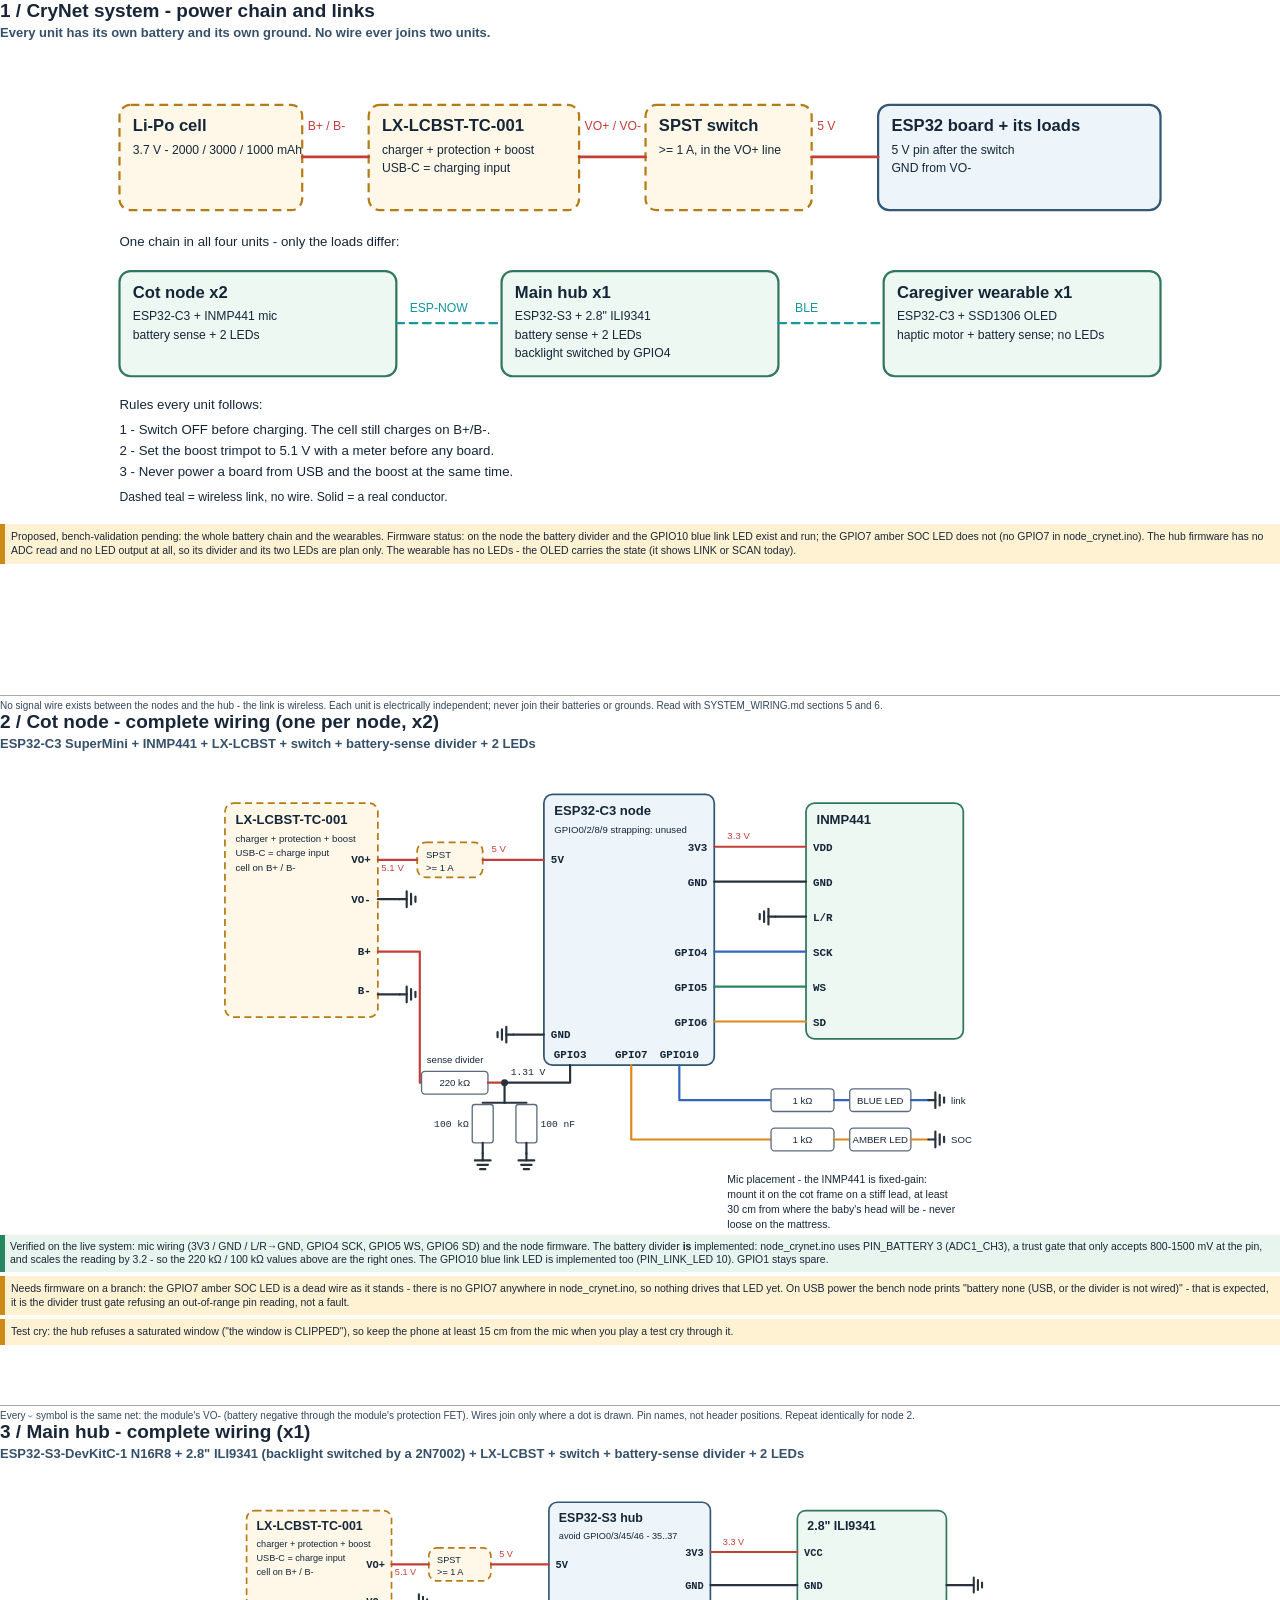
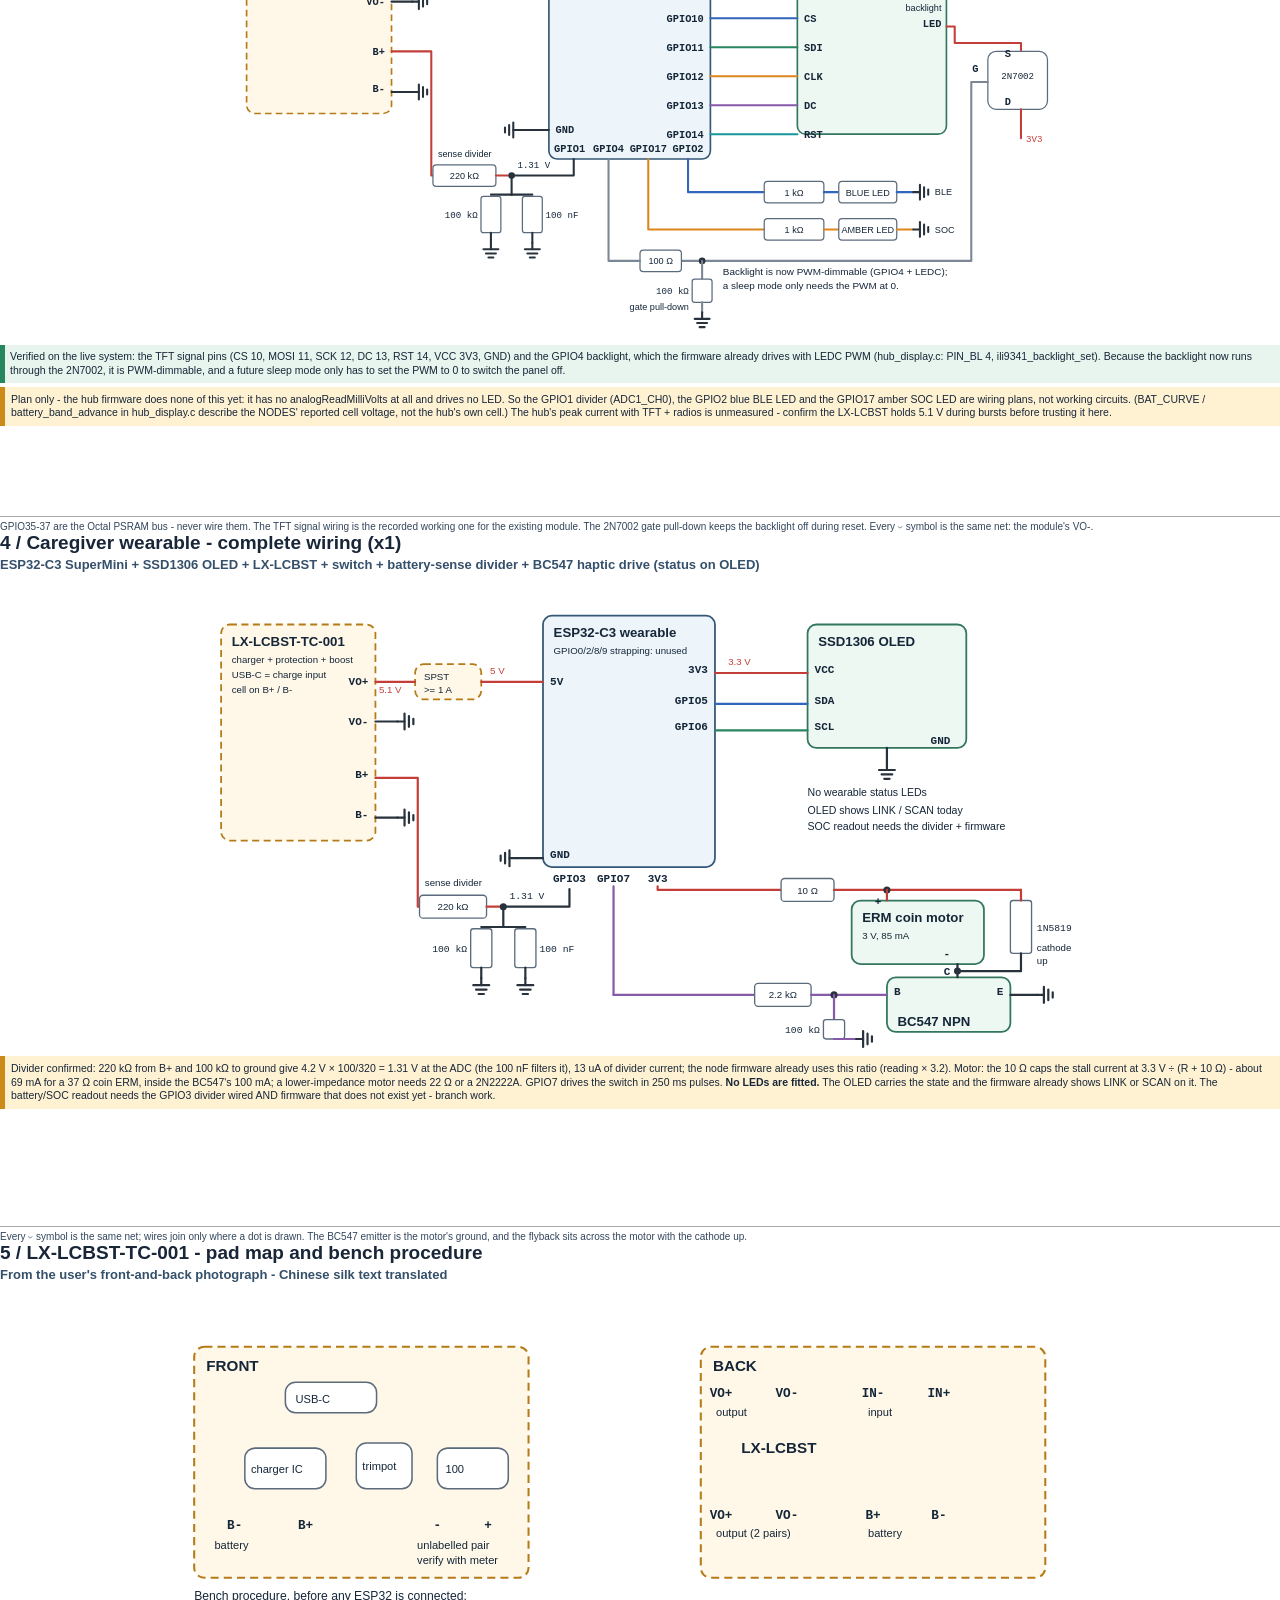
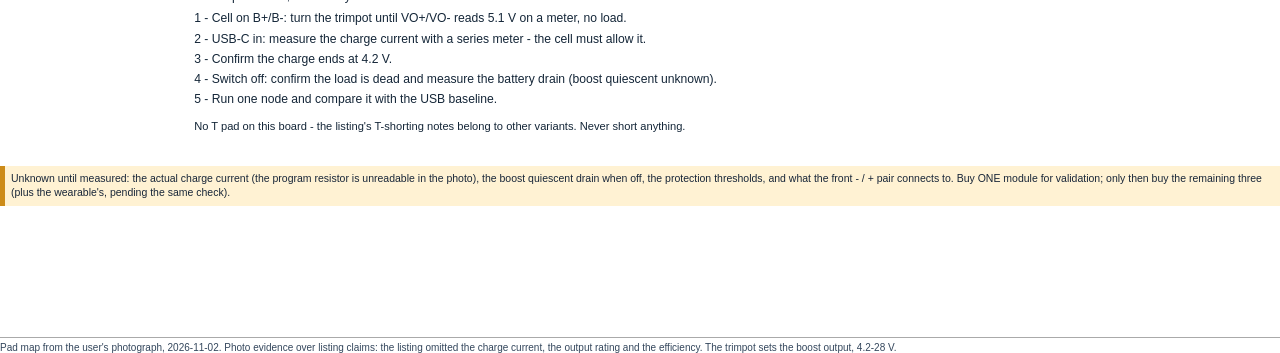
==== SYSTEM_WIRING_DIAGRAMS.html @ a915733a "docs(wiring): the corrected two-node diagrams, with the hub backlight on GPIO4 The wiring diagrams n" ====
<!doctype html><html><head><meta charset="utf-8"><title>CryNet battery wiring diagrams</title><style>
@page{size:A4 landscape;margin:10mm}
*{box-sizing:border-box}
body{margin:0;font-family:Arial,Helvetica,sans-serif;color:#182638}
.page{min-height:188mm;break-after:page;page-break-after:always;position:relative}
.page:last-child{break-after:auto;page-break-after:auto}
h1{font-size:19px;margin:0 0 3px}
h2{font-size:13px;margin:0 0 4px;color:#35506a}
.sub{font-size:11px;margin:0 0 4px;color:#5b6b7c}
.foot{position:absolute;bottom:0;font-size:10px;border-top:1px solid #aaa;
      padding-top:4px;width:100%;color:#33465c}
.warning{background:#fff2d3;border-left:5px solid #cc8b18;padding:6px;
         font-size:10.5px;line-height:1.3;margin-top:4px}
.ok{background:#e7f5ee;border-left:5px solid #25865f;padding:5px;
    font-size:10.5px;line-height:1.3;margin-top:4px}
.legend{font-size:10px;color:#33465c;margin-top:3px}
svg.diagram{width:100%;height:auto;max-height:126mm;display:block}
svg text{font-family:Arial,Helvetica,sans-serif;font-size:13px;fill:#142638}
svg text.title{font-size:15px;font-weight:bold}
svg text.pin{font-family:Consolas,'Courier New',monospace;font-size:12.5px;
             font-weight:bold}
svg text.mono{font-family:Consolas,'Courier New',monospace}
svg text.small{font-size:11px}
svg text.note{font-size:12px}
.board{fill:#edf5fb;stroke:#345775;stroke-width:2}
.mod{fill:#eef8f2;stroke:#31765d;stroke-width:2}
.proposed{fill:#fff8e8;stroke:#b47b17;stroke-width:2;stroke-dasharray:8 5}
.part{fill:#ffffff;stroke:#5b6b7c;stroke-width:1.5}
.panel{fill:#f6f8fa;stroke:#8fa3b5;stroke-width:1.5;stroke-dasharray:5 4}
.wire{fill:none;stroke-linecap:round;stroke-linejoin:round}
.red{stroke:#c43e39}.black{stroke:#28323d}.blue{stroke:#3166bb}
.green{stroke:#298560}.orange{stroke:#dd861d}.purple{stroke:#8759a9}
.teal{stroke:#15979c}.brown{stroke:#8a6348}.grey{stroke:#7b8794}
.dot{fill:#28323d}
</style></head><body>
<section class="page"><h1>1 / CryNet system - power chain and links</h1><h2>Every unit has its own battery and its own ground. No wire ever joins two units.</h2><svg viewBox="0 0 1000 430" class="diagram">
<rect x="30.0" y="55.0" width="165.0" height="95.0" rx="10" class="proposed"/>
<text x="42.0" y="79.0" class="title" text-anchor="start">Li-Po cell</text>
<text x="42.0" y="99.0" class="small" text-anchor="start">3.7 V - 2000 / 3000 / 1000 mAh</text>
<rect x="255.0" y="55.0" width="190.0" height="95.0" rx="10" class="proposed"/>
<text x="267.0" y="79.0" class="title" text-anchor="start">LX-LCBST-TC-001</text>
<text x="267.0" y="99.0" class="small" text-anchor="start">charger + protection + boost</text>
<text x="267.0" y="116.0" class="small" text-anchor="start">USB-C = charging input</text>
<rect x="505.0" y="55.0" width="150.0" height="95.0" rx="10" class="proposed"/>
<text x="517.0" y="79.0" class="title" text-anchor="start">SPST switch</text>
<text x="517.0" y="99.0" class="small" text-anchor="start">&gt;= 1 A, in the VO+ line</text>
<rect x="715.0" y="55.0" width="255.0" height="95.0" rx="10" class="board"/>
<text x="727.0" y="79.0" class="title" text-anchor="start">ESP32 board + its loads</text>
<text x="727.0" y="99.0" class="small" text-anchor="start">5 V pin after the switch</text>
<text x="727.0" y="116.0" class="small" text-anchor="start">GND from VO-</text>
<polyline points="195.0,102.0 255.0,102.0" class="wire red" stroke-width="2.5"/>
<text x="200.0" y="78.0" class="small" text-anchor="start" style="fill:#c43e39">B+ / B-</text>
<polyline points="445.0,102.0 505.0,102.0" class="wire red" stroke-width="2.5"/>
<text x="450.0" y="78.0" class="small" text-anchor="start" style="fill:#c43e39">VO+ / VO-</text>
<polyline points="655.0,102.0 715.0,102.0" class="wire red" stroke-width="2.5"/>
<text x="660.0" y="78.0" class="small" text-anchor="start" style="fill:#c43e39">5 V</text>
<text x="30.0" y="182.0" class="note" text-anchor="start">One chain in all four units - only the loads differ:</text>
<rect x="30.0" y="205.0" width="250.0" height="95.0" rx="10" class="mod"/>
<text x="42.0" y="229.0" class="title" text-anchor="start">Cot node  x2</text>
<text x="42.0" y="249.0" class="small" text-anchor="start">ESP32-C3 + INMP441 mic</text>
<text x="42.0" y="266.0" class="small" text-anchor="start">battery sense + 2 LEDs</text>
<rect x="375.0" y="205.0" width="250.0" height="95.0" rx="10" class="mod"/>
<text x="387.0" y="229.0" class="title" text-anchor="start">Main hub  x1</text>
<text x="387.0" y="249.0" class="small" text-anchor="start">ESP32-S3 + 2.8&quot; ILI9341</text>
<text x="387.0" y="266.0" class="small" text-anchor="start">battery sense + 2 LEDs</text>
<text x="387.0" y="283.0" class="small" text-anchor="start">backlight switched by GPIO4</text>
<rect x="720.0" y="205.0" width="250.0" height="95.0" rx="10" class="mod"/>
<text x="732.0" y="229.0" class="title" text-anchor="start">Caregiver wearable  x1</text>
<text x="732.0" y="249.0" class="small" text-anchor="start">ESP32-C3 + SSD1306 OLED</text>
<text x="732.0" y="266.0" class="small" text-anchor="start">haptic motor + battery sense; no LEDs</text>
<polyline points="280.0,252.0 375.0,252.0" class="wire teal" stroke-width="2.0" stroke-dasharray="7 5"/>
<text x="292.0" y="242.0" class="small" text-anchor="start" style="fill:#15979c">ESP-NOW</text>
<polyline points="625.0,252.0 720.0,252.0" class="wire teal" stroke-width="2.0" stroke-dasharray="7 5"/>
<text x="640.0" y="242.0" class="small" text-anchor="start" style="fill:#15979c">BLE</text>
<text x="30.0" y="330.0" class="note" text-anchor="start">Rules every unit follows:</text>
<text x="30.0" y="352.0" class="note" text-anchor="start">1 - Switch OFF before charging. The cell still charges on B+/B-.</text>
<text x="30.0" y="371.0" class="note" text-anchor="start">2 - Set the boost trimpot to 5.1 V with a meter before any board.</text>
<text x="30.0" y="390.0" class="note" text-anchor="start">3 - Never power a board from USB and the boost at the same time.</text>
<text x="30.0" y="413.0" class="small" text-anchor="start">Dashed teal = wireless link, no wire.  Solid = a real conductor.</text>
</svg><div class="warning">Proposed, bench-validation pending: the whole battery chain and the wearables. Firmware status: on the node the battery divider and the GPIO10 blue link LED exist and run; the GPIO7 amber SOC LED does not (no GPIO7 in node_crynet.ino). The hub firmware has no ADC read and no LED output at all, so its divider and its two LEDs are plan only. The wearable has no LEDs - the OLED carries the state (it shows LINK or SCAN today).</div><div class="foot">No signal wire exists between the nodes and the hub - the link is wireless. Each unit is electrically independent; never join their batteries or grounds. Read with SYSTEM_WIRING.md sections 5 and 6.</div></section>
<section class="page"><h1>2 / Cot node - complete wiring (one per node, x2)</h1><h2>ESP32-C3 SuperMini + INMP441 + LX-LCBST + switch + battery-sense divider + 2 LEDs</h2><svg viewBox="0 0 1000 545" class="diagram">
<rect x="25.0" y="55.0" width="175.0" height="245.0" rx="10" class="proposed"/>
<text x="37.0" y="79.0" class="title" text-anchor="start">LX-LCBST-TC-001</text>
<text x="37.0" y="99.0" class="small" text-anchor="start">charger + protection + boost</text>
<text x="37.0" y="116.0" class="small" text-anchor="start">USB-C = charge input</text>
<text x="37.0" y="133.0" class="small" text-anchor="start">cell on B+ / B-</text>
<text x="192.0" y="124.0" class="pin mono" text-anchor="end">VO+</text>
<text x="192.0" y="169.0" class="pin mono" text-anchor="end">VO-</text>
<text x="192.0" y="229.0" class="pin mono" text-anchor="end">B+</text>
<text x="192.0" y="274.0" class="pin mono" text-anchor="end">B-</text>
<rect x="245.0" y="100.0" width="75.0" height="40.0" rx="10" class="proposed"/>
<text x="255.0" y="118.0" class="small" text-anchor="start">SPST</text>
<text x="255.0" y="133.0" class="small" text-anchor="start">&gt;= 1 A</text>
<rect x="390.0" y="45.0" width="195.0" height="310.0" rx="10" class="board"/>
<text x="402.0" y="69.0" class="title" text-anchor="start">ESP32-C3 node</text>
<text x="402.0" y="89.0" class="small" text-anchor="start">GPIO0/2/8/9 strapping: unused</text>
<text x="398.0" y="124.0" class="pin mono" text-anchor="start">5V</text>
<text x="398.0" y="324.0" class="pin mono" text-anchor="start">GND</text>
<text x="577.0" y="110.0" class="pin mono" text-anchor="end">3V3</text>
<text x="577.0" y="150.0" class="pin mono" text-anchor="end">GND</text>
<text x="577.0" y="230.0" class="pin mono" text-anchor="end">GPIO4</text>
<text x="577.0" y="270.0" class="pin mono" text-anchor="end">GPIO5</text>
<text x="577.0" y="310.0" class="pin mono" text-anchor="end">GPIO6</text>
<text x="420.0" y="347.0" class="pin mono" text-anchor="middle">GPIO3</text>
<text x="490.0" y="347.0" class="pin mono" text-anchor="middle">GPIO7</text>
<text x="545.0" y="347.0" class="pin mono" text-anchor="middle">GPIO10</text>
<rect x="690.0" y="55.0" width="180.0" height="270.0" rx="10" class="mod"/>
<text x="702.0" y="79.0" class="title" text-anchor="start">INMP441</text>
<text x="698.0" y="110.0" class="pin mono" text-anchor="start">VDD</text>
<text x="698.0" y="150.0" class="pin mono" text-anchor="start">GND</text>
<text x="698.0" y="190.0" class="pin mono" text-anchor="start">L/R</text>
<text x="698.0" y="230.0" class="pin mono" text-anchor="start">SCK</text>
<text x="698.0" y="270.0" class="pin mono" text-anchor="start">WS</text>
<text x="698.0" y="310.0" class="pin mono" text-anchor="start">SD</text>
<polyline points="200.0,120.0 245.0,120.0" class="wire red" stroke-width="2.5"/>
<text x="204.0" y="133.0" class="small" text-anchor="start" style="fill:#c43e39">5.1 V</text>
<polyline points="320.0,120.0 390.0,120.0" class="wire red" stroke-width="2.5"/>
<text x="330.0" y="111.0" class="small" text-anchor="start" style="fill:#c43e39">5 V</text>
<polyline points="200.0,165.0 225.0,165.0" class="wire black" stroke-width="2.5"/>
<path d="M225.0 165.0 h8" class="wire black" stroke-width="2.5"/>
<path d="M233.0 156.0 v18 M238.0 159.0 v12 M243.0 162.0 v6" class="wire black" stroke-width="2.5"/>
<polyline points="200.0,274.0 225.0,274.0" class="wire black" stroke-width="2.5"/>
<path d="M225.0 274.0 h8" class="wire black" stroke-width="2.5"/>
<path d="M233.0 265.0 v18 M238.0 268.0 v12 M243.0 271.0 v6" class="wire black" stroke-width="2.5"/>
<polyline points="390.0,320.0 355.0,320.0" class="wire black" stroke-width="2.5"/>
<path d="M355.0 320.0 h-8" class="wire black" stroke-width="2.5"/>
<path d="M347.0 311.0 v18 M342.0 314.0 v12 M337.0 317.0 v6" class="wire black" stroke-width="2.5"/>
<polyline points="200.0,225.0 248.0,225.0 248.0,375.0 250.0,375.0" class="wire red" stroke-width="2.5"/>
<rect x="250.0" y="362.0" width="76.0" height="26.0" rx="4" class="part"/>
<text x="288.0" y="379.1" class="small" text-anchor="middle">220 kΩ</text>
<polyline points="326.0,375.0 345.0,375.0" class="wire red" stroke-width="2.5"/>
<circle cx="345.0" cy="375.0" r="4" class="dot"/>
<text x="352.0" y="366.0" class="small mono" text-anchor="start">1.31 V</text>
<text x="256.0" y="352.0" class="small" text-anchor="start">sense divider</text>
<polyline points="345.0,375.0 345.0,398.0" class="wire black" stroke-width="2.5"/>
<polyline points="345.0,398.0 320.0,398.0" class="wire black" stroke-width="2.5"/>
<polyline points="345.0,398.0 370.0,398.0" class="wire black" stroke-width="2.5"/>
<rect x="308.0" y="400.0" width="24.0" height="44.0" rx="3" class="part"/>
<text x="304.0" y="426.1" class="small mono" text-anchor="end">100 kΩ</text>
<rect x="358.0" y="400.0" width="24.0" height="44.0" rx="3" class="part"/>
<text x="386.0" y="426.1" class="small mono" text-anchor="start">100 nF</text>
<polyline points="320.0,444.0 320.0,456.0" class="wire black" stroke-width="2.5"/>
<path d="M320.0 456.0 v8" class="wire black" stroke-width="2.5"/>
<path d="M311.0 464.0 h18 M314.0 469.0 h12 M317.0 474.0 h6" class="wire black" stroke-width="2.5"/>
<polyline points="370.0,444.0 370.0,456.0" class="wire black" stroke-width="2.5"/>
<path d="M370.0 456.0 v8" class="wire black" stroke-width="2.5"/>
<path d="M361.0 464.0 h18 M364.0 469.0 h12 M367.0 474.0 h6" class="wire black" stroke-width="2.5"/>
<polyline points="345.0,375.0 420.0,375.0 420.0,355.0" class="wire black" stroke-width="2.5"/>
<polyline points="585.0,105.0 690.0,105.0" class="wire red" stroke-width="2.5"/>
<text x="600.0" y="96.0" class="small" text-anchor="start" style="fill:#c43e39">3.3 V</text>
<polyline points="585.0,145.0 690.0,145.0" class="wire black" stroke-width="2.5"/>
<polyline points="690.0,185.0 655.0,185.0" class="wire black" stroke-width="2.5"/>
<path d="M655.0 185.0 h-8" class="wire black" stroke-width="2.5"/>
<path d="M647.0 176.0 v18 M642.0 179.0 v12 M637.0 182.0 v6" class="wire black" stroke-width="2.5"/>
<polyline points="585.0,225.0 690.0,225.0" class="wire blue" stroke-width="2.5"/>
<polyline points="585.0,265.0 690.0,265.0" class="wire green" stroke-width="2.5"/>
<polyline points="585.0,305.0 690.0,305.0" class="wire orange" stroke-width="2.5"/>
<polyline points="545.0,355.0 545.0,395.0 650.0,395.0" class="wire blue" stroke-width="2.5"/>
<rect x="650.0" y="382.0" width="72.0" height="26.0" rx="4" class="part"/>
<text x="686.0" y="399.1" class="small" text-anchor="middle">1 kΩ</text>
<polyline points="722.0,395.0 740.0,395.0" class="wire blue" stroke-width="2.5"/>
<rect x="740.0" y="382.0" width="70.0" height="26.0" rx="4" class="part"/>
<text x="775.0" y="399.1" class="small" text-anchor="middle">BLUE LED</text>
<polyline points="810.0,395.0 830.0,395.0" class="wire blue" stroke-width="2.5"/>
<path d="M830.0 395.0 h8" class="wire black" stroke-width="2.5"/>
<path d="M838.0 386.0 v18 M843.0 389.0 v12 M848.0 392.0 v6" class="wire black" stroke-width="2.5"/>
<text x="856.0" y="399.0" class="small" text-anchor="start">link</text>
<polyline points="490.0,355.0 490.0,440.0 650.0,440.0" class="wire orange" stroke-width="2.5"/>
<rect x="650.0" y="427.0" width="72.0" height="26.0" rx="4" class="part"/>
<text x="686.0" y="444.1" class="small" text-anchor="middle">1 kΩ</text>
<polyline points="722.0,440.0 740.0,440.0" class="wire orange" stroke-width="2.5"/>
<rect x="740.0" y="427.0" width="70.0" height="26.0" rx="4" class="part"/>
<text x="775.0" y="444.1" class="small" text-anchor="middle">AMBER LED</text>
<polyline points="810.0,440.0 830.0,440.0" class="wire orange" stroke-width="2.5"/>
<path d="M830.0 440.0 h8" class="wire black" stroke-width="2.5"/>
<path d="M838.0 431.0 v18 M843.0 434.0 v12 M848.0 437.0 v6" class="wire black" stroke-width="2.5"/>
<text x="856.0" y="444.0" class="small" text-anchor="start">SOC</text>
<text x="600.0" y="490.0" class="note" text-anchor="start">Mic placement - the INMP441 is fixed-gain:</text>
<text x="600.0" y="507.0" class="note" text-anchor="start">mount it on the cot frame on a stiff lead, at least</text>
<text x="600.0" y="524.0" class="note" text-anchor="start">30 cm from where the baby&#x27;s head will be - never</text>
<text x="600.0" y="541.0" class="note" text-anchor="start">loose on the mattress.</text>
</svg><div class="ok">Verified on the live system: mic wiring (3V3 / GND / L/R&#8594;GND, GPIO4 SCK, GPIO5 WS, GPIO6 SD) and the node firmware. The battery divider <b>is</b> implemented: node_crynet.ino uses PIN_BATTERY 3 (ADC1_CH3), a trust gate that only accepts 800-1500 mV at the pin, and scales the reading by 3.2 - so the 220 k&#937; / 100 k&#937; values above are the right ones. The GPIO10 blue link LED is implemented too (PIN_LINK_LED 10). GPIO1 stays spare.</div><div class="warning">Needs firmware on a branch: the GPIO7 amber SOC LED is a dead wire as it stands - there is no GPIO7 anywhere in node_crynet.ino, so nothing drives that LED yet. On USB power the bench node prints "battery none (USB, or the divider is not wired)" - that is expected, it is the divider trust gate refusing an out-of-range pin reading, not a fault.</div><div class="warning">Test cry: the hub refuses a saturated window ("the window is CLIPPED"), so keep the phone at least 15 cm from the mic when you play a test cry through it.</div><div class="foot">Every &#9169; symbol is the same net: the module's VO- (battery negative through the module's protection FET). Wires join only where a dot is drawn. Pin names, not header positions. Repeat identically for node 2.</div></section>
<section class="page"><h1>3 / Main hub - complete wiring (x1)</h1><h2>ESP32-S3-DevKitC-1 N16R8 + 2.8" ILI9341 (backlight switched by a 2N7002) + LX-LCBST + switch + battery-sense divider + 2 LEDs</h2><svg viewBox="0 0 1000 575" class="diagram">
<rect x="25.0" y="55.0" width="175.0" height="245.0" rx="10" class="proposed"/>
<text x="37.0" y="79.0" class="title" text-anchor="start">LX-LCBST-TC-001</text>
<text x="37.0" y="99.0" class="small" text-anchor="start">charger + protection + boost</text>
<text x="37.0" y="116.0" class="small" text-anchor="start">USB-C = charge input</text>
<text x="37.0" y="133.0" class="small" text-anchor="start">cell on B+ / B-</text>
<text x="192.0" y="124.0" class="pin mono" text-anchor="end">VO+</text>
<text x="192.0" y="169.0" class="pin mono" text-anchor="end">VO-</text>
<text x="192.0" y="229.0" class="pin mono" text-anchor="end">B+</text>
<text x="192.0" y="274.0" class="pin mono" text-anchor="end">B-</text>
<rect x="245.0" y="100.0" width="75.0" height="40.0" rx="10" class="proposed"/>
<text x="255.0" y="118.0" class="small" text-anchor="start">SPST</text>
<text x="255.0" y="133.0" class="small" text-anchor="start">&gt;= 1 A</text>
<rect x="390.0" y="45.0" width="195.0" height="310.0" rx="10" class="board"/>
<text x="402.0" y="69.0" class="title" text-anchor="start">ESP32-S3 hub</text>
<text x="402.0" y="89.0" class="small" text-anchor="start">avoid GPIO0/3/45/46 - 35..37</text>
<text x="398.0" y="124.0" class="pin mono" text-anchor="start">5V</text>
<text x="398.0" y="324.0" class="pin mono" text-anchor="start">GND</text>
<text x="577.0" y="110.0" class="pin mono" text-anchor="end">3V3</text>
<text x="577.0" y="150.0" class="pin mono" text-anchor="end">GND</text>
<text x="577.0" y="190.0" class="pin mono" text-anchor="end">GPIO10</text>
<text x="577.0" y="225.0" class="pin mono" text-anchor="end">GPIO11</text>
<text x="577.0" y="260.0" class="pin mono" text-anchor="end">GPIO12</text>
<text x="577.0" y="295.0" class="pin mono" text-anchor="end">GPIO13</text>
<text x="577.0" y="330.0" class="pin mono" text-anchor="end">GPIO14</text>
<text x="415.0" y="347.0" class="pin mono" text-anchor="middle">GPIO1</text>
<text x="462.0" y="347.0" class="pin mono" text-anchor="middle">GPIO4</text>
<text x="510.0" y="347.0" class="pin mono" text-anchor="middle">GPIO17</text>
<text x="558.0" y="347.0" class="pin mono" text-anchor="middle">GPIO2</text>
<rect x="690.0" y="55.0" width="180.0" height="270.0" rx="10" class="mod"/>
<text x="702.0" y="79.0" class="title" text-anchor="start">2.8&quot; ILI9341</text>
<text x="698.0" y="110.0" class="pin mono" text-anchor="start">VCC</text>
<text x="698.0" y="150.0" class="pin mono" text-anchor="start">GND</text>
<text x="698.0" y="190.0" class="pin mono" text-anchor="start">CS</text>
<text x="698.0" y="225.0" class="pin mono" text-anchor="start">SDI</text>
<text x="698.0" y="260.0" class="pin mono" text-anchor="start">CLK</text>
<text x="698.0" y="295.0" class="pin mono" text-anchor="start">DC</text>
<text x="698.0" y="330.0" class="pin mono" text-anchor="start">RST</text>
<text x="864.0" y="195.0" class="pin mono" text-anchor="end">LED</text>
<text x="864.0" y="176.0" class="small" text-anchor="end">backlight</text>
<polyline points="200.0,120.0 245.0,120.0" class="wire red" stroke-width="2.5"/>
<text x="204.0" y="133.0" class="small" text-anchor="start" style="fill:#c43e39">5.1 V</text>
<polyline points="320.0,120.0 390.0,120.0" class="wire red" stroke-width="2.5"/>
<text x="330.0" y="111.0" class="small" text-anchor="start" style="fill:#c43e39">5 V</text>
<polyline points="200.0,165.0 225.0,165.0" class="wire black" stroke-width="2.5"/>
<path d="M225.0 165.0 h8" class="wire black" stroke-width="2.5"/>
<path d="M233.0 156.0 v18 M238.0 159.0 v12 M243.0 162.0 v6" class="wire black" stroke-width="2.5"/>
<polyline points="200.0,274.0 225.0,274.0" class="wire black" stroke-width="2.5"/>
<path d="M225.0 274.0 h8" class="wire black" stroke-width="2.5"/>
<path d="M233.0 265.0 v18 M238.0 268.0 v12 M243.0 271.0 v6" class="wire black" stroke-width="2.5"/>
<polyline points="390.0,320.0 355.0,320.0" class="wire black" stroke-width="2.5"/>
<path d="M355.0 320.0 h-8" class="wire black" stroke-width="2.5"/>
<path d="M347.0 311.0 v18 M342.0 314.0 v12 M337.0 317.0 v6" class="wire black" stroke-width="2.5"/>
<polyline points="200.0,225.0 248.0,225.0 248.0,375.0 250.0,375.0" class="wire red" stroke-width="2.5"/>
<rect x="250.0" y="362.0" width="76.0" height="26.0" rx="4" class="part"/>
<text x="288.0" y="379.1" class="small" text-anchor="middle">220 kΩ</text>
<polyline points="326.0,375.0 345.0,375.0" class="wire red" stroke-width="2.5"/>
<circle cx="345.0" cy="375.0" r="4" class="dot"/>
<text x="352.0" y="366.0" class="small mono" text-anchor="start">1.31 V</text>
<text x="256.0" y="352.0" class="small" text-anchor="start">sense divider</text>
<polyline points="345.0,375.0 345.0,398.0" class="wire black" stroke-width="2.5"/>
<polyline points="345.0,398.0 320.0,398.0" class="wire black" stroke-width="2.5"/>
<polyline points="345.0,398.0 370.0,398.0" class="wire black" stroke-width="2.5"/>
<rect x="308.0" y="400.0" width="24.0" height="44.0" rx="3" class="part"/>
<text x="304.0" y="426.1" class="small mono" text-anchor="end">100 kΩ</text>
<rect x="358.0" y="400.0" width="24.0" height="44.0" rx="3" class="part"/>
<text x="386.0" y="426.1" class="small mono" text-anchor="start">100 nF</text>
<polyline points="320.0,444.0 320.0,456.0" class="wire black" stroke-width="2.5"/>
<path d="M320.0 456.0 v8" class="wire black" stroke-width="2.5"/>
<path d="M311.0 464.0 h18 M314.0 469.0 h12 M317.0 474.0 h6" class="wire black" stroke-width="2.5"/>
<polyline points="370.0,444.0 370.0,456.0" class="wire black" stroke-width="2.5"/>
<path d="M370.0 456.0 v8" class="wire black" stroke-width="2.5"/>
<path d="M361.0 464.0 h18 M364.0 469.0 h12 M367.0 474.0 h6" class="wire black" stroke-width="2.5"/>
<polyline points="345.0,375.0 420.0,375.0 420.0,355.0" class="wire black" stroke-width="2.5"/>
<polyline points="585.0,105.0 690.0,105.0" class="wire red" stroke-width="2.5"/>
<text x="600.0" y="96.0" class="small" text-anchor="start" style="fill:#c43e39">3.3 V</text>
<polyline points="585.0,145.0 690.0,145.0" class="wire black" stroke-width="2.5"/>
<polyline points="585.0,185.0 690.0,185.0" class="wire blue" stroke-width="2.5"/>
<polyline points="585.0,220.0 690.0,220.0" class="wire green" stroke-width="2.5"/>
<polyline points="585.0,255.0 690.0,255.0" class="wire orange" stroke-width="2.5"/>
<polyline points="585.0,290.0 690.0,290.0" class="wire purple" stroke-width="2.5"/>
<polyline points="585.0,325.0 690.0,325.0" class="wire teal" stroke-width="2.5"/>
<polyline points="870.0,145.0 895.0,145.0" class="wire black" stroke-width="2.5"/>
<path d="M895.0 145.0 h8" class="wire black" stroke-width="2.5"/>
<path d="M903.0 136.0 v18 M908.0 139.0 v12 M913.0 142.0 v6" class="wire black" stroke-width="2.5"/>
<polyline points="870.0,195.0 880.0,195.0 880.0,215.0 960.0,215.0 960.0,225.0" class="wire red" stroke-width="2.5"/>
<rect x="920.0" y="225.0" width="72.0" height="70.0" rx="10" class="part"/>
<text x="956.0" y="258.0" class="small mono" text-anchor="middle">2N7002</text>
<text x="948.0" y="232.0" class="pin mono" text-anchor="end">S</text>
<text x="948.0" y="290.0" class="pin mono" text-anchor="end">D</text>
<text x="905.0" y="250.0" class="pin mono" text-anchor="middle">G</text>
<polyline points="960.0,295.0 960.0,330.0" class="wire red" stroke-width="2.5"/>
<text x="966.0" y="334.0" class="small mono" text-anchor="start" style="fill:#c43e39">3V3</text>
<polyline points="920.0,262.0 900.0,262.0 900.0,478.0 550.0,478.0" class="wire grey" stroke-width="2.5"/>
<rect x="500.0" y="465.0" width="50.0" height="26.0" rx="4" class="part"/>
<text x="525.0" y="482.1" class="small" text-anchor="middle">100 Ω</text>
<polyline points="500.0,478.0 462.0,478.0 462.0,355.0" class="wire grey" stroke-width="2.5"/>
<circle cx="575.0" cy="478.0" r="4" class="dot"/>
<polyline points="575.0,478.0 575.0,500.0" class="wire grey" stroke-width="2.5"/>
<rect x="563.0" y="500.0" width="24.0" height="28.0" rx="3" class="part"/>
<text x="559.0" y="518.1" class="small mono" text-anchor="end">100 kΩ</text>
<text x="559.0" y="537.0" class="small" text-anchor="end">gate pull-down</text>
<polyline points="575.0,528.0 575.0,540.0" class="wire grey" stroke-width="2.5"/>
<path d="M575.0 540.0 v8" class="wire black" stroke-width="2.5"/>
<path d="M566.0 548.0 h18 M569.0 553.0 h12 M572.0 558.0 h6" class="wire black" stroke-width="2.5"/>
<polyline points="558.0,355.0 558.0,395.0 650.0,395.0" class="wire blue" stroke-width="2.5"/>
<rect x="650.0" y="382.0" width="72.0" height="26.0" rx="4" class="part"/>
<text x="686.0" y="399.1" class="small" text-anchor="middle">1 kΩ</text>
<polyline points="722.0,395.0 740.0,395.0" class="wire blue" stroke-width="2.5"/>
<rect x="740.0" y="382.0" width="70.0" height="26.0" rx="4" class="part"/>
<text x="775.0" y="399.1" class="small" text-anchor="middle">BLUE LED</text>
<polyline points="810.0,395.0 830.0,395.0" class="wire blue" stroke-width="2.5"/>
<path d="M830.0 395.0 h8" class="wire black" stroke-width="2.5"/>
<path d="M838.0 386.0 v18 M843.0 389.0 v12 M848.0 392.0 v6" class="wire black" stroke-width="2.5"/>
<text x="856.0" y="399.0" class="small" text-anchor="start">BLE</text>
<polyline points="510.0,355.0 510.0,440.0 650.0,440.0" class="wire orange" stroke-width="2.5"/>
<rect x="650.0" y="427.0" width="72.0" height="26.0" rx="4" class="part"/>
<text x="686.0" y="444.1" class="small" text-anchor="middle">1 kΩ</text>
<polyline points="722.0,440.0 740.0,440.0" class="wire orange" stroke-width="2.5"/>
<rect x="740.0" y="427.0" width="70.0" height="26.0" rx="4" class="part"/>
<text x="775.0" y="444.1" class="small" text-anchor="middle">AMBER LED</text>
<polyline points="810.0,440.0 830.0,440.0" class="wire orange" stroke-width="2.5"/>
<path d="M830.0 440.0 h8" class="wire black" stroke-width="2.5"/>
<path d="M838.0 431.0 v18 M843.0 434.0 v12 M848.0 437.0 v6" class="wire black" stroke-width="2.5"/>
<text x="856.0" y="444.0" class="small" text-anchor="start">SOC</text>
<text x="600.0" y="495.0" class="note" text-anchor="start">Backlight is now PWM-dimmable (GPIO4 + LEDC);</text>
<text x="600.0" y="512.0" class="note" text-anchor="start">a sleep mode only needs the PWM at 0.</text>
</svg><div class="ok">Verified on the live system: the TFT signal pins (CS 10, MOSI 11, SCK 12, DC 13, RST 14, VCC 3V3, GND) and the GPIO4 backlight, which the firmware already drives with LEDC PWM (hub_display.c: PIN_BL 4, ili9341_backlight_set). Because the backlight now runs through the 2N7002, it is PWM-dimmable, and a future sleep mode only has to set the PWM to 0 to switch the panel off.</div><div class="warning">Plan only - the hub firmware does none of this yet: it has no analogReadMilliVolts at all and drives no LED. So the GPIO1 divider (ADC1_CH0), the GPIO2 blue BLE LED and the GPIO17 amber SOC LED are wiring plans, not working circuits. (BAT_CURVE / battery_band_advance in hub_display.c describe the NODES' reported cell voltage, not the hub's own cell.) The hub's peak current with TFT + radios is unmeasured - confirm the LX-LCBST holds 5.1 V during bursts before trusting it here.</div><div class="foot">GPIO35-37 are the Octal PSRAM bus - never wire them. The TFT signal wiring is the recorded working one for the existing module. The 2N7002 gate pull-down keeps the backlight off during reset. Every &#9169; symbol is the same net: the module's VO-.</div></section>
<section class="page"><h1>4 / Caregiver wearable - complete wiring (x1)</h1><h2>ESP32-C3 SuperMini + SSD1306 OLED + LX-LCBST + switch + battery-sense divider + BC547 haptic drive (status on OLED)</h2><svg viewBox="0 0 1000 540" class="diagram">
<rect x="25.0" y="55.0" width="175.0" height="245.0" rx="10" class="proposed"/>
<text x="37.0" y="79.0" class="title" text-anchor="start">LX-LCBST-TC-001</text>
<text x="37.0" y="99.0" class="small" text-anchor="start">charger + protection + boost</text>
<text x="37.0" y="116.0" class="small" text-anchor="start">USB-C = charge input</text>
<text x="37.0" y="133.0" class="small" text-anchor="start">cell on B+ / B-</text>
<text x="192.0" y="124.0" class="pin mono" text-anchor="end">VO+</text>
<text x="192.0" y="169.0" class="pin mono" text-anchor="end">VO-</text>
<text x="192.0" y="229.0" class="pin mono" text-anchor="end">B+</text>
<text x="192.0" y="274.0" class="pin mono" text-anchor="end">B-</text>
<rect x="245.0" y="100.0" width="75.0" height="40.0" rx="10" class="proposed"/>
<text x="255.0" y="118.0" class="small" text-anchor="start">SPST</text>
<text x="255.0" y="133.0" class="small" text-anchor="start">&gt;= 1 A</text>
<rect x="390.0" y="45.0" width="195.0" height="285.0" rx="10" class="board"/>
<text x="402.0" y="69.0" class="title" text-anchor="start">ESP32-C3 wearable</text>
<text x="402.0" y="89.0" class="small" text-anchor="start">GPIO0/2/8/9 strapping: unused</text>
<text x="398.0" y="124.0" class="pin mono" text-anchor="start">5V</text>
<text x="398.0" y="320.0" class="pin mono" text-anchor="start">GND</text>
<text x="577.0" y="110.0" class="pin mono" text-anchor="end">3V3</text>
<text x="577.0" y="145.0" class="pin mono" text-anchor="end">GPIO5</text>
<text x="577.0" y="175.0" class="pin mono" text-anchor="end">GPIO6</text>
<text x="420.0" y="347.0" class="pin mono" text-anchor="middle">GPIO3</text>
<text x="470.0" y="347.0" class="pin mono" text-anchor="middle">GPIO7</text>
<text x="520.0" y="347.0" class="pin mono" text-anchor="middle">3V3</text>
<rect x="690.0" y="55.0" width="180.0" height="140.0" rx="10" class="mod"/>
<text x="702.0" y="79.0" class="title" text-anchor="start">SSD1306 OLED</text>
<text x="698.0" y="110.0" class="pin mono" text-anchor="start">VCC</text>
<text x="698.0" y="145.0" class="pin mono" text-anchor="start">SDA</text>
<text x="698.0" y="175.0" class="pin mono" text-anchor="start">SCL</text>
<text x="852.0" y="190.0" class="pin mono" text-anchor="end">GND</text>
<polyline points="200.0,120.0 245.0,120.0" class="wire red" stroke-width="2.5"/>
<text x="204.0" y="133.0" class="small" text-anchor="start" style="fill:#c43e39">5.1 V</text>
<polyline points="320.0,120.0 390.0,120.0" class="wire red" stroke-width="2.5"/>
<text x="330.0" y="111.0" class="small" text-anchor="start" style="fill:#c43e39">5 V</text>
<polyline points="200.0,165.0 225.0,165.0" class="wire black" stroke-width="2.5"/>
<path d="M225.0 165.0 h8" class="wire black" stroke-width="2.5"/>
<path d="M233.0 156.0 v18 M238.0 159.0 v12 M243.0 162.0 v6" class="wire black" stroke-width="2.5"/>
<polyline points="200.0,274.0 225.0,274.0" class="wire black" stroke-width="2.5"/>
<path d="M225.0 274.0 h8" class="wire black" stroke-width="2.5"/>
<path d="M233.0 265.0 v18 M238.0 268.0 v12 M243.0 271.0 v6" class="wire black" stroke-width="2.5"/>
<polyline points="390.0,320.0 360.0,320.0" class="wire black" stroke-width="2.5"/>
<path d="M360.0 320.0 h-8" class="wire black" stroke-width="2.5"/>
<path d="M352.0 311.0 v18 M347.0 314.0 v12 M342.0 317.0 v6" class="wire black" stroke-width="2.5"/>
<polyline points="200.0,229.0 248.0,229.0 248.0,375.0 250.0,375.0" class="wire red" stroke-width="2.5"/>
<rect x="250.0" y="362.0" width="76.0" height="26.0" rx="4" class="part"/>
<text x="288.0" y="379.1" class="small" text-anchor="middle">220 kΩ</text>
<polyline points="326.0,375.0 345.0,375.0" class="wire red" stroke-width="2.5"/>
<circle cx="345.0" cy="375.0" r="4" class="dot"/>
<text x="352.0" y="366.0" class="small mono" text-anchor="start">1.31 V</text>
<text x="256.0" y="352.0" class="small" text-anchor="start">sense divider</text>
<polyline points="345.0,375.0 345.0,398.0" class="wire black" stroke-width="2.5"/>
<polyline points="345.0,398.0 320.0,398.0" class="wire black" stroke-width="2.5"/>
<polyline points="345.0,398.0 370.0,398.0" class="wire black" stroke-width="2.5"/>
<rect x="308.0" y="400.0" width="24.0" height="44.0" rx="3" class="part"/>
<text x="304.0" y="426.1" class="small mono" text-anchor="end">100 kΩ</text>
<rect x="358.0" y="400.0" width="24.0" height="44.0" rx="3" class="part"/>
<text x="386.0" y="426.1" class="small mono" text-anchor="start">100 nF</text>
<polyline points="320.0,444.0 320.0,456.0" class="wire black" stroke-width="2.5"/>
<path d="M320.0 456.0 v8" class="wire black" stroke-width="2.5"/>
<path d="M311.0 464.0 h18 M314.0 469.0 h12 M317.0 474.0 h6" class="wire black" stroke-width="2.5"/>
<polyline points="370.0,444.0 370.0,456.0" class="wire black" stroke-width="2.5"/>
<path d="M370.0 456.0 v8" class="wire black" stroke-width="2.5"/>
<path d="M361.0 464.0 h18 M364.0 469.0 h12 M367.0 474.0 h6" class="wire black" stroke-width="2.5"/>
<polyline points="345.0,375.0 420.0,375.0 420.0,355.0" class="wire black" stroke-width="2.5"/>
<polyline points="585.0,110.0 690.0,110.0" class="wire red" stroke-width="2.5"/>
<text x="600.0" y="101.0" class="small" text-anchor="start" style="fill:#c43e39">3.3 V</text>
<polyline points="585.0,145.0 690.0,145.0" class="wire blue" stroke-width="2.5"/>
<polyline points="585.0,175.0 690.0,175.0" class="wire green" stroke-width="2.5"/>
<polyline points="780.0,195.0 780.0,212.0" class="wire black" stroke-width="2.5"/>
<path d="M780.0 212.0 v8" class="wire black" stroke-width="2.5"/>
<path d="M771.0 220.0 h18 M774.0 225.0 h12 M777.0 230.0 h6" class="wire black" stroke-width="2.5"/>
<text x="690.0" y="250.0" class="note" text-anchor="start">No wearable status LEDs</text>
<text x="690.0" y="270.0" class="note" text-anchor="start">OLED shows LINK / SCAN today</text>
<text x="690.0" y="288.0" class="note" text-anchor="start">SOC readout needs the divider + firmware</text>
<polyline points="520.0,352.0 520.0,356.0 660.0,356.0" class="wire red" stroke-width="2.5"/>
<rect x="660.0" y="343.0" width="60.0" height="26.0" rx="4" class="part"/>
<text x="690.0" y="360.1" class="small" text-anchor="middle">10 Ω</text>
<polyline points="720.0,356.0 932.0,356.0" class="wire red" stroke-width="2.5"/>
<circle cx="780.0" cy="356.0" r="4" class="dot"/>
<rect x="740.0" y="368.0" width="150.0" height="72.0" rx="10" class="mod"/>
<text x="752.0" y="392.0" class="title" text-anchor="start">ERM coin motor</text>
<text x="752.0" y="412.0" class="small" text-anchor="start">3 V, 85 mA</text>
<polyline points="780.0,356.0 780.0,368.0" class="wire red" stroke-width="2.5"/>
<text x="770.0" y="373.0" class="pin mono" text-anchor="middle">+</text>
<text x="848.0" y="432.0" class="pin mono" text-anchor="middle">-</text>
<rect x="920.0" y="368.0" width="24.0" height="60.0" rx="3" class="part"/>
<text x="950.0" y="402.1" class="small mono" text-anchor="start">1N5819</text>
<polyline points="932.0,356.0 932.0,368.0" class="wire red" stroke-width="2.5"/>
<text x="950.0" y="425.0" class="small" text-anchor="start">cathode</text>
<text x="950.0" y="440.0" class="small" text-anchor="start">up</text>
<polyline points="860.0,440.0 860.0,448.0" class="wire black" stroke-width="2.5"/>
<circle cx="860.0" cy="448.0" r="4" class="dot"/>
<polyline points="860.0,448.0 932.0,448.0" class="wire black" stroke-width="2.5"/>
<polyline points="932.0,428.0 932.0,448.0" class="wire black" stroke-width="2.5"/>
<rect x="780.0" y="455.0" width="140.0" height="62.0" rx="10" class="mod"/>
<text x="792.0" y="510.0" class="title" text-anchor="start">BC547 NPN</text>
<text x="788.0" y="475.0" class="pin mono" text-anchor="start">B</text>
<text x="912.0" y="475.0" class="pin mono" text-anchor="end">E</text>
<text x="852.0" y="453.0" class="pin mono" text-anchor="end">C</text>
<polyline points="860.0,448.0 860.0,455.0" class="wire black" stroke-width="2.5"/>
<polyline points="470.0,352.0 470.0,475.0" class="wire purple" stroke-width="2.5"/>
<polyline points="470.0,475.0 630.0,475.0" class="wire purple" stroke-width="2.5"/>
<rect x="630.0" y="462.0" width="64.0" height="26.0" rx="4" class="part"/>
<text x="662.0" y="479.1" class="small" text-anchor="middle">2.2 kΩ</text>
<polyline points="694.0,475.0 780.0,475.0" class="wire purple" stroke-width="2.5"/>
<circle cx="720.0" cy="475.0" r="4" class="dot"/>
<polyline points="720.0,475.0 720.0,503.0" class="wire purple" stroke-width="2.5"/>
<rect x="708.0" y="503.0" width="24.0" height="22.0" rx="3" class="part"/>
<text x="704.0" y="518.1" class="small mono" text-anchor="end">100 kΩ</text>
<polyline points="720.0,525.0 745.0,525.0" class="wire purple" stroke-width="2.5"/>
<path d="M745.0 525.0 h8" class="wire black" stroke-width="2.5"/>
<path d="M753.0 516.0 v18 M758.0 519.0 v12 M763.0 522.0 v6" class="wire black" stroke-width="2.5"/>
<polyline points="920.0,475.0 950.0,475.0" class="wire black" stroke-width="2.5"/>
<path d="M950.0 475.0 h8" class="wire black" stroke-width="2.5"/>
<path d="M958.0 466.0 v18 M963.0 469.0 v12 M968.0 472.0 v6" class="wire black" stroke-width="2.5"/>
</svg><div class="warning">Divider confirmed: 220 k&#937; from B+ and 100 k&#937; to ground give 4.2 V &#215; 100/320 = 1.31 V at the ADC (the 100 nF filters it), 13 uA of divider current; the node firmware already uses this ratio (reading &#215; 3.2). Motor: the 10 &#937; caps the stall current at 3.3 V &#247; (R + 10 &#937;) - about 69 mA for a 37 &#937; coin ERM, inside the BC547's 100 mA; a lower-impedance motor needs 22 &#937; or a 2N2222A. GPIO7 drives the switch in 250 ms pulses. <b>No LEDs are fitted.</b> The OLED carries the state and the firmware already shows LINK or SCAN on it. The battery/SOC readout needs the GPIO3 divider wired AND firmware that does not exist yet - branch work.</div><div class="foot">Every &#9169; symbol is the same net; wires join only where a dot is drawn. The BC547 emitter is the motor's ground, and the flyback sits across the motor with the cathode up.</div></section>
<section class="page"><h1>5 / LX-LCBST-TC-001 - pad map and bench procedure</h1><h2>From the user's front-and-back photograph - Chinese silk text translated</h2><svg viewBox="0 0 1000 470" class="diagram">
<rect x="60.0" y="60.0" width="330.0" height="228.0" rx="10" class="proposed"/>
<text x="72.0" y="84.0" class="title" text-anchor="start">FRONT</text>
<rect x="150.0" y="95.0" width="90.0" height="30.0" rx="10" class="part"/>
<text x="160.0" y="115.0" class="small" text-anchor="start">USB-C</text>
<rect x="110.0" y="160.0" width="80.0" height="40.0" rx="10" class="part"/>
<text x="116.0" y="185.0" class="small" text-anchor="start">charger IC</text>
<rect x="220.0" y="155.0" width="55.0" height="45.0" rx="10" class="part"/>
<text x="226.0" y="182.0" class="small" text-anchor="start">trimpot</text>
<rect x="300.0" y="160.0" width="70.0" height="40.0" rx="10" class="part"/>
<text x="308.0" y="185.0" class="small" text-anchor="start">100</text>
<text x="100.0" y="240.0" class="pin mono" text-anchor="middle">B-</text>
<text x="170.0" y="240.0" class="pin mono" text-anchor="middle">B+</text>
<text x="80.0" y="260.0" class="small" text-anchor="start">battery</text>
<text x="300.0" y="240.0" class="pin mono" text-anchor="middle">-</text>
<text x="350.0" y="240.0" class="pin mono" text-anchor="middle">+</text>
<text x="280.0" y="260.0" class="small" text-anchor="start">unlabelled pair</text>
<text x="280.0" y="274.0" class="small" text-anchor="start">verify with meter</text>
<rect x="560.0" y="60.0" width="340.0" height="228.0" rx="10" class="proposed"/>
<text x="572.0" y="84.0" class="title" text-anchor="start">BACK</text>
<text x="580.0" y="110.0" class="pin mono" text-anchor="middle">VO+</text>
<text x="645.0" y="110.0" class="pin mono" text-anchor="middle">VO-</text>
<text x="730.0" y="110.0" class="pin mono" text-anchor="middle">IN-</text>
<text x="795.0" y="110.0" class="pin mono" text-anchor="middle">IN+</text>
<text x="575.0" y="128.0" class="small" text-anchor="start">output</text>
<text x="725.0" y="128.0" class="small" text-anchor="start">input</text>
<text x="600.0" y="165.0" class="title" text-anchor="start">LX-LCBST</text>
<text x="580.0" y="230.0" class="pin mono" text-anchor="middle">VO+</text>
<text x="645.0" y="230.0" class="pin mono" text-anchor="middle">VO-</text>
<text x="730.0" y="230.0" class="pin mono" text-anchor="middle">B+</text>
<text x="795.0" y="230.0" class="pin mono" text-anchor="middle">B-</text>
<text x="575.0" y="248.0" class="small" text-anchor="start">output (2 pairs)</text>
<text x="725.0" y="248.0" class="small" text-anchor="start">battery</text>
<text x="60.0" y="310.0" class="note" text-anchor="start">Bench procedure, before any ESP32 is connected:</text>
<text x="60.0" y="332.0" class="note" text-anchor="start">1 - Cell on B+/B-: turn the trimpot until VO+/VO- reads 5.1 V on a meter, no load.</text>
<text x="60.0" y="352.0" class="note" text-anchor="start">2 - USB-C in: measure the charge current with a series meter - the cell must allow it.</text>
<text x="60.0" y="372.0" class="note" text-anchor="start">3 - Confirm the charge ends at 4.2 V.</text>
<text x="60.0" y="392.0" class="note" text-anchor="start">4 - Switch off: confirm the load is dead and measure the battery drain (boost quiescent unknown).</text>
<text x="60.0" y="412.0" class="note" text-anchor="start">5 - Run one node and compare it with the USB baseline.</text>
<text x="60.0" y="438.0" class="small" text-anchor="start">No T pad on this board - the listing&#x27;s T-shorting notes belong to other variants. Never short anything.</text>
</svg><div class="warning">Unknown until measured: the actual charge current (the program resistor is unreadable in the photo), the boost quiescent drain when off, the protection thresholds, and what the front - / + pair connects to. Buy ONE module for validation; only then buy the remaining three (plus the wearable's, pending the same check).</div><div class="foot">Pad map from the user's photograph, 2026-11-02. Photo evidence over listing claims: the listing omitted the charge current, the output rating and the efficiency. The trimpot sets the boost output, 4.2-28 V.</div></section>
</body></html>
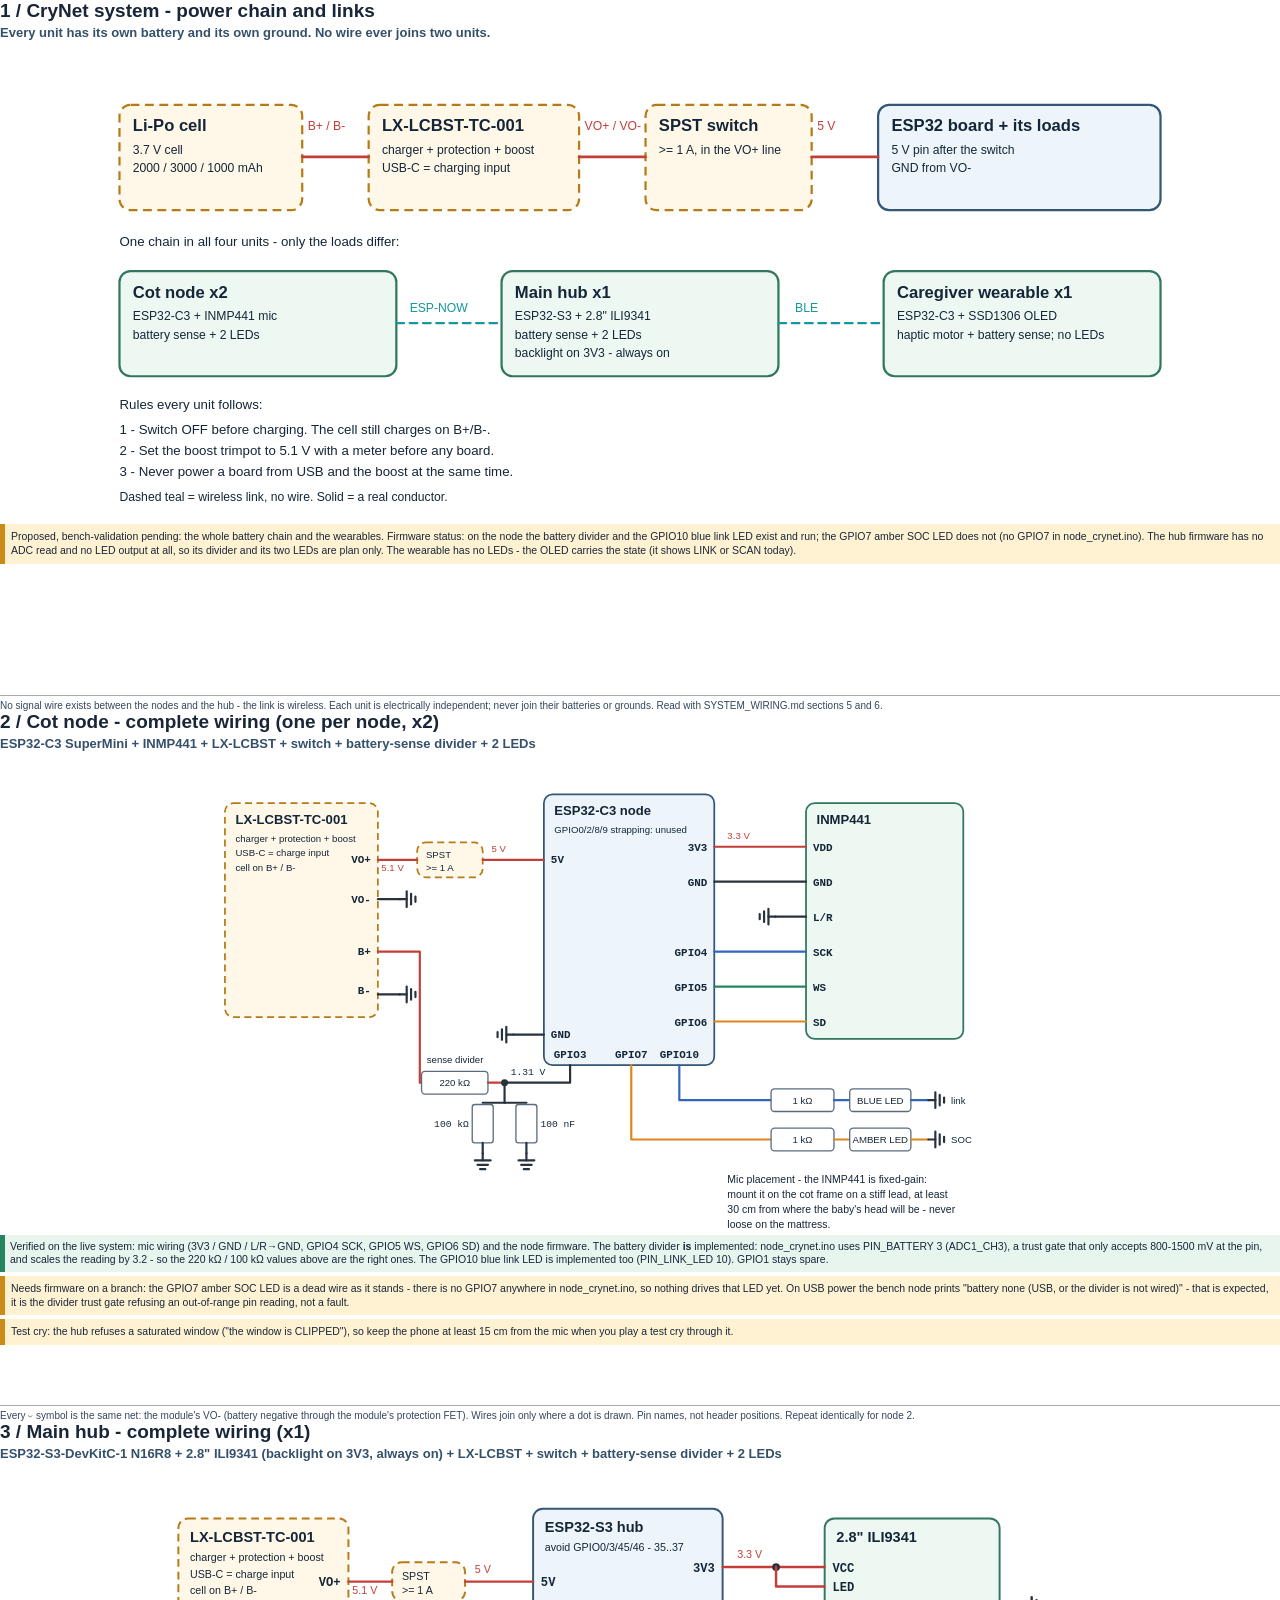
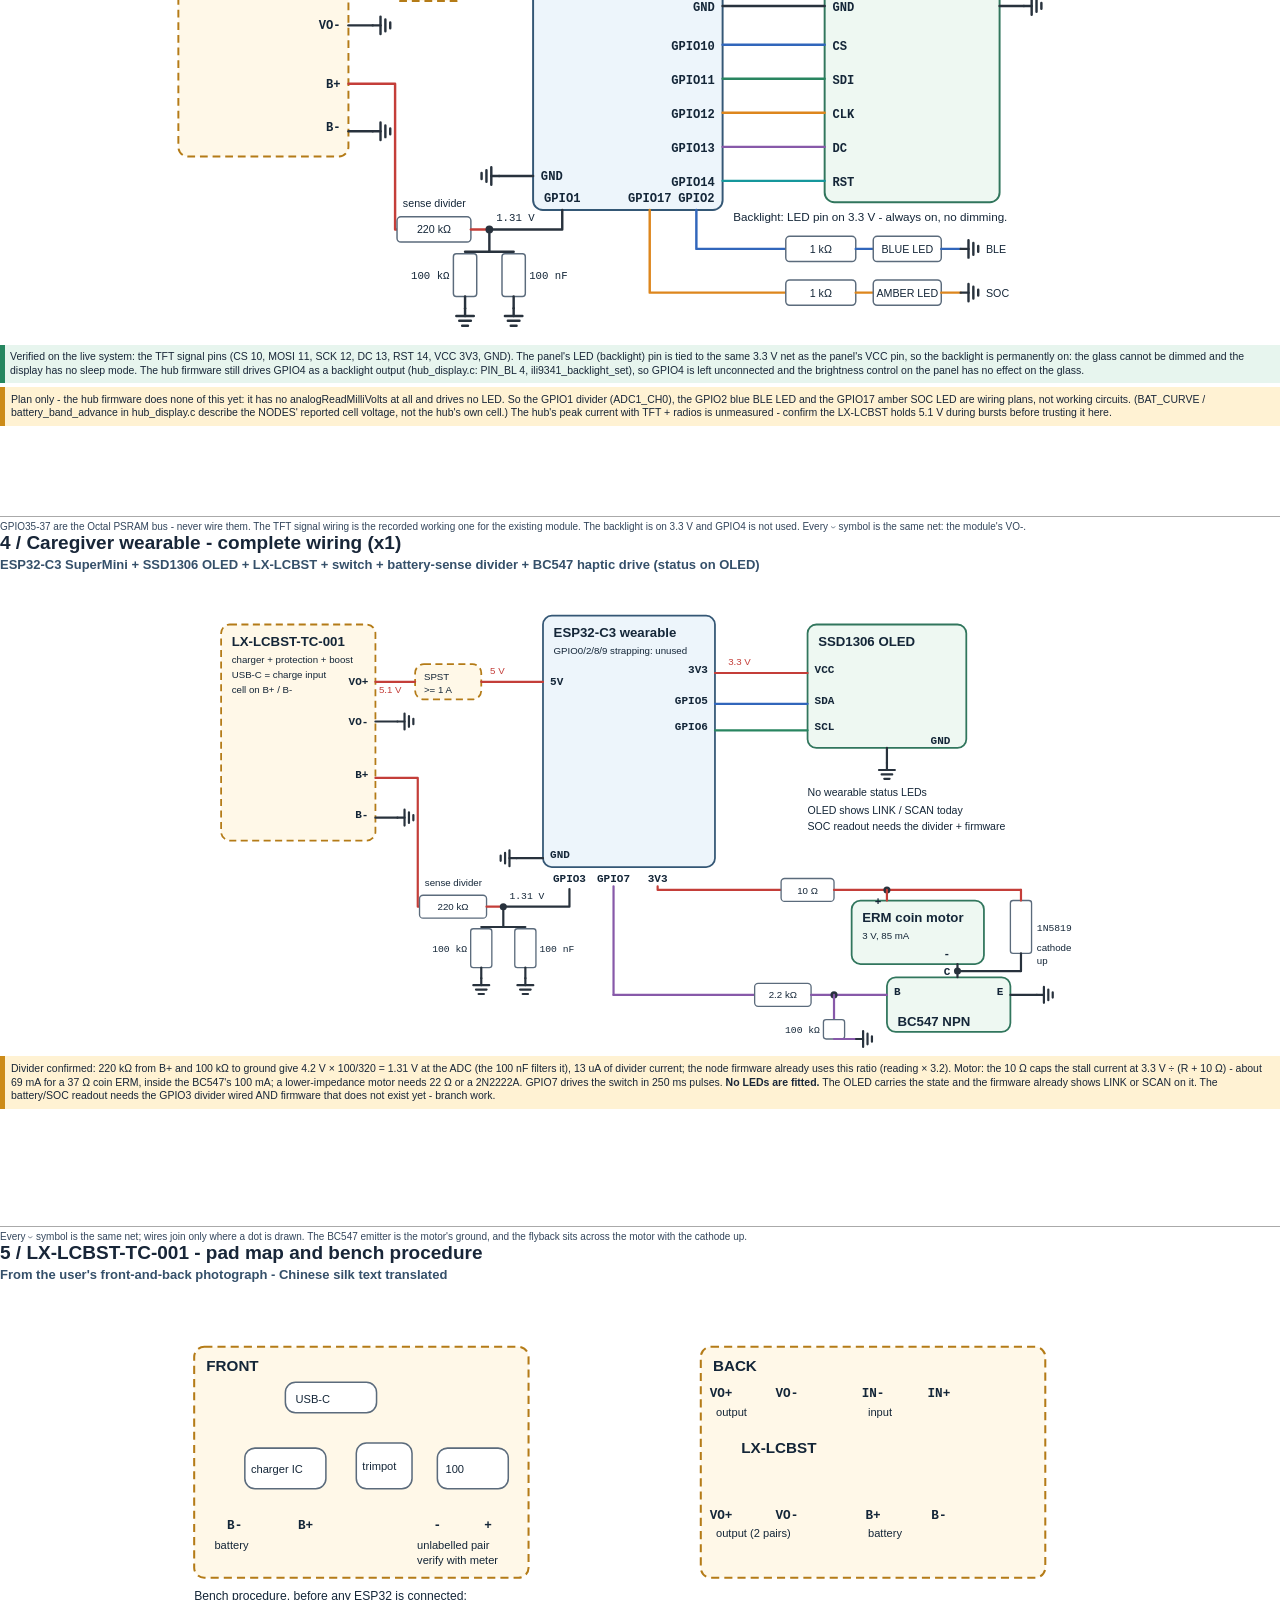
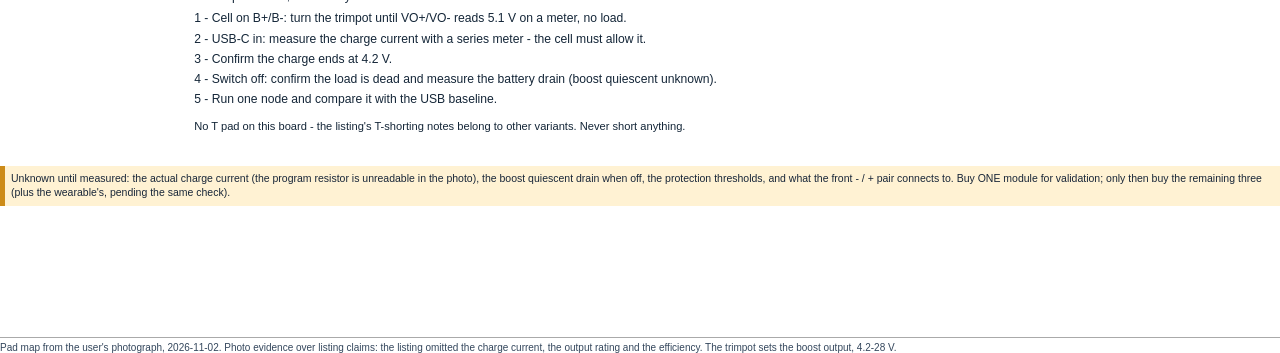
==== commit 345665ae: "docs(wiring): the hub backlight goes back on 3V3, the sleep mode is dropped The owner decided the pa" ====
--- a/SYSTEM_WIRING_DIAGRAMS.html
+++ b/SYSTEM_WIRING_DIAGRAMS.html
@@ -36,7 +36,8 @@
 <section class="page"><h1>1 / CryNet system - power chain and links</h1><h2>Every unit has its own battery and its own ground. No wire ever joins two units.</h2><svg viewBox="0 0 1000 430" class="diagram">
 <rect x="30.0" y="55.0" width="165.0" height="95.0" rx="10" class="proposed"/>
 <text x="42.0" y="79.0" class="title" text-anchor="start">Li-Po cell</text>
-<text x="42.0" y="99.0" class="small" text-anchor="start">3.7 V - 2000 / 3000 / 1000 mAh</text>
+<text x="42.0" y="99.0" class="small" text-anchor="start">3.7 V cell</text>
+<text x="42.0" y="116.0" class="small" text-anchor="start">2000 / 3000 / 1000 mAh</text>
 <rect x="255.0" y="55.0" width="190.0" height="95.0" rx="10" class="proposed"/>
 <text x="267.0" y="79.0" class="title" text-anchor="start">LX-LCBST-TC-001</text>
 <text x="267.0" y="99.0" class="small" text-anchor="start">charger + protection + boost</text>
@@ -63,7 +64,7 @@
 <text x="387.0" y="229.0" class="title" text-anchor="start">Main hub  x1</text>
 <text x="387.0" y="249.0" class="small" text-anchor="start">ESP32-S3 + 2.8&quot; ILI9341</text>
 <text x="387.0" y="266.0" class="small" text-anchor="start">battery sense + 2 LEDs</text>
-<text x="387.0" y="283.0" class="small" text-anchor="start">backlight switched by GPIO4</text>
+<text x="387.0" y="283.0" class="small" text-anchor="start">backlight on 3V3 - always on</text>
 <rect x="720.0" y="205.0" width="250.0" height="95.0" rx="10" class="mod"/>
 <text x="732.0" y="229.0" class="title" text-anchor="start">Caregiver wearable  x1</text>
 <text x="732.0" y="249.0" class="small" text-anchor="start">ESP32-C3 + SSD1306 OLED</text>
@@ -180,7 +181,7 @@
 <text x="600.0" y="524.0" class="note" text-anchor="start">30 cm from where the baby&#x27;s head will be - never</text>
 <text x="600.0" y="541.0" class="note" text-anchor="start">loose on the mattress.</text>
 </svg><div class="ok">Verified on the live system: mic wiring (3V3 / GND / L/R&#8594;GND, GPIO4 SCK, GPIO5 WS, GPIO6 SD) and the node firmware. The battery divider <b>is</b> implemented: node_crynet.ino uses PIN_BATTERY 3 (ADC1_CH3), a trust gate that only accepts 800-1500 mV at the pin, and scales the reading by 3.2 - so the 220 k&#937; / 100 k&#937; values above are the right ones. The GPIO10 blue link LED is implemented too (PIN_LINK_LED 10). GPIO1 stays spare.</div><div class="warning">Needs firmware on a branch: the GPIO7 amber SOC LED is a dead wire as it stands - there is no GPIO7 anywhere in node_crynet.ino, so nothing drives that LED yet. On USB power the bench node prints "battery none (USB, or the divider is not wired)" - that is expected, it is the divider trust gate refusing an out-of-range pin reading, not a fault.</div><div class="warning">Test cry: the hub refuses a saturated window ("the window is CLIPPED"), so keep the phone at least 15 cm from the mic when you play a test cry through it.</div><div class="foot">Every &#9169; symbol is the same net: the module's VO- (battery negative through the module's protection FET). Wires join only where a dot is drawn. Pin names, not header positions. Repeat identically for node 2.</div></section>
-<section class="page"><h1>3 / Main hub - complete wiring (x1)</h1><h2>ESP32-S3-DevKitC-1 N16R8 + 2.8" ILI9341 (backlight switched by a 2N7002) + LX-LCBST + switch + battery-sense divider + 2 LEDs</h2><svg viewBox="0 0 1000 575" class="diagram">
+<section class="page"><h1>3 / Main hub - complete wiring (x1)</h1><h2>ESP32-S3-DevKitC-1 N16R8 + 2.8" ILI9341 (backlight on 3V3, always on) + LX-LCBST + switch + battery-sense divider + 2 LEDs</h2><svg viewBox="0 0 1000 490" class="diagram">
 <rect x="25.0" y="55.0" width="175.0" height="245.0" rx="10" class="proposed"/>
 <text x="37.0" y="79.0" class="title" text-anchor="start">LX-LCBST-TC-001</text>
 <text x="37.0" y="99.0" class="small" text-anchor="start">charger + protection + boost</text>
@@ -205,21 +206,19 @@
 <text x="577.0" y="260.0" class="pin mono" text-anchor="end">GPIO12</text>
 <text x="577.0" y="295.0" class="pin mono" text-anchor="end">GPIO13</text>
 <text x="577.0" y="330.0" class="pin mono" text-anchor="end">GPIO14</text>
-<text x="415.0" y="347.0" class="pin mono" text-anchor="middle">GPIO1</text>
-<text x="462.0" y="347.0" class="pin mono" text-anchor="middle">GPIO4</text>
+<text x="420.0" y="347.0" class="pin mono" text-anchor="middle">GPIO1</text>
 <text x="510.0" y="347.0" class="pin mono" text-anchor="middle">GPIO17</text>
 <text x="558.0" y="347.0" class="pin mono" text-anchor="middle">GPIO2</text>
-<rect x="690.0" y="55.0" width="180.0" height="270.0" rx="10" class="mod"/>
+<rect x="690.0" y="55.0" width="180.0" height="292.0" rx="10" class="mod"/>
 <text x="702.0" y="79.0" class="title" text-anchor="start">2.8&quot; ILI9341</text>
 <text x="698.0" y="110.0" class="pin mono" text-anchor="start">VCC</text>
+<text x="698.0" y="130.0" class="pin mono" text-anchor="start">LED</text>
 <text x="698.0" y="150.0" class="pin mono" text-anchor="start">GND</text>
 <text x="698.0" y="190.0" class="pin mono" text-anchor="start">CS</text>
 <text x="698.0" y="225.0" class="pin mono" text-anchor="start">SDI</text>
 <text x="698.0" y="260.0" class="pin mono" text-anchor="start">CLK</text>
 <text x="698.0" y="295.0" class="pin mono" text-anchor="start">DC</text>
 <text x="698.0" y="330.0" class="pin mono" text-anchor="start">RST</text>
-<text x="864.0" y="195.0" class="pin mono" text-anchor="end">LED</text>
-<text x="864.0" y="176.0" class="small" text-anchor="end">backlight</text>
 <polyline points="200.0,120.0 245.0,120.0" class="wire red" stroke-width="2.5"/>
 <text x="204.0" y="133.0" class="small" text-anchor="start" style="fill:#c43e39">5.1 V</text>
 <polyline points="320.0,120.0 390.0,120.0" class="wire red" stroke-width="2.5"/>
@@ -256,6 +255,8 @@
 <polyline points="345.0,375.0 420.0,375.0 420.0,355.0" class="wire black" stroke-width="2.5"/>
 <polyline points="585.0,105.0 690.0,105.0" class="wire red" stroke-width="2.5"/>
 <text x="600.0" y="96.0" class="small" text-anchor="start" style="fill:#c43e39">3.3 V</text>
+<circle cx="640.0" cy="105.0" r="4" class="dot"/>
+<polyline points="640.0,105.0 640.0,125.0 690.0,125.0" class="wire red" stroke-width="2.5"/>
 <polyline points="585.0,145.0 690.0,145.0" class="wire black" stroke-width="2.5"/>
 <polyline points="585.0,185.0 690.0,185.0" class="wire blue" stroke-width="2.5"/>
 <polyline points="585.0,220.0 690.0,220.0" class="wire green" stroke-width="2.5"/>
@@ -265,26 +266,7 @@
 <polyline points="870.0,145.0 895.0,145.0" class="wire black" stroke-width="2.5"/>
 <path d="M895.0 145.0 h8" class="wire black" stroke-width="2.5"/>
 <path d="M903.0 136.0 v18 M908.0 139.0 v12 M913.0 142.0 v6" class="wire black" stroke-width="2.5"/>
-<polyline points="870.0,195.0 880.0,195.0 880.0,215.0 960.0,215.0 960.0,225.0" class="wire red" stroke-width="2.5"/>
-<rect x="920.0" y="225.0" width="72.0" height="70.0" rx="10" class="part"/>
-<text x="956.0" y="258.0" class="small mono" text-anchor="middle">2N7002</text>
-<text x="948.0" y="232.0" class="pin mono" text-anchor="end">S</text>
-<text x="948.0" y="290.0" class="pin mono" text-anchor="end">D</text>
-<text x="905.0" y="250.0" class="pin mono" text-anchor="middle">G</text>
-<polyline points="960.0,295.0 960.0,330.0" class="wire red" stroke-width="2.5"/>
-<text x="966.0" y="334.0" class="small mono" text-anchor="start" style="fill:#c43e39">3V3</text>
-<polyline points="920.0,262.0 900.0,262.0 900.0,478.0 550.0,478.0" class="wire grey" stroke-width="2.5"/>
-<rect x="500.0" y="465.0" width="50.0" height="26.0" rx="4" class="part"/>
-<text x="525.0" y="482.1" class="small" text-anchor="middle">100 Ω</text>
-<polyline points="500.0,478.0 462.0,478.0 462.0,355.0" class="wire grey" stroke-width="2.5"/>
-<circle cx="575.0" cy="478.0" r="4" class="dot"/>
-<polyline points="575.0,478.0 575.0,500.0" class="wire grey" stroke-width="2.5"/>
-<rect x="563.0" y="500.0" width="24.0" height="28.0" rx="3" class="part"/>
-<text x="559.0" y="518.1" class="small mono" text-anchor="end">100 kΩ</text>
-<text x="559.0" y="537.0" class="small" text-anchor="end">gate pull-down</text>
-<polyline points="575.0,528.0 575.0,540.0" class="wire grey" stroke-width="2.5"/>
-<path d="M575.0 540.0 v8" class="wire black" stroke-width="2.5"/>
-<path d="M566.0 548.0 h18 M569.0 553.0 h12 M572.0 558.0 h6" class="wire black" stroke-width="2.5"/>
+<text x="596.0" y="366.0" class="note" text-anchor="start">Backlight: LED pin on 3.3 V - always on, no dimming.</text>
 <polyline points="558.0,355.0 558.0,395.0 650.0,395.0" class="wire blue" stroke-width="2.5"/>
 <rect x="650.0" y="382.0" width="72.0" height="26.0" rx="4" class="part"/>
 <text x="686.0" y="399.1" class="small" text-anchor="middle">1 kΩ</text>
@@ -305,9 +287,7 @@
 <path d="M830.0 440.0 h8" class="wire black" stroke-width="2.5"/>
 <path d="M838.0 431.0 v18 M843.0 434.0 v12 M848.0 437.0 v6" class="wire black" stroke-width="2.5"/>
 <text x="856.0" y="444.0" class="small" text-anchor="start">SOC</text>
-<text x="600.0" y="495.0" class="note" text-anchor="start">Backlight is now PWM-dimmable (GPIO4 + LEDC);</text>
-<text x="600.0" y="512.0" class="note" text-anchor="start">a sleep mode only needs the PWM at 0.</text>
-</svg><div class="ok">Verified on the live system: the TFT signal pins (CS 10, MOSI 11, SCK 12, DC 13, RST 14, VCC 3V3, GND) and the GPIO4 backlight, which the firmware already drives with LEDC PWM (hub_display.c: PIN_BL 4, ili9341_backlight_set). Because the backlight now runs through the 2N7002, it is PWM-dimmable, and a future sleep mode only has to set the PWM to 0 to switch the panel off.</div><div class="warning">Plan only - the hub firmware does none of this yet: it has no analogReadMilliVolts at all and drives no LED. So the GPIO1 divider (ADC1_CH0), the GPIO2 blue BLE LED and the GPIO17 amber SOC LED are wiring plans, not working circuits. (BAT_CURVE / battery_band_advance in hub_display.c describe the NODES' reported cell voltage, not the hub's own cell.) The hub's peak current with TFT + radios is unmeasured - confirm the LX-LCBST holds 5.1 V during bursts before trusting it here.</div><div class="foot">GPIO35-37 are the Octal PSRAM bus - never wire them. The TFT signal wiring is the recorded working one for the existing module. The 2N7002 gate pull-down keeps the backlight off during reset. Every &#9169; symbol is the same net: the module's VO-.</div></section>
+</svg><div class="ok">Verified on the live system: the TFT signal pins (CS 10, MOSI 11, SCK 12, DC 13, RST 14, VCC 3V3, GND). The panel's LED (backlight) pin is tied to the same 3.3 V net as the panel's VCC pin, so the backlight is permanently on: the glass cannot be dimmed and the display has no sleep mode. The hub firmware still drives GPIO4 as a backlight output (hub_display.c: PIN_BL 4, ili9341_backlight_set), so GPIO4 is left unconnected and the brightness control on the panel has no effect on the glass.</div><div class="warning">Plan only - the hub firmware does none of this yet: it has no analogReadMilliVolts at all and drives no LED. So the GPIO1 divider (ADC1_CH0), the GPIO2 blue BLE LED and the GPIO17 amber SOC LED are wiring plans, not working circuits. (BAT_CURVE / battery_band_advance in hub_display.c describe the NODES' reported cell voltage, not the hub's own cell.) The hub's peak current with TFT + radios is unmeasured - confirm the LX-LCBST holds 5.1 V during bursts before trusting it here.</div><div class="foot">GPIO35-37 are the Octal PSRAM bus - never wire them. The TFT signal wiring is the recorded working one for the existing module. The backlight is on 3.3 V and GPIO4 is not used. Every &#9169; symbol is the same net: the module's VO-.</div></section>
 <section class="page"><h1>4 / Caregiver wearable - complete wiring (x1)</h1><h2>ESP32-C3 SuperMini + SSD1306 OLED + LX-LCBST + switch + battery-sense divider + BC547 haptic drive (status on OLED)</h2><svg viewBox="0 0 1000 540" class="diagram">
 <rect x="25.0" y="55.0" width="175.0" height="245.0" rx="10" class="proposed"/>
 <text x="37.0" y="79.0" class="title" text-anchor="start">LX-LCBST-TC-001</text>
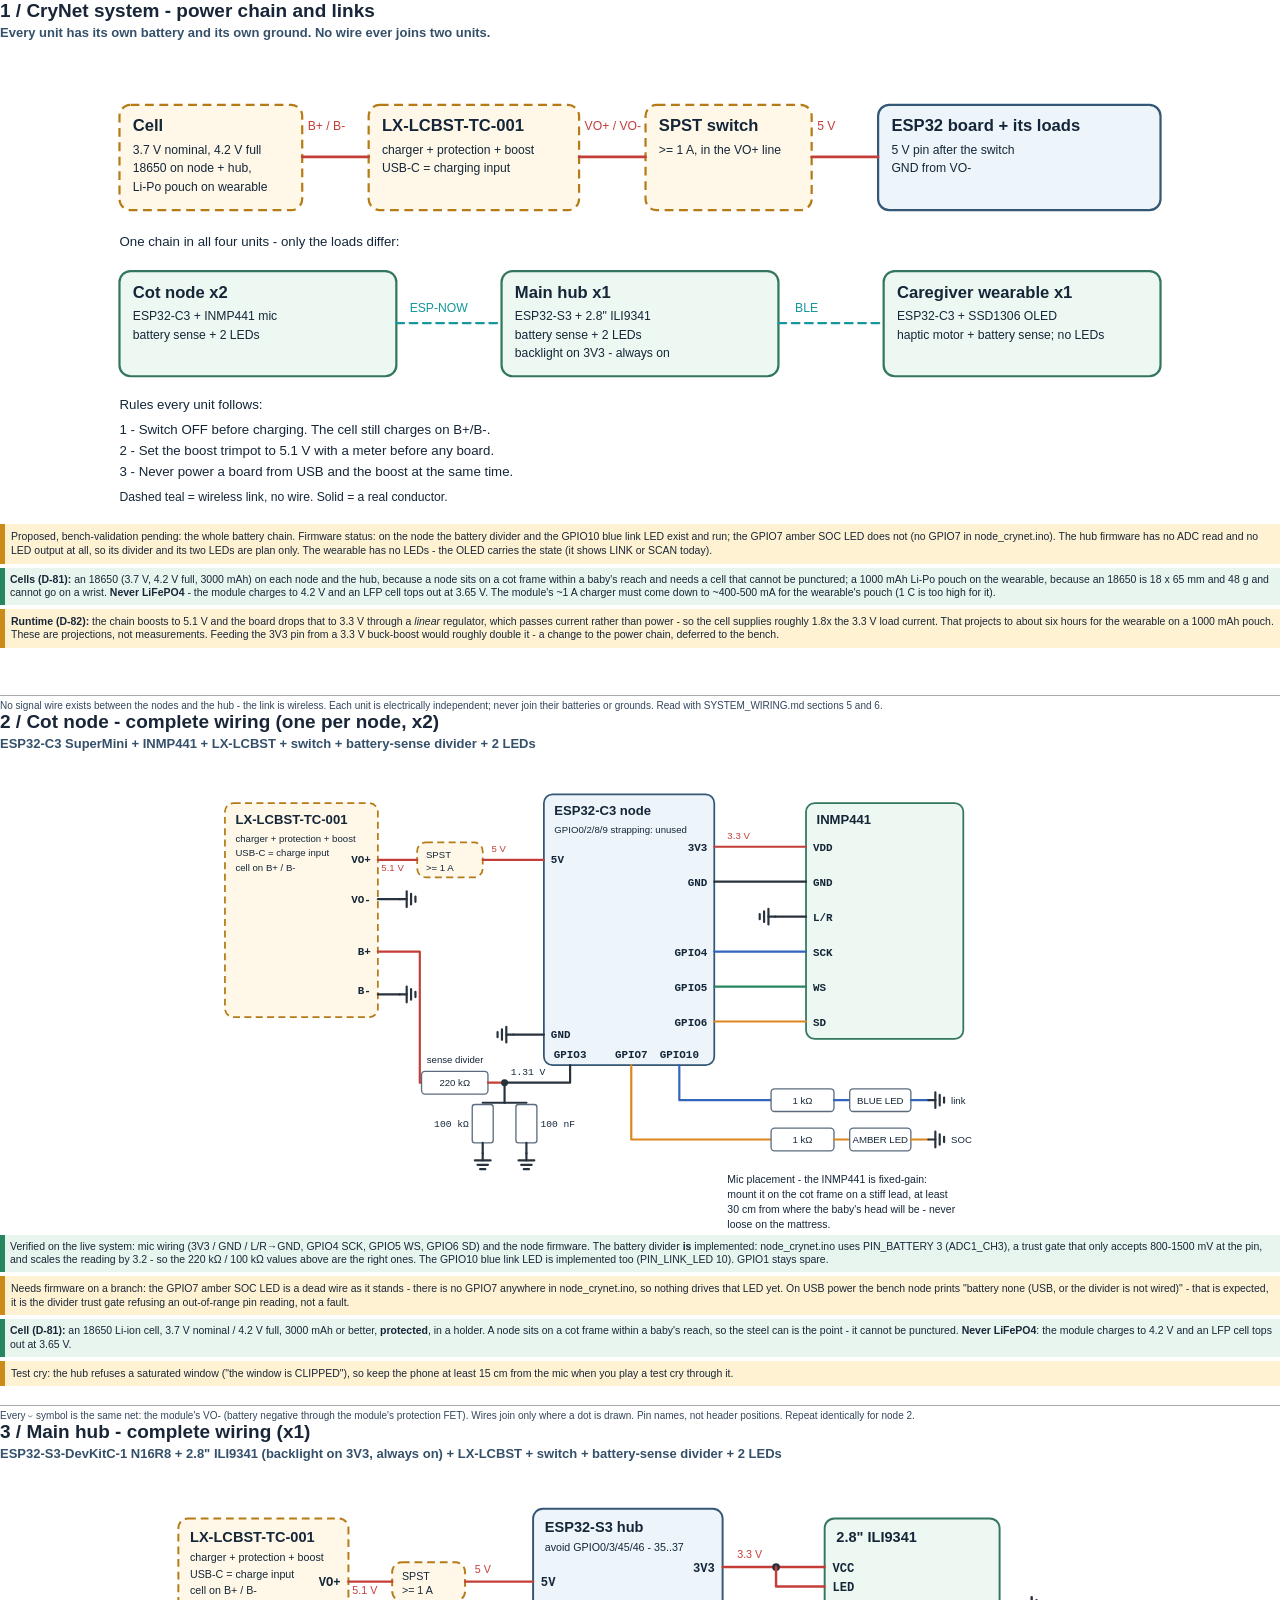
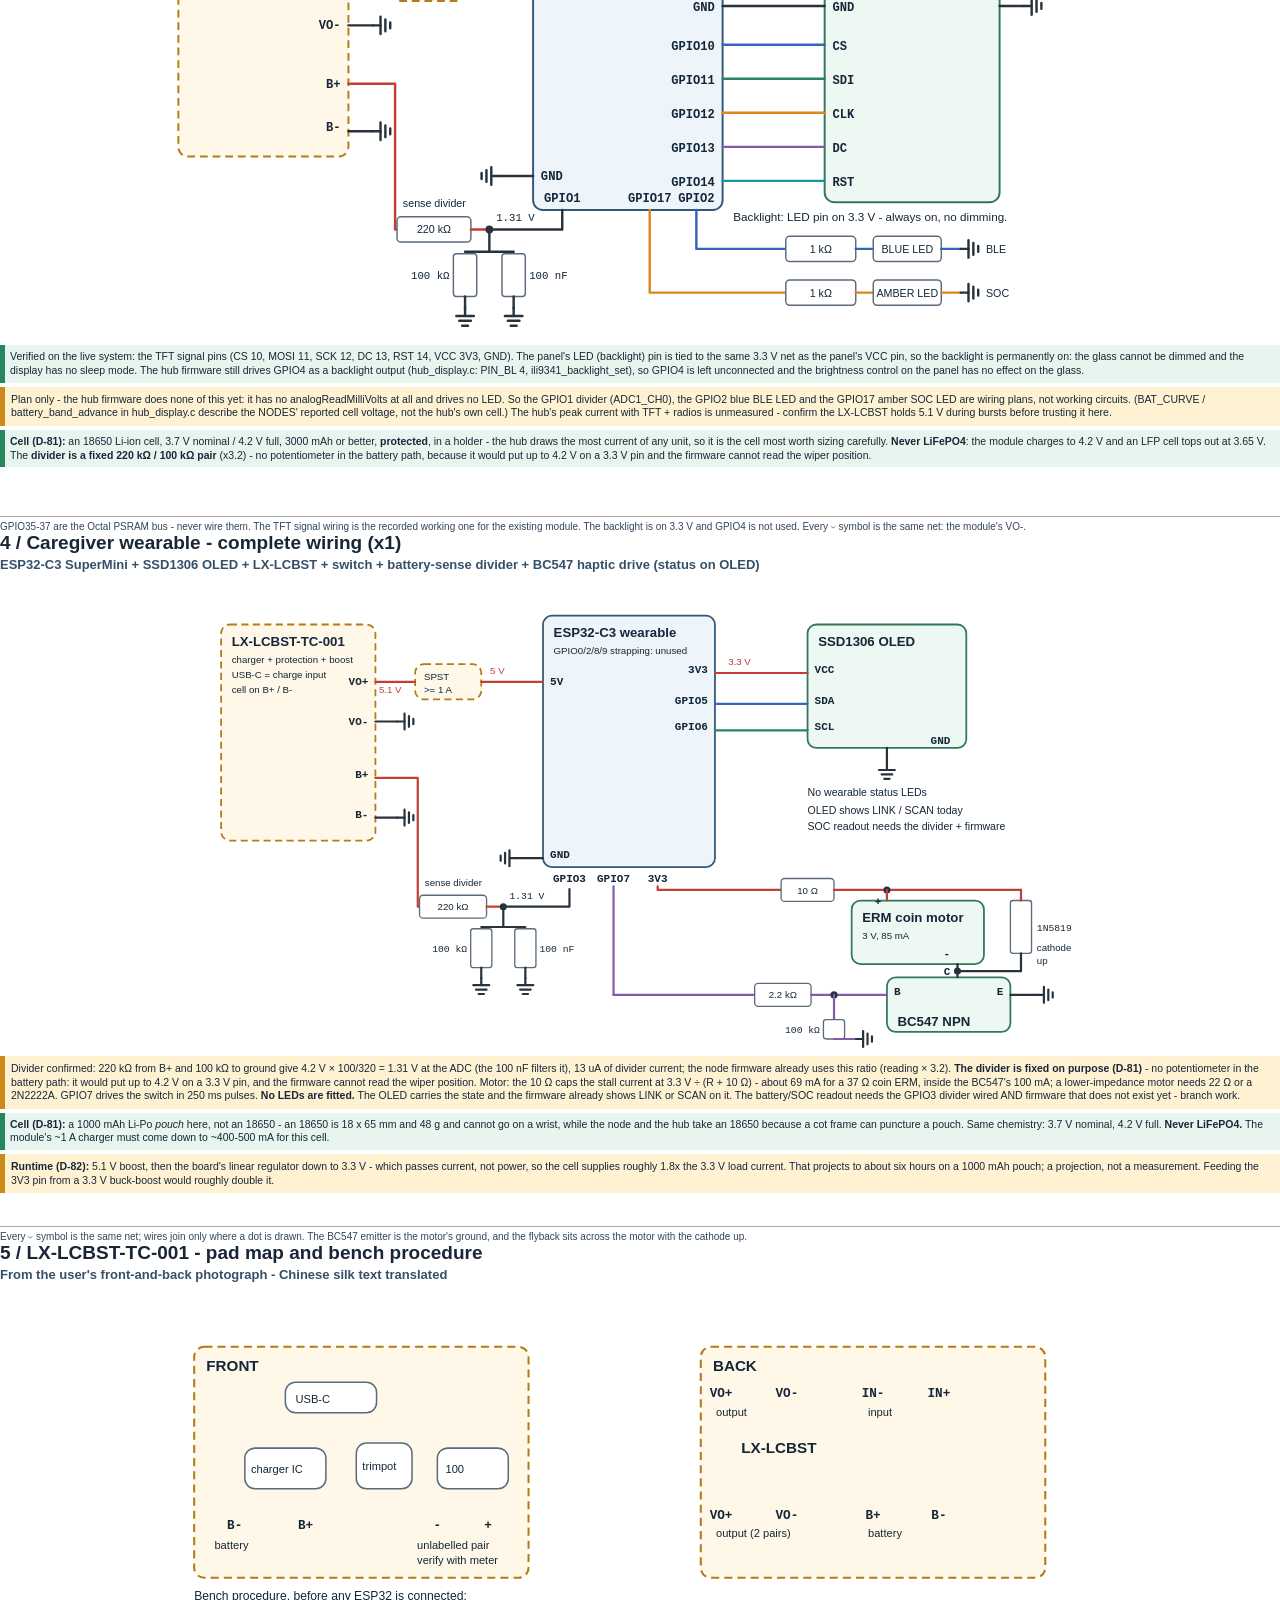
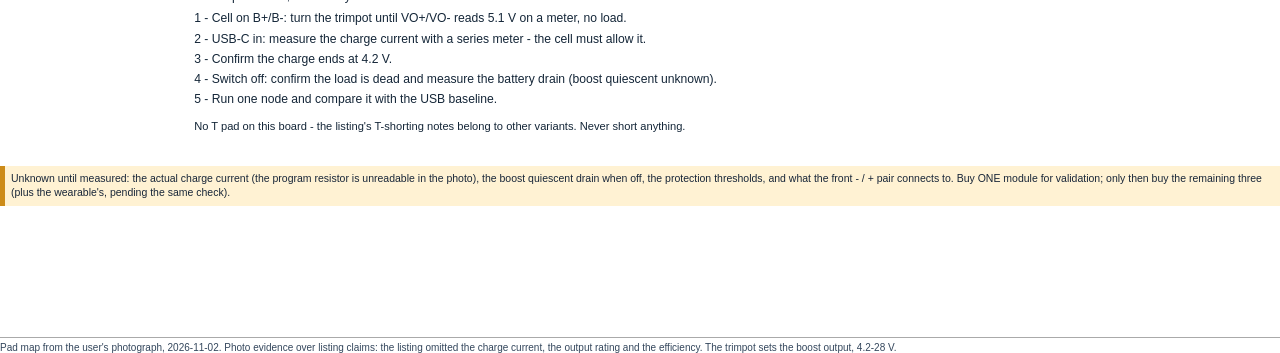
==== commit 25b0099d: "docs(battery): a fixed divider, not a variable resistor, and the cell chosen per unit The owner aske" ====
--- a/SYSTEM_WIRING_DIAGRAMS.html
+++ b/SYSTEM_WIRING_DIAGRAMS.html
@@ -35,9 +35,10 @@
 </style></head><body>
 <section class="page"><h1>1 / CryNet system - power chain and links</h1><h2>Every unit has its own battery and its own ground. No wire ever joins two units.</h2><svg viewBox="0 0 1000 430" class="diagram">
 <rect x="30.0" y="55.0" width="165.0" height="95.0" rx="10" class="proposed"/>
-<text x="42.0" y="79.0" class="title" text-anchor="start">Li-Po cell</text>
-<text x="42.0" y="99.0" class="small" text-anchor="start">3.7 V cell</text>
-<text x="42.0" y="116.0" class="small" text-anchor="start">2000 / 3000 / 1000 mAh</text>
+<text x="42.0" y="79.0" class="title" text-anchor="start">Cell</text>
+<text x="42.0" y="99.0" class="small" text-anchor="start">3.7 V nominal, 4.2 V full</text>
+<text x="42.0" y="116.0" class="small" text-anchor="start">18650 on node + hub,</text>
+<text x="42.0" y="133.0" class="small" text-anchor="start">Li-Po pouch on wearable</text>
 <rect x="255.0" y="55.0" width="190.0" height="95.0" rx="10" class="proposed"/>
 <text x="267.0" y="79.0" class="title" text-anchor="start">LX-LCBST-TC-001</text>
 <text x="267.0" y="99.0" class="small" text-anchor="start">charger + protection + boost</text>
@@ -78,7 +79,7 @@
 <text x="30.0" y="371.0" class="note" text-anchor="start">2 - Set the boost trimpot to 5.1 V with a meter before any board.</text>
 <text x="30.0" y="390.0" class="note" text-anchor="start">3 - Never power a board from USB and the boost at the same time.</text>
 <text x="30.0" y="413.0" class="small" text-anchor="start">Dashed teal = wireless link, no wire.  Solid = a real conductor.</text>
-</svg><div class="warning">Proposed, bench-validation pending: the whole battery chain and the wearables. Firmware status: on the node the battery divider and the GPIO10 blue link LED exist and run; the GPIO7 amber SOC LED does not (no GPIO7 in node_crynet.ino). The hub firmware has no ADC read and no LED output at all, so its divider and its two LEDs are plan only. The wearable has no LEDs - the OLED carries the state (it shows LINK or SCAN today).</div><div class="foot">No signal wire exists between the nodes and the hub - the link is wireless. Each unit is electrically independent; never join their batteries or grounds. Read with SYSTEM_WIRING.md sections 5 and 6.</div></section>
+</svg><div class="warning">Proposed, bench-validation pending: the whole battery chain. Firmware status: on the node the battery divider and the GPIO10 blue link LED exist and run; the GPIO7 amber SOC LED does not (no GPIO7 in node_crynet.ino). The hub firmware has no ADC read and no LED output at all, so its divider and its two LEDs are plan only. The wearable has no LEDs - the OLED carries the state (it shows LINK or SCAN today).</div><div class="ok"><b>Cells (D-81):</b> an 18650 (3.7 V, 4.2 V full, 3000 mAh) on each node and the hub, because a node sits on a cot frame within a baby&#39;s reach and needs a cell that cannot be punctured; a 1000 mAh Li-Po pouch on the wearable, because an 18650 is 18 x 65 mm and 48 g and cannot go on a wrist. <b>Never LiFePO4</b> - the module charges to 4.2 V and an LFP cell tops out at 3.65 V. The module&#39;s ~1 A charger must come down to ~400-500 mA for the wearable&#39;s pouch (1 C is too high for it).</div><div class="warning"><b>Runtime (D-82):</b> the chain boosts to 5.1 V and the board drops that to 3.3 V through a <i>linear</i> regulator, which passes current rather than power - so the cell supplies roughly 1.8x the 3.3 V load current. That projects to about six hours for the wearable on a 1000 mAh pouch. These are projections, not measurements. Feeding the 3V3 pin from a 3.3 V buck-boost would roughly double it - a change to the power chain, deferred to the bench.</div><div class="foot">No signal wire exists between the nodes and the hub - the link is wireless. Each unit is electrically independent; never join their batteries or grounds. Read with SYSTEM_WIRING.md sections 5 and 6.</div></section>
 <section class="page"><h1>2 / Cot node - complete wiring (one per node, x2)</h1><h2>ESP32-C3 SuperMini + INMP441 + LX-LCBST + switch + battery-sense divider + 2 LEDs</h2><svg viewBox="0 0 1000 545" class="diagram">
 <rect x="25.0" y="55.0" width="175.0" height="245.0" rx="10" class="proposed"/>
 <text x="37.0" y="79.0" class="title" text-anchor="start">LX-LCBST-TC-001</text>
@@ -180,7 +181,7 @@
 <text x="600.0" y="507.0" class="note" text-anchor="start">mount it on the cot frame on a stiff lead, at least</text>
 <text x="600.0" y="524.0" class="note" text-anchor="start">30 cm from where the baby&#x27;s head will be - never</text>
 <text x="600.0" y="541.0" class="note" text-anchor="start">loose on the mattress.</text>
-</svg><div class="ok">Verified on the live system: mic wiring (3V3 / GND / L/R&#8594;GND, GPIO4 SCK, GPIO5 WS, GPIO6 SD) and the node firmware. The battery divider <b>is</b> implemented: node_crynet.ino uses PIN_BATTERY 3 (ADC1_CH3), a trust gate that only accepts 800-1500 mV at the pin, and scales the reading by 3.2 - so the 220 k&#937; / 100 k&#937; values above are the right ones. The GPIO10 blue link LED is implemented too (PIN_LINK_LED 10). GPIO1 stays spare.</div><div class="warning">Needs firmware on a branch: the GPIO7 amber SOC LED is a dead wire as it stands - there is no GPIO7 anywhere in node_crynet.ino, so nothing drives that LED yet. On USB power the bench node prints "battery none (USB, or the divider is not wired)" - that is expected, it is the divider trust gate refusing an out-of-range pin reading, not a fault.</div><div class="warning">Test cry: the hub refuses a saturated window ("the window is CLIPPED"), so keep the phone at least 15 cm from the mic when you play a test cry through it.</div><div class="foot">Every &#9169; symbol is the same net: the module's VO- (battery negative through the module's protection FET). Wires join only where a dot is drawn. Pin names, not header positions. Repeat identically for node 2.</div></section>
+</svg><div class="ok">Verified on the live system: mic wiring (3V3 / GND / L/R&#8594;GND, GPIO4 SCK, GPIO5 WS, GPIO6 SD) and the node firmware. The battery divider <b>is</b> implemented: node_crynet.ino uses PIN_BATTERY 3 (ADC1_CH3), a trust gate that only accepts 800-1500 mV at the pin, and scales the reading by 3.2 - so the 220 k&#937; / 100 k&#937; values above are the right ones. The GPIO10 blue link LED is implemented too (PIN_LINK_LED 10). GPIO1 stays spare.</div><div class="warning">Needs firmware on a branch: the GPIO7 amber SOC LED is a dead wire as it stands - there is no GPIO7 anywhere in node_crynet.ino, so nothing drives that LED yet. On USB power the bench node prints "battery none (USB, or the divider is not wired)" - that is expected, it is the divider trust gate refusing an out-of-range pin reading, not a fault.</div><div class="ok"><b>Cell (D-81):</b> an 18650 Li-ion cell, 3.7 V nominal / 4.2 V full, 3000 mAh or better, <b>protected</b>, in a holder. A node sits on a cot frame within a baby&#39;s reach, so the steel can is the point - it cannot be punctured. <b>Never LiFePO4</b>: the module charges to 4.2 V and an LFP cell tops out at 3.65 V.</div><div class="warning">Test cry: the hub refuses a saturated window ("the window is CLIPPED"), so keep the phone at least 15 cm from the mic when you play a test cry through it.</div><div class="foot">Every &#9169; symbol is the same net: the module's VO- (battery negative through the module's protection FET). Wires join only where a dot is drawn. Pin names, not header positions. Repeat identically for node 2.</div></section>
 <section class="page"><h1>3 / Main hub - complete wiring (x1)</h1><h2>ESP32-S3-DevKitC-1 N16R8 + 2.8" ILI9341 (backlight on 3V3, always on) + LX-LCBST + switch + battery-sense divider + 2 LEDs</h2><svg viewBox="0 0 1000 490" class="diagram">
 <rect x="25.0" y="55.0" width="175.0" height="245.0" rx="10" class="proposed"/>
 <text x="37.0" y="79.0" class="title" text-anchor="start">LX-LCBST-TC-001</text>
@@ -287,7 +288,7 @@
 <path d="M830.0 440.0 h8" class="wire black" stroke-width="2.5"/>
 <path d="M838.0 431.0 v18 M843.0 434.0 v12 M848.0 437.0 v6" class="wire black" stroke-width="2.5"/>
 <text x="856.0" y="444.0" class="small" text-anchor="start">SOC</text>
-</svg><div class="ok">Verified on the live system: the TFT signal pins (CS 10, MOSI 11, SCK 12, DC 13, RST 14, VCC 3V3, GND). The panel's LED (backlight) pin is tied to the same 3.3 V net as the panel's VCC pin, so the backlight is permanently on: the glass cannot be dimmed and the display has no sleep mode. The hub firmware still drives GPIO4 as a backlight output (hub_display.c: PIN_BL 4, ili9341_backlight_set), so GPIO4 is left unconnected and the brightness control on the panel has no effect on the glass.</div><div class="warning">Plan only - the hub firmware does none of this yet: it has no analogReadMilliVolts at all and drives no LED. So the GPIO1 divider (ADC1_CH0), the GPIO2 blue BLE LED and the GPIO17 amber SOC LED are wiring plans, not working circuits. (BAT_CURVE / battery_band_advance in hub_display.c describe the NODES' reported cell voltage, not the hub's own cell.) The hub's peak current with TFT + radios is unmeasured - confirm the LX-LCBST holds 5.1 V during bursts before trusting it here.</div><div class="foot">GPIO35-37 are the Octal PSRAM bus - never wire them. The TFT signal wiring is the recorded working one for the existing module. The backlight is on 3.3 V and GPIO4 is not used. Every &#9169; symbol is the same net: the module's VO-.</div></section>
+</svg><div class="ok">Verified on the live system: the TFT signal pins (CS 10, MOSI 11, SCK 12, DC 13, RST 14, VCC 3V3, GND). The panel's LED (backlight) pin is tied to the same 3.3 V net as the panel's VCC pin, so the backlight is permanently on: the glass cannot be dimmed and the display has no sleep mode. The hub firmware still drives GPIO4 as a backlight output (hub_display.c: PIN_BL 4, ili9341_backlight_set), so GPIO4 is left unconnected and the brightness control on the panel has no effect on the glass.</div><div class="warning">Plan only - the hub firmware does none of this yet: it has no analogReadMilliVolts at all and drives no LED. So the GPIO1 divider (ADC1_CH0), the GPIO2 blue BLE LED and the GPIO17 amber SOC LED are wiring plans, not working circuits. (BAT_CURVE / battery_band_advance in hub_display.c describe the NODES' reported cell voltage, not the hub's own cell.) The hub's peak current with TFT + radios is unmeasured - confirm the LX-LCBST holds 5.1 V during bursts before trusting it here.</div><div class="ok"><b>Cell (D-81):</b> an 18650 Li-ion cell, 3.7 V nominal / 4.2 V full, 3000 mAh or better, <b>protected</b>, in a holder - the hub draws the most current of any unit, so it is the cell most worth sizing carefully. <b>Never LiFePO4</b>: the module charges to 4.2 V and an LFP cell tops out at 3.65 V. The <b>divider is a fixed 220 k&#937; / 100 k&#937; pair</b> (x3.2) - no potentiometer in the battery path, because it would put up to 4.2 V on a 3.3 V pin and the firmware cannot read the wiper position.</div><div class="foot">GPIO35-37 are the Octal PSRAM bus - never wire them. The TFT signal wiring is the recorded working one for the existing module. The backlight is on 3.3 V and GPIO4 is not used. Every &#9169; symbol is the same net: the module's VO-.</div></section>
 <section class="page"><h1>4 / Caregiver wearable - complete wiring (x1)</h1><h2>ESP32-C3 SuperMini + SSD1306 OLED + LX-LCBST + switch + battery-sense divider + BC547 haptic drive (status on OLED)</h2><svg viewBox="0 0 1000 540" class="diagram">
 <rect x="25.0" y="55.0" width="175.0" height="245.0" rx="10" class="proposed"/>
 <text x="37.0" y="79.0" class="title" text-anchor="start">LX-LCBST-TC-001</text>
@@ -403,7 +404,7 @@
 <polyline points="920.0,475.0 950.0,475.0" class="wire black" stroke-width="2.5"/>
 <path d="M950.0 475.0 h8" class="wire black" stroke-width="2.5"/>
 <path d="M958.0 466.0 v18 M963.0 469.0 v12 M968.0 472.0 v6" class="wire black" stroke-width="2.5"/>
-</svg><div class="warning">Divider confirmed: 220 k&#937; from B+ and 100 k&#937; to ground give 4.2 V &#215; 100/320 = 1.31 V at the ADC (the 100 nF filters it), 13 uA of divider current; the node firmware already uses this ratio (reading &#215; 3.2). Motor: the 10 &#937; caps the stall current at 3.3 V &#247; (R + 10 &#937;) - about 69 mA for a 37 &#937; coin ERM, inside the BC547's 100 mA; a lower-impedance motor needs 22 &#937; or a 2N2222A. GPIO7 drives the switch in 250 ms pulses. <b>No LEDs are fitted.</b> The OLED carries the state and the firmware already shows LINK or SCAN on it. The battery/SOC readout needs the GPIO3 divider wired AND firmware that does not exist yet - branch work.</div><div class="foot">Every &#9169; symbol is the same net; wires join only where a dot is drawn. The BC547 emitter is the motor's ground, and the flyback sits across the motor with the cathode up.</div></section>
+</svg><div class="warning">Divider confirmed: 220 k&#937; from B+ and 100 k&#937; to ground give 4.2 V &#215; 100/320 = 1.31 V at the ADC (the 100 nF filters it), 13 uA of divider current; the node firmware already uses this ratio (reading &#215; 3.2). <b>The divider is fixed on purpose (D-81)</b> - no potentiometer in the battery path: it would put up to 4.2 V on a 3.3 V pin, and the firmware cannot read the wiper position. Motor: the 10 &#937; caps the stall current at 3.3 V &#247; (R + 10 &#937;) - about 69 mA for a 37 &#937; coin ERM, inside the BC547's 100 mA; a lower-impedance motor needs 22 &#937; or a 2N2222A. GPIO7 drives the switch in 250 ms pulses. <b>No LEDs are fitted.</b> The OLED carries the state and the firmware already shows LINK or SCAN on it. The battery/SOC readout needs the GPIO3 divider wired AND firmware that does not exist yet - branch work.</div><div class="ok"><b>Cell (D-81):</b> a 1000 mAh Li-Po <i>pouch</i> here, not an 18650 - an 18650 is 18 x 65 mm and 48 g and cannot go on a wrist, while the node and the hub take an 18650 because a cot frame can puncture a pouch. Same chemistry: 3.7 V nominal, 4.2 V full. <b>Never LiFePO4.</b> The module&#39;s ~1 A charger must come down to ~400-500 mA for this cell.</div><div class="warning"><b>Runtime (D-82):</b> 5.1 V boost, then the board&#39;s linear regulator down to 3.3 V - which passes current, not power, so the cell supplies roughly 1.8x the 3.3 V load current. That projects to about six hours on a 1000 mAh pouch; a projection, not a measurement. Feeding the 3V3 pin from a 3.3 V buck-boost would roughly double it.</div><div class="foot">Every &#9169; symbol is the same net; wires join only where a dot is drawn. The BC547 emitter is the motor's ground, and the flyback sits across the motor with the cathode up.</div></section>
 <section class="page"><h1>5 / LX-LCBST-TC-001 - pad map and bench procedure</h1><h2>From the user's front-and-back photograph - Chinese silk text translated</h2><svg viewBox="0 0 1000 470" class="diagram">
 <rect x="60.0" y="60.0" width="330.0" height="228.0" rx="10" class="proposed"/>
 <text x="72.0" y="84.0" class="title" text-anchor="start">FRONT</text>
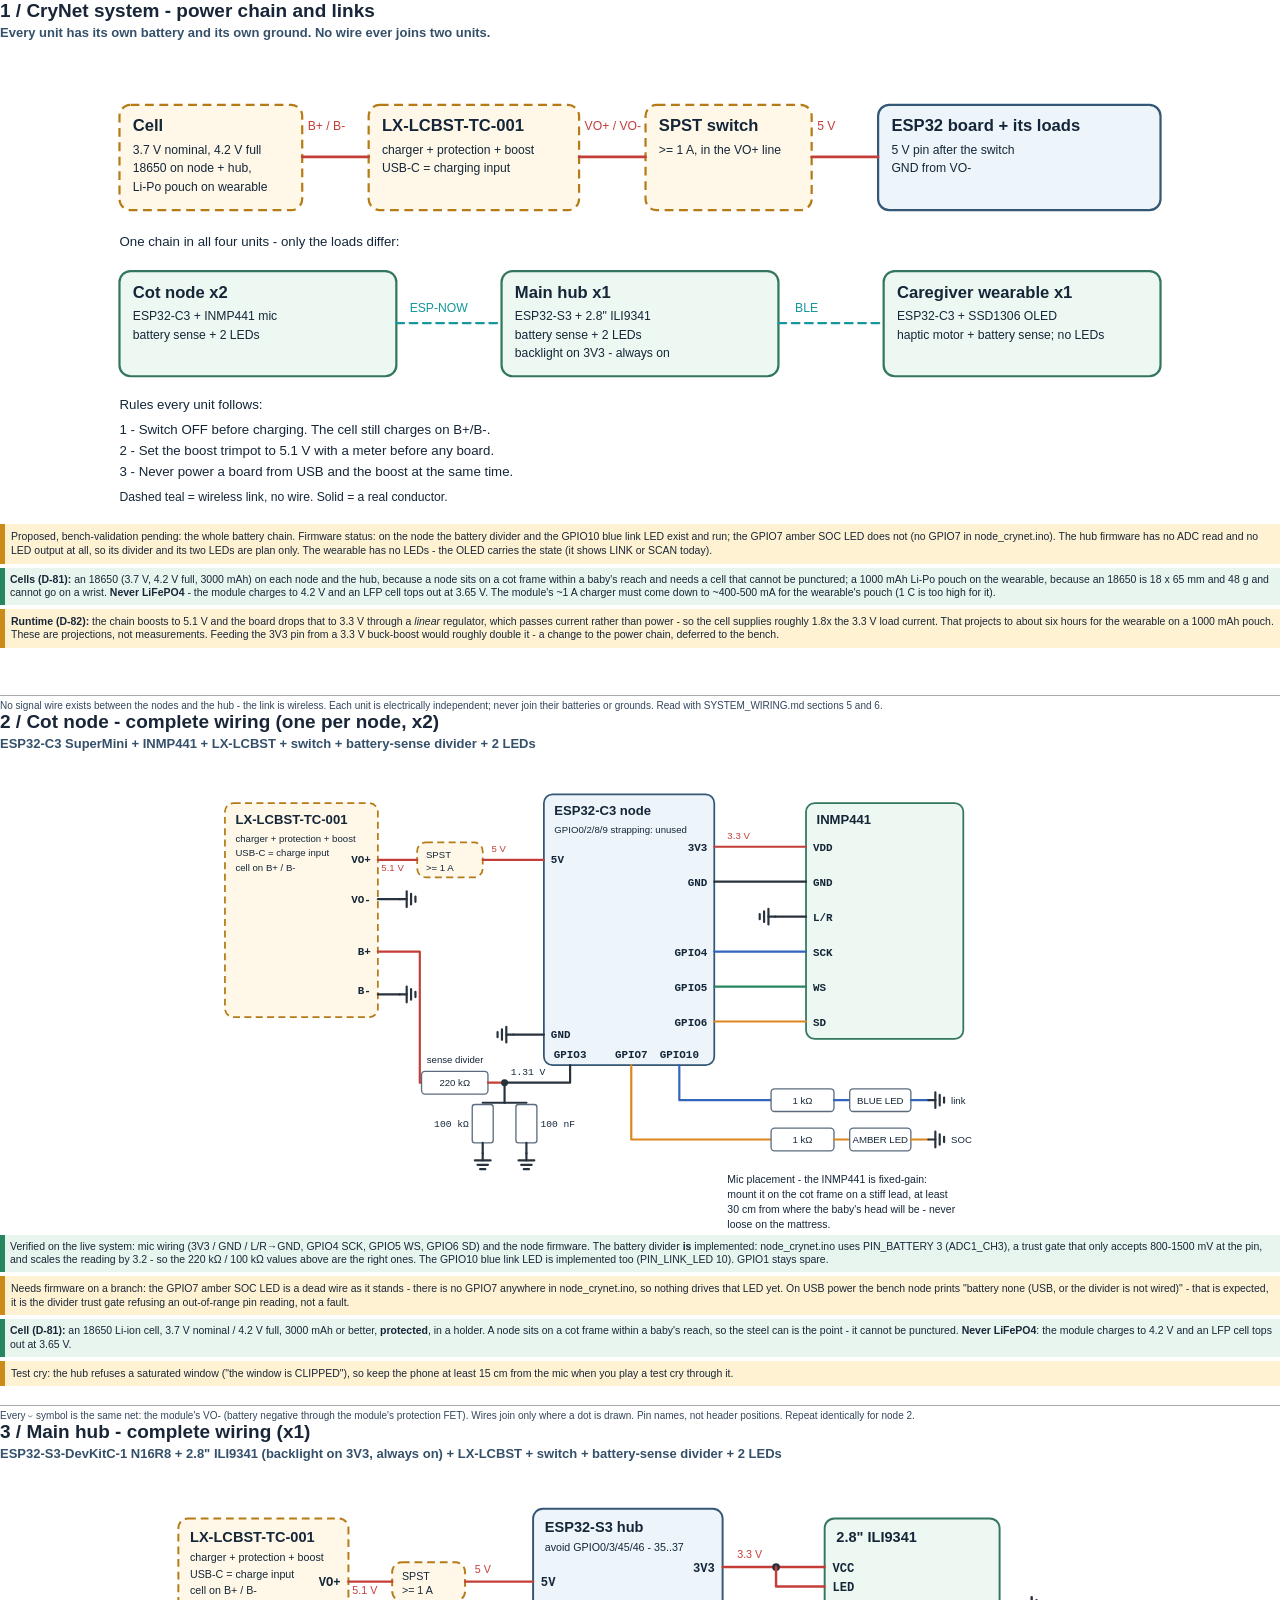
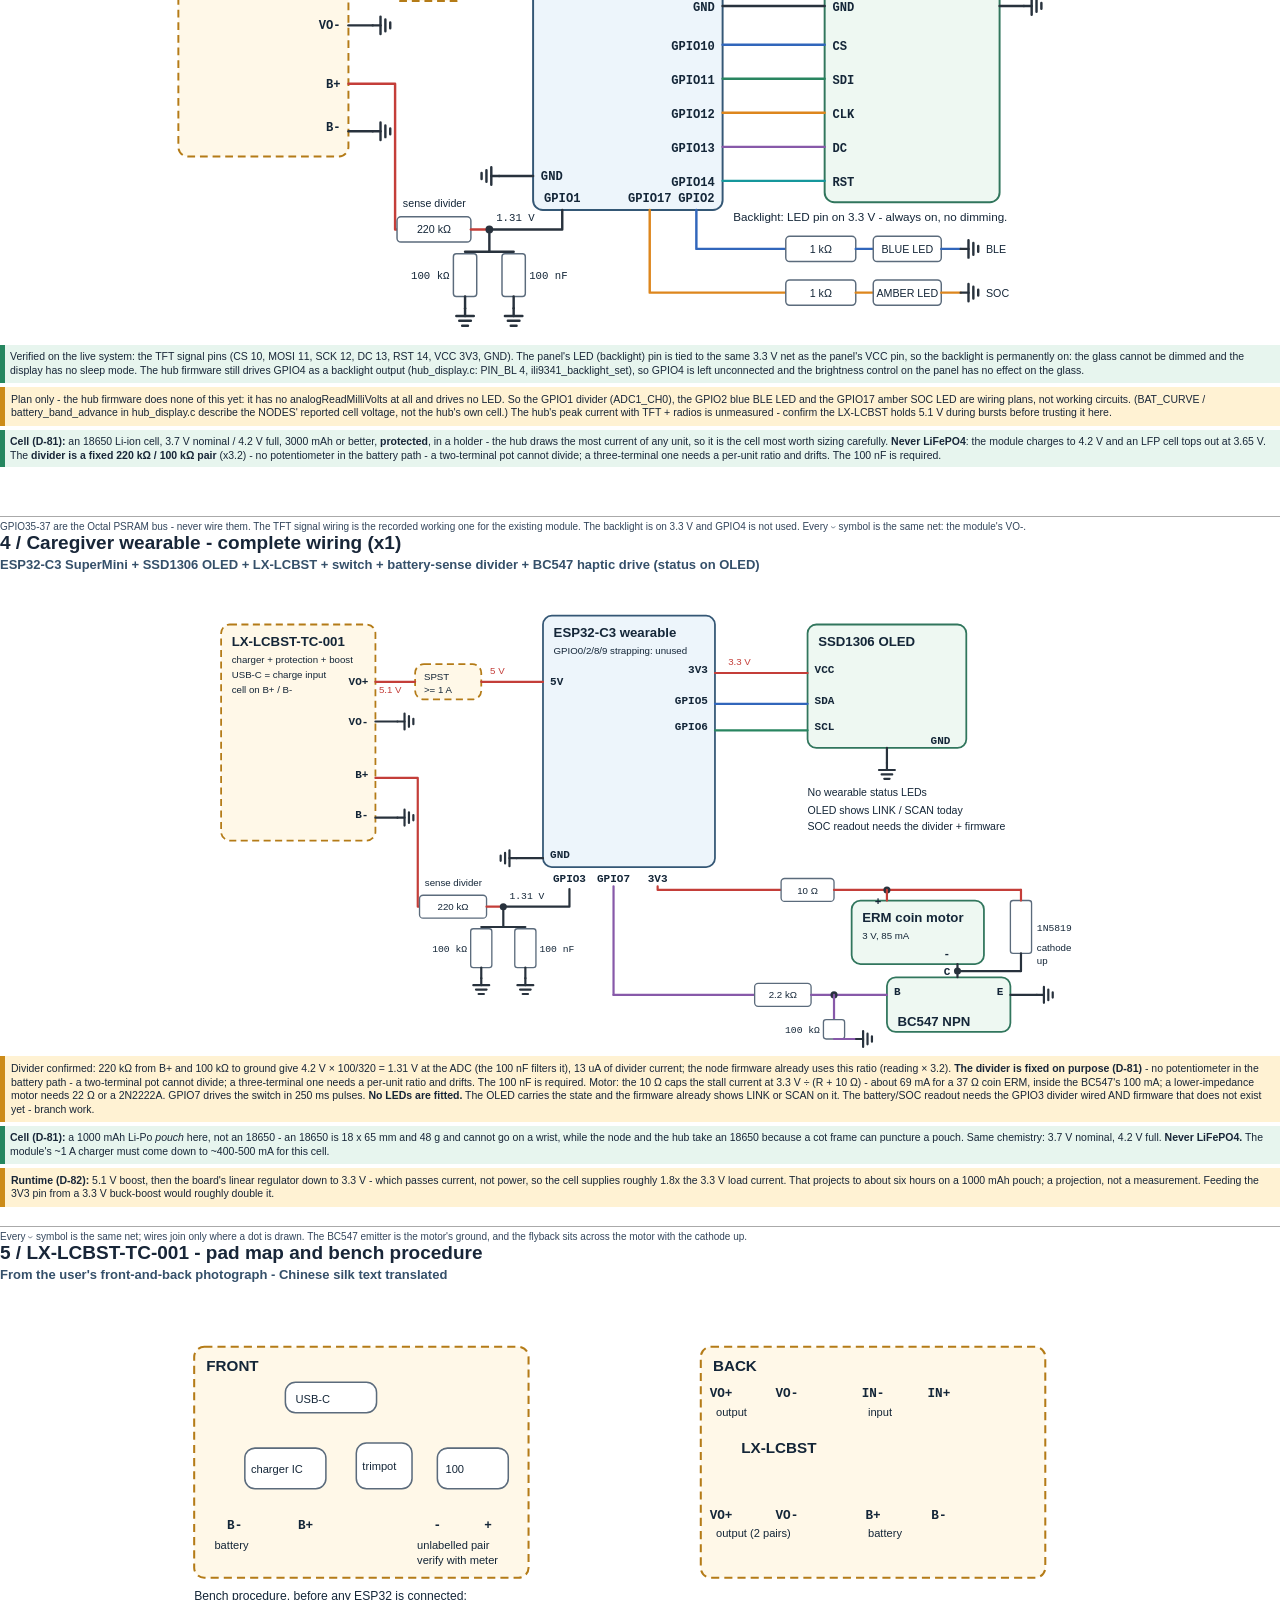
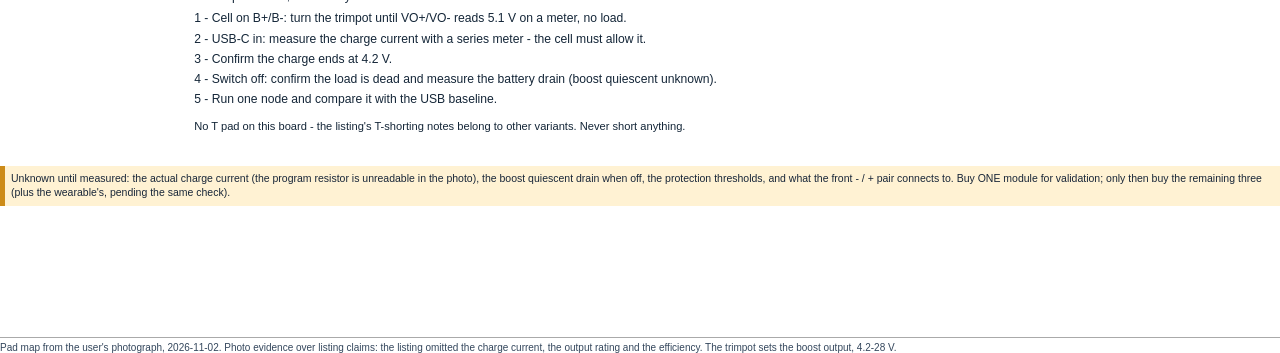
==== commit 169f091f: "docs(battery): correct the D-81 rationale, and record the divider's source impedance The owner clari" ====
--- a/SYSTEM_WIRING_DIAGRAMS.html
+++ b/SYSTEM_WIRING_DIAGRAMS.html
@@ -288,7 +288,7 @@
 <path d="M830.0 440.0 h8" class="wire black" stroke-width="2.5"/>
 <path d="M838.0 431.0 v18 M843.0 434.0 v12 M848.0 437.0 v6" class="wire black" stroke-width="2.5"/>
 <text x="856.0" y="444.0" class="small" text-anchor="start">SOC</text>
-</svg><div class="ok">Verified on the live system: the TFT signal pins (CS 10, MOSI 11, SCK 12, DC 13, RST 14, VCC 3V3, GND). The panel's LED (backlight) pin is tied to the same 3.3 V net as the panel's VCC pin, so the backlight is permanently on: the glass cannot be dimmed and the display has no sleep mode. The hub firmware still drives GPIO4 as a backlight output (hub_display.c: PIN_BL 4, ili9341_backlight_set), so GPIO4 is left unconnected and the brightness control on the panel has no effect on the glass.</div><div class="warning">Plan only - the hub firmware does none of this yet: it has no analogReadMilliVolts at all and drives no LED. So the GPIO1 divider (ADC1_CH0), the GPIO2 blue BLE LED and the GPIO17 amber SOC LED are wiring plans, not working circuits. (BAT_CURVE / battery_band_advance in hub_display.c describe the NODES' reported cell voltage, not the hub's own cell.) The hub's peak current with TFT + radios is unmeasured - confirm the LX-LCBST holds 5.1 V during bursts before trusting it here.</div><div class="ok"><b>Cell (D-81):</b> an 18650 Li-ion cell, 3.7 V nominal / 4.2 V full, 3000 mAh or better, <b>protected</b>, in a holder - the hub draws the most current of any unit, so it is the cell most worth sizing carefully. <b>Never LiFePO4</b>: the module charges to 4.2 V and an LFP cell tops out at 3.65 V. The <b>divider is a fixed 220 k&#937; / 100 k&#937; pair</b> (x3.2) - no potentiometer in the battery path, because it would put up to 4.2 V on a 3.3 V pin and the firmware cannot read the wiper position.</div><div class="foot">GPIO35-37 are the Octal PSRAM bus - never wire them. The TFT signal wiring is the recorded working one for the existing module. The backlight is on 3.3 V and GPIO4 is not used. Every &#9169; symbol is the same net: the module's VO-.</div></section>
+</svg><div class="ok">Verified on the live system: the TFT signal pins (CS 10, MOSI 11, SCK 12, DC 13, RST 14, VCC 3V3, GND). The panel's LED (backlight) pin is tied to the same 3.3 V net as the panel's VCC pin, so the backlight is permanently on: the glass cannot be dimmed and the display has no sleep mode. The hub firmware still drives GPIO4 as a backlight output (hub_display.c: PIN_BL 4, ili9341_backlight_set), so GPIO4 is left unconnected and the brightness control on the panel has no effect on the glass.</div><div class="warning">Plan only - the hub firmware does none of this yet: it has no analogReadMilliVolts at all and drives no LED. So the GPIO1 divider (ADC1_CH0), the GPIO2 blue BLE LED and the GPIO17 amber SOC LED are wiring plans, not working circuits. (BAT_CURVE / battery_band_advance in hub_display.c describe the NODES' reported cell voltage, not the hub's own cell.) The hub's peak current with TFT + radios is unmeasured - confirm the LX-LCBST holds 5.1 V during bursts before trusting it here.</div><div class="ok"><b>Cell (D-81):</b> an 18650 Li-ion cell, 3.7 V nominal / 4.2 V full, 3000 mAh or better, <b>protected</b>, in a holder - the hub draws the most current of any unit, so it is the cell most worth sizing carefully. <b>Never LiFePO4</b>: the module charges to 4.2 V and an LFP cell tops out at 3.65 V. The <b>divider is a fixed 220 k&#937; / 100 k&#937; pair</b> (x3.2) - no potentiometer in the battery path - a two-terminal pot cannot divide; a three-terminal one needs a per-unit ratio and drifts. The 100 nF is required.</div><div class="foot">GPIO35-37 are the Octal PSRAM bus - never wire them. The TFT signal wiring is the recorded working one for the existing module. The backlight is on 3.3 V and GPIO4 is not used. Every &#9169; symbol is the same net: the module's VO-.</div></section>
 <section class="page"><h1>4 / Caregiver wearable - complete wiring (x1)</h1><h2>ESP32-C3 SuperMini + SSD1306 OLED + LX-LCBST + switch + battery-sense divider + BC547 haptic drive (status on OLED)</h2><svg viewBox="0 0 1000 540" class="diagram">
 <rect x="25.0" y="55.0" width="175.0" height="245.0" rx="10" class="proposed"/>
 <text x="37.0" y="79.0" class="title" text-anchor="start">LX-LCBST-TC-001</text>
@@ -404,7 +404,7 @@
 <polyline points="920.0,475.0 950.0,475.0" class="wire black" stroke-width="2.5"/>
 <path d="M950.0 475.0 h8" class="wire black" stroke-width="2.5"/>
 <path d="M958.0 466.0 v18 M963.0 469.0 v12 M968.0 472.0 v6" class="wire black" stroke-width="2.5"/>
-</svg><div class="warning">Divider confirmed: 220 k&#937; from B+ and 100 k&#937; to ground give 4.2 V &#215; 100/320 = 1.31 V at the ADC (the 100 nF filters it), 13 uA of divider current; the node firmware already uses this ratio (reading &#215; 3.2). <b>The divider is fixed on purpose (D-81)</b> - no potentiometer in the battery path: it would put up to 4.2 V on a 3.3 V pin, and the firmware cannot read the wiper position. Motor: the 10 &#937; caps the stall current at 3.3 V &#247; (R + 10 &#937;) - about 69 mA for a 37 &#937; coin ERM, inside the BC547's 100 mA; a lower-impedance motor needs 22 &#937; or a 2N2222A. GPIO7 drives the switch in 250 ms pulses. <b>No LEDs are fitted.</b> The OLED carries the state and the firmware already shows LINK or SCAN on it. The battery/SOC readout needs the GPIO3 divider wired AND firmware that does not exist yet - branch work.</div><div class="ok"><b>Cell (D-81):</b> a 1000 mAh Li-Po <i>pouch</i> here, not an 18650 - an 18650 is 18 x 65 mm and 48 g and cannot go on a wrist, while the node and the hub take an 18650 because a cot frame can puncture a pouch. Same chemistry: 3.7 V nominal, 4.2 V full. <b>Never LiFePO4.</b> The module&#39;s ~1 A charger must come down to ~400-500 mA for this cell.</div><div class="warning"><b>Runtime (D-82):</b> 5.1 V boost, then the board&#39;s linear regulator down to 3.3 V - which passes current, not power, so the cell supplies roughly 1.8x the 3.3 V load current. That projects to about six hours on a 1000 mAh pouch; a projection, not a measurement. Feeding the 3V3 pin from a 3.3 V buck-boost would roughly double it.</div><div class="foot">Every &#9169; symbol is the same net; wires join only where a dot is drawn. The BC547 emitter is the motor's ground, and the flyback sits across the motor with the cathode up.</div></section>
+</svg><div class="warning">Divider confirmed: 220 k&#937; from B+ and 100 k&#937; to ground give 4.2 V &#215; 100/320 = 1.31 V at the ADC (the 100 nF filters it), 13 uA of divider current; the node firmware already uses this ratio (reading &#215; 3.2). <b>The divider is fixed on purpose (D-81)</b> - no potentiometer in the battery path - a two-terminal pot cannot divide; a three-terminal one needs a per-unit ratio and drifts. The 100 nF is required. Motor: the 10 &#937; caps the stall current at 3.3 V &#247; (R + 10 &#937;) - about 69 mA for a 37 &#937; coin ERM, inside the BC547's 100 mA; a lower-impedance motor needs 22 &#937; or a 2N2222A. GPIO7 drives the switch in 250 ms pulses. <b>No LEDs are fitted.</b> The OLED carries the state and the firmware already shows LINK or SCAN on it. The battery/SOC readout needs the GPIO3 divider wired AND firmware that does not exist yet - branch work.</div><div class="ok"><b>Cell (D-81):</b> a 1000 mAh Li-Po <i>pouch</i> here, not an 18650 - an 18650 is 18 x 65 mm and 48 g and cannot go on a wrist, while the node and the hub take an 18650 because a cot frame can puncture a pouch. Same chemistry: 3.7 V nominal, 4.2 V full. <b>Never LiFePO4.</b> The module&#39;s ~1 A charger must come down to ~400-500 mA for this cell.</div><div class="warning"><b>Runtime (D-82):</b> 5.1 V boost, then the board&#39;s linear regulator down to 3.3 V - which passes current, not power, so the cell supplies roughly 1.8x the 3.3 V load current. That projects to about six hours on a 1000 mAh pouch; a projection, not a measurement. Feeding the 3V3 pin from a 3.3 V buck-boost would roughly double it.</div><div class="foot">Every &#9169; symbol is the same net; wires join only where a dot is drawn. The BC547 emitter is the motor's ground, and the flyback sits across the motor with the cathode up.</div></section>
 <section class="page"><h1>5 / LX-LCBST-TC-001 - pad map and bench procedure</h1><h2>From the user's front-and-back photograph - Chinese silk text translated</h2><svg viewBox="0 0 1000 470" class="diagram">
 <rect x="60.0" y="60.0" width="330.0" height="228.0" rx="10" class="proposed"/>
 <text x="72.0" y="84.0" class="title" text-anchor="start">FRONT</text>
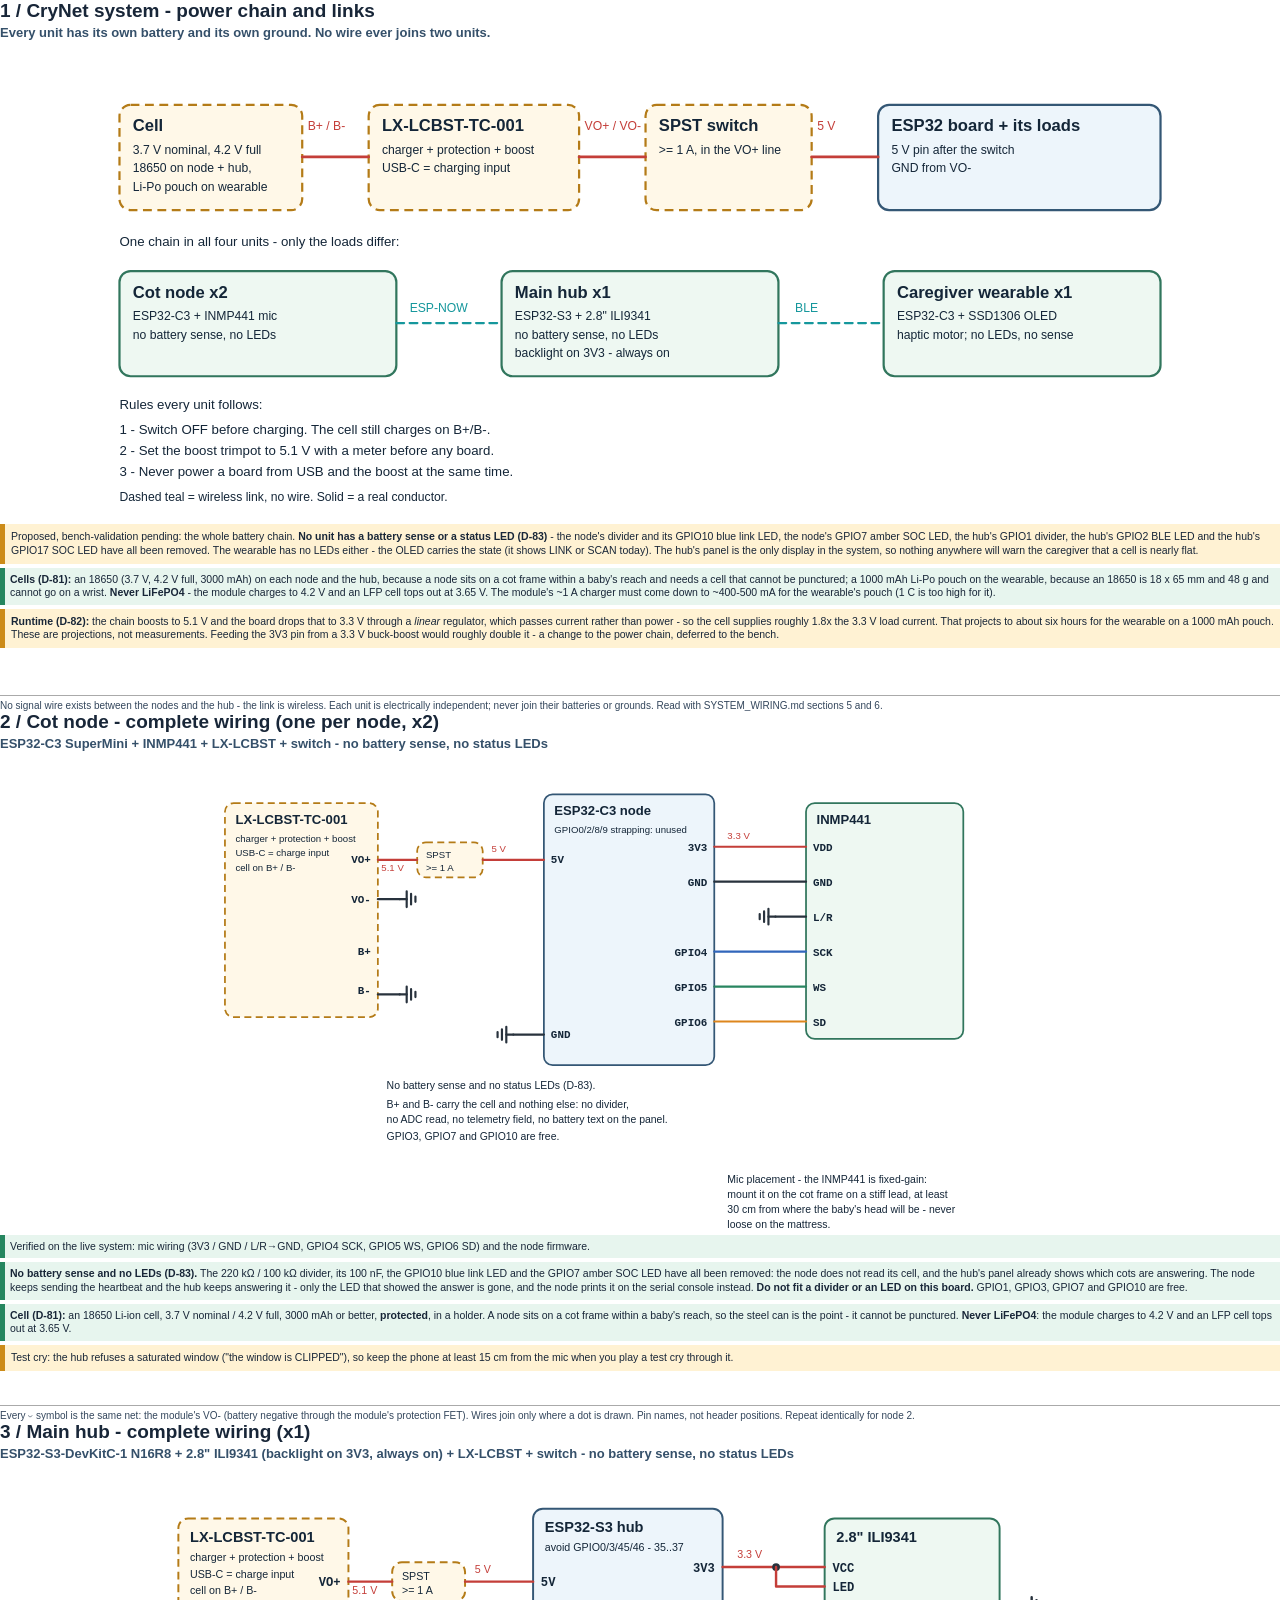
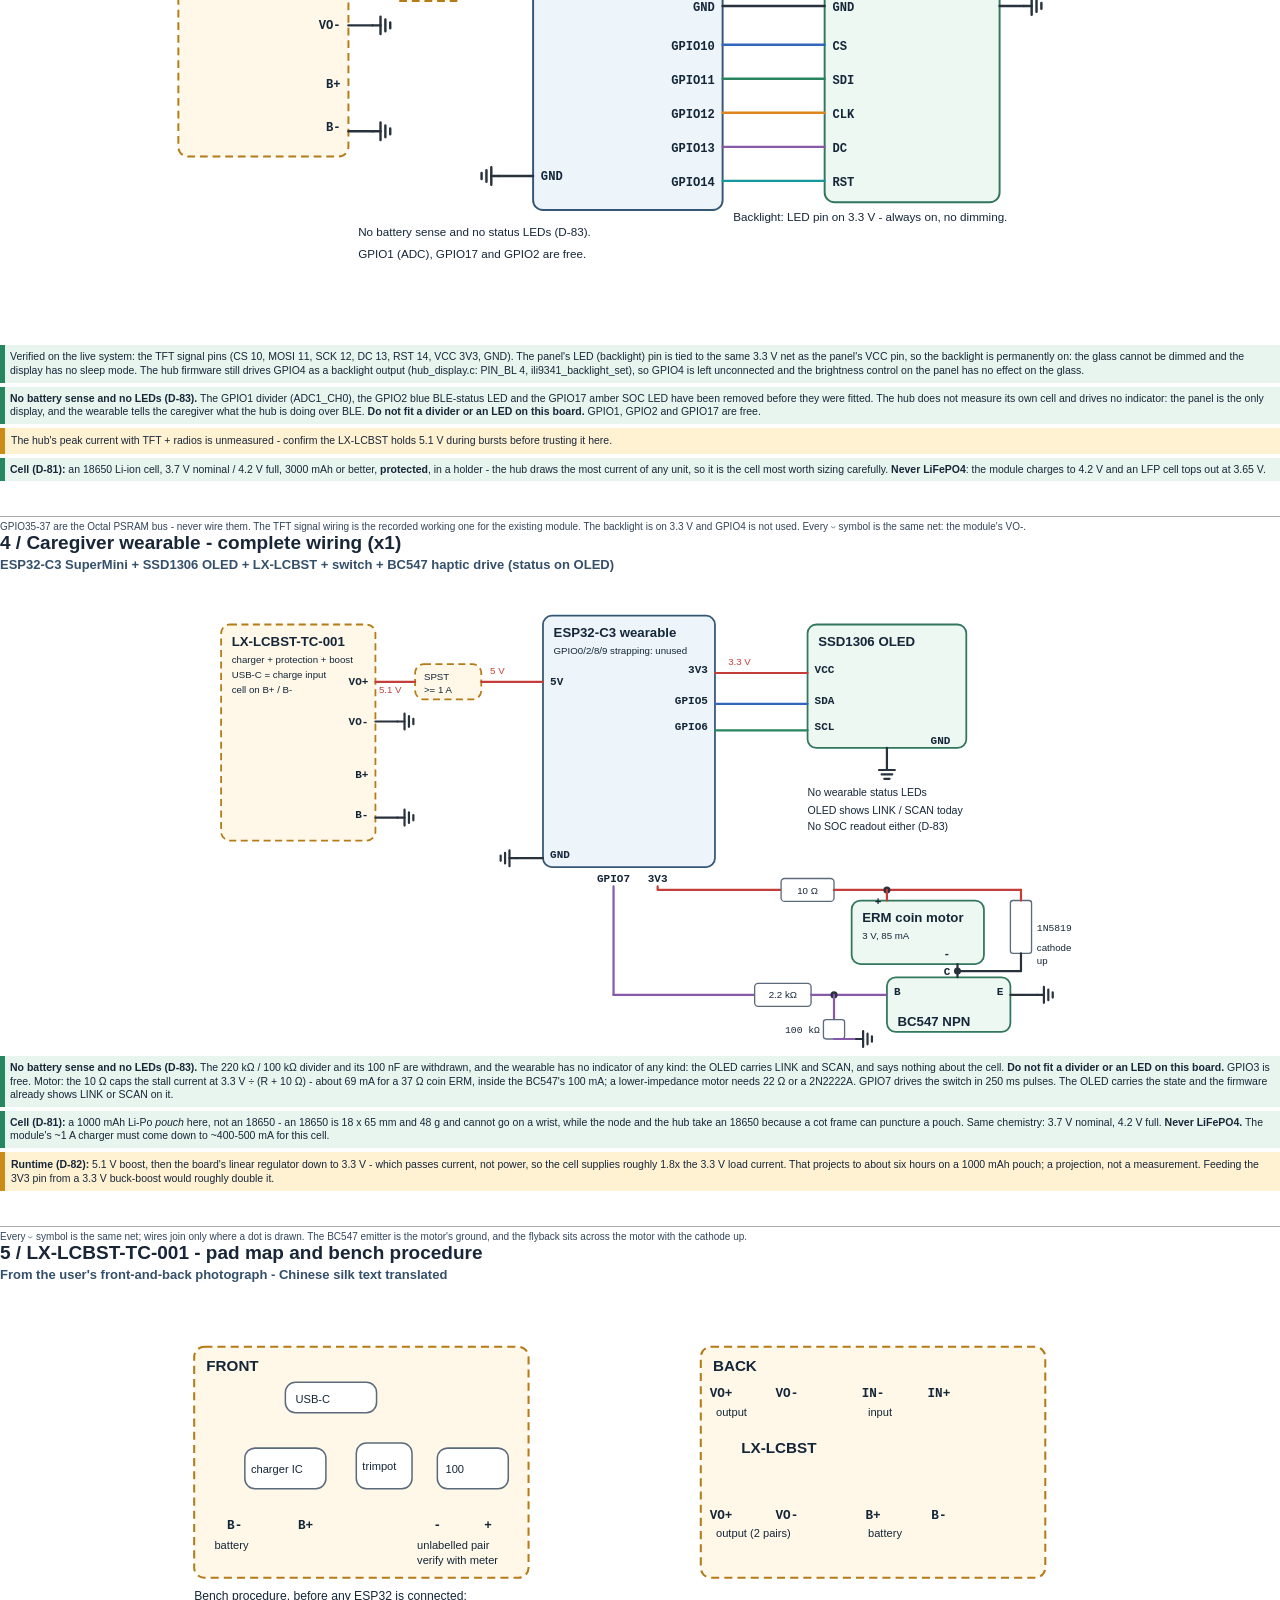
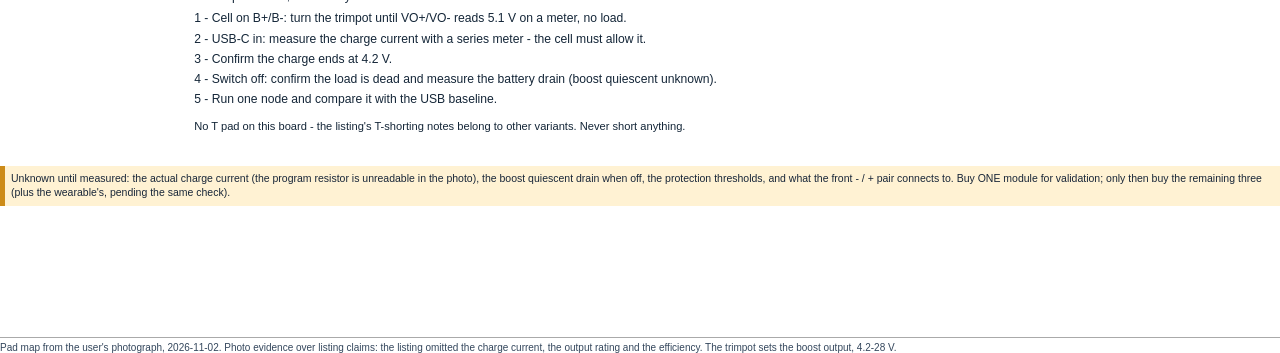
==== commit ce9dab2b: "feat(battery): take the battery SOC and the status LEDs out of the system (D-83) The owner asked for" ====
--- a/SYSTEM_WIRING_DIAGRAMS.html
+++ b/SYSTEM_WIRING_DIAGRAMS.html
@@ -60,16 +60,16 @@
 <rect x="30.0" y="205.0" width="250.0" height="95.0" rx="10" class="mod"/>
 <text x="42.0" y="229.0" class="title" text-anchor="start">Cot node  x2</text>
 <text x="42.0" y="249.0" class="small" text-anchor="start">ESP32-C3 + INMP441 mic</text>
-<text x="42.0" y="266.0" class="small" text-anchor="start">battery sense + 2 LEDs</text>
+<text x="42.0" y="266.0" class="small" text-anchor="start">no battery sense, no LEDs</text>
 <rect x="375.0" y="205.0" width="250.0" height="95.0" rx="10" class="mod"/>
 <text x="387.0" y="229.0" class="title" text-anchor="start">Main hub  x1</text>
 <text x="387.0" y="249.0" class="small" text-anchor="start">ESP32-S3 + 2.8&quot; ILI9341</text>
-<text x="387.0" y="266.0" class="small" text-anchor="start">battery sense + 2 LEDs</text>
+<text x="387.0" y="266.0" class="small" text-anchor="start">no battery sense, no LEDs</text>
 <text x="387.0" y="283.0" class="small" text-anchor="start">backlight on 3V3 - always on</text>
 <rect x="720.0" y="205.0" width="250.0" height="95.0" rx="10" class="mod"/>
 <text x="732.0" y="229.0" class="title" text-anchor="start">Caregiver wearable  x1</text>
 <text x="732.0" y="249.0" class="small" text-anchor="start">ESP32-C3 + SSD1306 OLED</text>
-<text x="732.0" y="266.0" class="small" text-anchor="start">haptic motor + battery sense; no LEDs</text>
+<text x="732.0" y="266.0" class="small" text-anchor="start">haptic motor; no LEDs, no sense</text>
 <polyline points="280.0,252.0 375.0,252.0" class="wire teal" stroke-width="2.0" stroke-dasharray="7 5"/>
 <text x="292.0" y="242.0" class="small" text-anchor="start" style="fill:#15979c">ESP-NOW</text>
 <polyline points="625.0,252.0 720.0,252.0" class="wire teal" stroke-width="2.0" stroke-dasharray="7 5"/>
@@ -79,8 +79,8 @@
 <text x="30.0" y="371.0" class="note" text-anchor="start">2 - Set the boost trimpot to 5.1 V with a meter before any board.</text>
 <text x="30.0" y="390.0" class="note" text-anchor="start">3 - Never power a board from USB and the boost at the same time.</text>
 <text x="30.0" y="413.0" class="small" text-anchor="start">Dashed teal = wireless link, no wire.  Solid = a real conductor.</text>
-</svg><div class="warning">Proposed, bench-validation pending: the whole battery chain. Firmware status: on the node the battery divider and the GPIO10 blue link LED exist and run; the GPIO7 amber SOC LED does not (no GPIO7 in node_crynet.ino). The hub firmware has no ADC read and no LED output at all, so its divider and its two LEDs are plan only. The wearable has no LEDs - the OLED carries the state (it shows LINK or SCAN today).</div><div class="ok"><b>Cells (D-81):</b> an 18650 (3.7 V, 4.2 V full, 3000 mAh) on each node and the hub, because a node sits on a cot frame within a baby&#39;s reach and needs a cell that cannot be punctured; a 1000 mAh Li-Po pouch on the wearable, because an 18650 is 18 x 65 mm and 48 g and cannot go on a wrist. <b>Never LiFePO4</b> - the module charges to 4.2 V and an LFP cell tops out at 3.65 V. The module&#39;s ~1 A charger must come down to ~400-500 mA for the wearable&#39;s pouch (1 C is too high for it).</div><div class="warning"><b>Runtime (D-82):</b> the chain boosts to 5.1 V and the board drops that to 3.3 V through a <i>linear</i> regulator, which passes current rather than power - so the cell supplies roughly 1.8x the 3.3 V load current. That projects to about six hours for the wearable on a 1000 mAh pouch. These are projections, not measurements. Feeding the 3V3 pin from a 3.3 V buck-boost would roughly double it - a change to the power chain, deferred to the bench.</div><div class="foot">No signal wire exists between the nodes and the hub - the link is wireless. Each unit is electrically independent; never join their batteries or grounds. Read with SYSTEM_WIRING.md sections 5 and 6.</div></section>
-<section class="page"><h1>2 / Cot node - complete wiring (one per node, x2)</h1><h2>ESP32-C3 SuperMini + INMP441 + LX-LCBST + switch + battery-sense divider + 2 LEDs</h2><svg viewBox="0 0 1000 545" class="diagram">
+</svg><div class="warning">Proposed, bench-validation pending: the whole battery chain. <b>No unit has a battery sense or a status LED (D-83)</b> - the node's divider and its GPIO10 blue link LED, the node's GPIO7 amber SOC LED, the hub's GPIO1 divider, the hub's GPIO2 BLE LED and the hub's GPIO17 SOC LED have all been removed. The wearable has no LEDs either - the OLED carries the state (it shows LINK or SCAN today). The hub's panel is the only display in the system, so nothing anywhere will warn the caregiver that a cell is nearly flat.</div><div class="ok"><b>Cells (D-81):</b> an 18650 (3.7 V, 4.2 V full, 3000 mAh) on each node and the hub, because a node sits on a cot frame within a baby&#39;s reach and needs a cell that cannot be punctured; a 1000 mAh Li-Po pouch on the wearable, because an 18650 is 18 x 65 mm and 48 g and cannot go on a wrist. <b>Never LiFePO4</b> - the module charges to 4.2 V and an LFP cell tops out at 3.65 V. The module&#39;s ~1 A charger must come down to ~400-500 mA for the wearable&#39;s pouch (1 C is too high for it).</div><div class="warning"><b>Runtime (D-82):</b> the chain boosts to 5.1 V and the board drops that to 3.3 V through a <i>linear</i> regulator, which passes current rather than power - so the cell supplies roughly 1.8x the 3.3 V load current. That projects to about six hours for the wearable on a 1000 mAh pouch. These are projections, not measurements. Feeding the 3V3 pin from a 3.3 V buck-boost would roughly double it - a change to the power chain, deferred to the bench.</div><div class="foot">No signal wire exists between the nodes and the hub - the link is wireless. Each unit is electrically independent; never join their batteries or grounds. Read with SYSTEM_WIRING.md sections 5 and 6.</div></section>
+<section class="page"><h1>2 / Cot node - complete wiring (one per node, x2)</h1><h2>ESP32-C3 SuperMini + INMP441 + LX-LCBST + switch - no battery sense, no status LEDs</h2><svg viewBox="0 0 1000 545" class="diagram">
 <rect x="25.0" y="55.0" width="175.0" height="245.0" rx="10" class="proposed"/>
 <text x="37.0" y="79.0" class="title" text-anchor="start">LX-LCBST-TC-001</text>
 <text x="37.0" y="99.0" class="small" text-anchor="start">charger + protection + boost</text>
@@ -103,9 +103,6 @@
 <text x="577.0" y="230.0" class="pin mono" text-anchor="end">GPIO4</text>
 <text x="577.0" y="270.0" class="pin mono" text-anchor="end">GPIO5</text>
 <text x="577.0" y="310.0" class="pin mono" text-anchor="end">GPIO6</text>
-<text x="420.0" y="347.0" class="pin mono" text-anchor="middle">GPIO3</text>
-<text x="490.0" y="347.0" class="pin mono" text-anchor="middle">GPIO7</text>
-<text x="545.0" y="347.0" class="pin mono" text-anchor="middle">GPIO10</text>
 <rect x="690.0" y="55.0" width="180.0" height="270.0" rx="10" class="mod"/>
 <text x="702.0" y="79.0" class="title" text-anchor="start">INMP441</text>
 <text x="698.0" y="110.0" class="pin mono" text-anchor="start">VDD</text>
@@ -127,27 +124,6 @@
 <polyline points="390.0,320.0 355.0,320.0" class="wire black" stroke-width="2.5"/>
 <path d="M355.0 320.0 h-8" class="wire black" stroke-width="2.5"/>
 <path d="M347.0 311.0 v18 M342.0 314.0 v12 M337.0 317.0 v6" class="wire black" stroke-width="2.5"/>
-<polyline points="200.0,225.0 248.0,225.0 248.0,375.0 250.0,375.0" class="wire red" stroke-width="2.5"/>
-<rect x="250.0" y="362.0" width="76.0" height="26.0" rx="4" class="part"/>
-<text x="288.0" y="379.1" class="small" text-anchor="middle">220 kΩ</text>
-<polyline points="326.0,375.0 345.0,375.0" class="wire red" stroke-width="2.5"/>
-<circle cx="345.0" cy="375.0" r="4" class="dot"/>
-<text x="352.0" y="366.0" class="small mono" text-anchor="start">1.31 V</text>
-<text x="256.0" y="352.0" class="small" text-anchor="start">sense divider</text>
-<polyline points="345.0,375.0 345.0,398.0" class="wire black" stroke-width="2.5"/>
-<polyline points="345.0,398.0 320.0,398.0" class="wire black" stroke-width="2.5"/>
-<polyline points="345.0,398.0 370.0,398.0" class="wire black" stroke-width="2.5"/>
-<rect x="308.0" y="400.0" width="24.0" height="44.0" rx="3" class="part"/>
-<text x="304.0" y="426.1" class="small mono" text-anchor="end">100 kΩ</text>
-<rect x="358.0" y="400.0" width="24.0" height="44.0" rx="3" class="part"/>
-<text x="386.0" y="426.1" class="small mono" text-anchor="start">100 nF</text>
-<polyline points="320.0,444.0 320.0,456.0" class="wire black" stroke-width="2.5"/>
-<path d="M320.0 456.0 v8" class="wire black" stroke-width="2.5"/>
-<path d="M311.0 464.0 h18 M314.0 469.0 h12 M317.0 474.0 h6" class="wire black" stroke-width="2.5"/>
-<polyline points="370.0,444.0 370.0,456.0" class="wire black" stroke-width="2.5"/>
-<path d="M370.0 456.0 v8" class="wire black" stroke-width="2.5"/>
-<path d="M361.0 464.0 h18 M364.0 469.0 h12 M367.0 474.0 h6" class="wire black" stroke-width="2.5"/>
-<polyline points="345.0,375.0 420.0,375.0 420.0,355.0" class="wire black" stroke-width="2.5"/>
 <polyline points="585.0,105.0 690.0,105.0" class="wire red" stroke-width="2.5"/>
 <text x="600.0" y="96.0" class="small" text-anchor="start" style="fill:#c43e39">3.3 V</text>
 <polyline points="585.0,145.0 690.0,145.0" class="wire black" stroke-width="2.5"/>
@@ -157,32 +133,16 @@
 <polyline points="585.0,225.0 690.0,225.0" class="wire blue" stroke-width="2.5"/>
 <polyline points="585.0,265.0 690.0,265.0" class="wire green" stroke-width="2.5"/>
 <polyline points="585.0,305.0 690.0,305.0" class="wire orange" stroke-width="2.5"/>
-<polyline points="545.0,355.0 545.0,395.0 650.0,395.0" class="wire blue" stroke-width="2.5"/>
-<rect x="650.0" y="382.0" width="72.0" height="26.0" rx="4" class="part"/>
-<text x="686.0" y="399.1" class="small" text-anchor="middle">1 kΩ</text>
-<polyline points="722.0,395.0 740.0,395.0" class="wire blue" stroke-width="2.5"/>
-<rect x="740.0" y="382.0" width="70.0" height="26.0" rx="4" class="part"/>
-<text x="775.0" y="399.1" class="small" text-anchor="middle">BLUE LED</text>
-<polyline points="810.0,395.0 830.0,395.0" class="wire blue" stroke-width="2.5"/>
-<path d="M830.0 395.0 h8" class="wire black" stroke-width="2.5"/>
-<path d="M838.0 386.0 v18 M843.0 389.0 v12 M848.0 392.0 v6" class="wire black" stroke-width="2.5"/>
-<text x="856.0" y="399.0" class="small" text-anchor="start">link</text>
-<polyline points="490.0,355.0 490.0,440.0 650.0,440.0" class="wire orange" stroke-width="2.5"/>
-<rect x="650.0" y="427.0" width="72.0" height="26.0" rx="4" class="part"/>
-<text x="686.0" y="444.1" class="small" text-anchor="middle">1 kΩ</text>
-<polyline points="722.0,440.0 740.0,440.0" class="wire orange" stroke-width="2.5"/>
-<rect x="740.0" y="427.0" width="70.0" height="26.0" rx="4" class="part"/>
-<text x="775.0" y="444.1" class="small" text-anchor="middle">AMBER LED</text>
-<polyline points="810.0,440.0 830.0,440.0" class="wire orange" stroke-width="2.5"/>
-<path d="M830.0 440.0 h8" class="wire black" stroke-width="2.5"/>
-<path d="M838.0 431.0 v18 M843.0 434.0 v12 M848.0 437.0 v6" class="wire black" stroke-width="2.5"/>
-<text x="856.0" y="444.0" class="small" text-anchor="start">SOC</text>
+<text x="210.0" y="382.0" class="note" text-anchor="start">No battery sense and no status LEDs (D-83).</text>
+<text x="210.0" y="404.0" class="note" text-anchor="start">B+ and B- carry the cell and nothing else: no divider,</text>
+<text x="210.0" y="421.0" class="note" text-anchor="start">no ADC read, no telemetry field, no battery text on the panel.</text>
+<text x="210.0" y="441.0" class="note" text-anchor="start">GPIO3, GPIO7 and GPIO10 are free.</text>
 <text x="600.0" y="490.0" class="note" text-anchor="start">Mic placement - the INMP441 is fixed-gain:</text>
 <text x="600.0" y="507.0" class="note" text-anchor="start">mount it on the cot frame on a stiff lead, at least</text>
 <text x="600.0" y="524.0" class="note" text-anchor="start">30 cm from where the baby&#x27;s head will be - never</text>
 <text x="600.0" y="541.0" class="note" text-anchor="start">loose on the mattress.</text>
-</svg><div class="ok">Verified on the live system: mic wiring (3V3 / GND / L/R&#8594;GND, GPIO4 SCK, GPIO5 WS, GPIO6 SD) and the node firmware. The battery divider <b>is</b> implemented: node_crynet.ino uses PIN_BATTERY 3 (ADC1_CH3), a trust gate that only accepts 800-1500 mV at the pin, and scales the reading by 3.2 - so the 220 k&#937; / 100 k&#937; values above are the right ones. The GPIO10 blue link LED is implemented too (PIN_LINK_LED 10). GPIO1 stays spare.</div><div class="warning">Needs firmware on a branch: the GPIO7 amber SOC LED is a dead wire as it stands - there is no GPIO7 anywhere in node_crynet.ino, so nothing drives that LED yet. On USB power the bench node prints "battery none (USB, or the divider is not wired)" - that is expected, it is the divider trust gate refusing an out-of-range pin reading, not a fault.</div><div class="ok"><b>Cell (D-81):</b> an 18650 Li-ion cell, 3.7 V nominal / 4.2 V full, 3000 mAh or better, <b>protected</b>, in a holder. A node sits on a cot frame within a baby&#39;s reach, so the steel can is the point - it cannot be punctured. <b>Never LiFePO4</b>: the module charges to 4.2 V and an LFP cell tops out at 3.65 V.</div><div class="warning">Test cry: the hub refuses a saturated window ("the window is CLIPPED"), so keep the phone at least 15 cm from the mic when you play a test cry through it.</div><div class="foot">Every &#9169; symbol is the same net: the module's VO- (battery negative through the module's protection FET). Wires join only where a dot is drawn. Pin names, not header positions. Repeat identically for node 2.</div></section>
-<section class="page"><h1>3 / Main hub - complete wiring (x1)</h1><h2>ESP32-S3-DevKitC-1 N16R8 + 2.8" ILI9341 (backlight on 3V3, always on) + LX-LCBST + switch + battery-sense divider + 2 LEDs</h2><svg viewBox="0 0 1000 490" class="diagram">
+</svg><div class="ok">Verified on the live system: mic wiring (3V3 / GND / L/R&#8594;GND, GPIO4 SCK, GPIO5 WS, GPIO6 SD) and the node firmware.</div><div class="ok"><b>No battery sense and no LEDs (D-83).</b> The 220 k&#937; / 100 k&#937; divider, its 100 nF, the GPIO10 blue link LED and the GPIO7 amber SOC LED have all been removed: the node does not read its cell, and the hub's panel already shows which cots are answering. The node keeps sending the heartbeat and the hub keeps answering it - only the LED that showed the answer is gone, and the node prints it on the serial console instead. <b>Do not fit a divider or an LED on this board.</b> GPIO1, GPIO3, GPIO7 and GPIO10 are free.</div><div class="ok"><b>Cell (D-81):</b> an 18650 Li-ion cell, 3.7 V nominal / 4.2 V full, 3000 mAh or better, <b>protected</b>, in a holder. A node sits on a cot frame within a baby&#39;s reach, so the steel can is the point - it cannot be punctured. <b>Never LiFePO4</b>: the module charges to 4.2 V and an LFP cell tops out at 3.65 V.</div><div class="warning">Test cry: the hub refuses a saturated window ("the window is CLIPPED"), so keep the phone at least 15 cm from the mic when you play a test cry through it.</div><div class="foot">Every &#9169; symbol is the same net: the module's VO- (battery negative through the module's protection FET). Wires join only where a dot is drawn. Pin names, not header positions. Repeat identically for node 2.</div></section>
+<section class="page"><h1>3 / Main hub - complete wiring (x1)</h1><h2>ESP32-S3-DevKitC-1 N16R8 + 2.8" ILI9341 (backlight on 3V3, always on) + LX-LCBST + switch - no battery sense, no status LEDs</h2><svg viewBox="0 0 1000 490" class="diagram">
 <rect x="25.0" y="55.0" width="175.0" height="245.0" rx="10" class="proposed"/>
 <text x="37.0" y="79.0" class="title" text-anchor="start">LX-LCBST-TC-001</text>
 <text x="37.0" y="99.0" class="small" text-anchor="start">charger + protection + boost</text>
@@ -207,9 +167,6 @@
 <text x="577.0" y="260.0" class="pin mono" text-anchor="end">GPIO12</text>
 <text x="577.0" y="295.0" class="pin mono" text-anchor="end">GPIO13</text>
 <text x="577.0" y="330.0" class="pin mono" text-anchor="end">GPIO14</text>
-<text x="420.0" y="347.0" class="pin mono" text-anchor="middle">GPIO1</text>
-<text x="510.0" y="347.0" class="pin mono" text-anchor="middle">GPIO17</text>
-<text x="558.0" y="347.0" class="pin mono" text-anchor="middle">GPIO2</text>
 <rect x="690.0" y="55.0" width="180.0" height="292.0" rx="10" class="mod"/>
 <text x="702.0" y="79.0" class="title" text-anchor="start">2.8&quot; ILI9341</text>
 <text x="698.0" y="110.0" class="pin mono" text-anchor="start">VCC</text>
@@ -233,27 +190,6 @@
 <polyline points="390.0,320.0 355.0,320.0" class="wire black" stroke-width="2.5"/>
 <path d="M355.0 320.0 h-8" class="wire black" stroke-width="2.5"/>
 <path d="M347.0 311.0 v18 M342.0 314.0 v12 M337.0 317.0 v6" class="wire black" stroke-width="2.5"/>
-<polyline points="200.0,225.0 248.0,225.0 248.0,375.0 250.0,375.0" class="wire red" stroke-width="2.5"/>
-<rect x="250.0" y="362.0" width="76.0" height="26.0" rx="4" class="part"/>
-<text x="288.0" y="379.1" class="small" text-anchor="middle">220 kΩ</text>
-<polyline points="326.0,375.0 345.0,375.0" class="wire red" stroke-width="2.5"/>
-<circle cx="345.0" cy="375.0" r="4" class="dot"/>
-<text x="352.0" y="366.0" class="small mono" text-anchor="start">1.31 V</text>
-<text x="256.0" y="352.0" class="small" text-anchor="start">sense divider</text>
-<polyline points="345.0,375.0 345.0,398.0" class="wire black" stroke-width="2.5"/>
-<polyline points="345.0,398.0 320.0,398.0" class="wire black" stroke-width="2.5"/>
-<polyline points="345.0,398.0 370.0,398.0" class="wire black" stroke-width="2.5"/>
-<rect x="308.0" y="400.0" width="24.0" height="44.0" rx="3" class="part"/>
-<text x="304.0" y="426.1" class="small mono" text-anchor="end">100 kΩ</text>
-<rect x="358.0" y="400.0" width="24.0" height="44.0" rx="3" class="part"/>
-<text x="386.0" y="426.1" class="small mono" text-anchor="start">100 nF</text>
-<polyline points="320.0,444.0 320.0,456.0" class="wire black" stroke-width="2.5"/>
-<path d="M320.0 456.0 v8" class="wire black" stroke-width="2.5"/>
-<path d="M311.0 464.0 h18 M314.0 469.0 h12 M317.0 474.0 h6" class="wire black" stroke-width="2.5"/>
-<polyline points="370.0,444.0 370.0,456.0" class="wire black" stroke-width="2.5"/>
-<path d="M370.0 456.0 v8" class="wire black" stroke-width="2.5"/>
-<path d="M361.0 464.0 h18 M364.0 469.0 h12 M367.0 474.0 h6" class="wire black" stroke-width="2.5"/>
-<polyline points="345.0,375.0 420.0,375.0 420.0,355.0" class="wire black" stroke-width="2.5"/>
 <polyline points="585.0,105.0 690.0,105.0" class="wire red" stroke-width="2.5"/>
 <text x="600.0" y="96.0" class="small" text-anchor="start" style="fill:#c43e39">3.3 V</text>
 <circle cx="640.0" cy="105.0" r="4" class="dot"/>
@@ -268,28 +204,10 @@
 <path d="M895.0 145.0 h8" class="wire black" stroke-width="2.5"/>
 <path d="M903.0 136.0 v18 M908.0 139.0 v12 M913.0 142.0 v6" class="wire black" stroke-width="2.5"/>
 <text x="596.0" y="366.0" class="note" text-anchor="start">Backlight: LED pin on 3.3 V - always on, no dimming.</text>
-<polyline points="558.0,355.0 558.0,395.0 650.0,395.0" class="wire blue" stroke-width="2.5"/>
-<rect x="650.0" y="382.0" width="72.0" height="26.0" rx="4" class="part"/>
-<text x="686.0" y="399.1" class="small" text-anchor="middle">1 kΩ</text>
-<polyline points="722.0,395.0 740.0,395.0" class="wire blue" stroke-width="2.5"/>
-<rect x="740.0" y="382.0" width="70.0" height="26.0" rx="4" class="part"/>
-<text x="775.0" y="399.1" class="small" text-anchor="middle">BLUE LED</text>
-<polyline points="810.0,395.0 830.0,395.0" class="wire blue" stroke-width="2.5"/>
-<path d="M830.0 395.0 h8" class="wire black" stroke-width="2.5"/>
-<path d="M838.0 386.0 v18 M843.0 389.0 v12 M848.0 392.0 v6" class="wire black" stroke-width="2.5"/>
-<text x="856.0" y="399.0" class="small" text-anchor="start">BLE</text>
-<polyline points="510.0,355.0 510.0,440.0 650.0,440.0" class="wire orange" stroke-width="2.5"/>
-<rect x="650.0" y="427.0" width="72.0" height="26.0" rx="4" class="part"/>
-<text x="686.0" y="444.1" class="small" text-anchor="middle">1 kΩ</text>
-<polyline points="722.0,440.0 740.0,440.0" class="wire orange" stroke-width="2.5"/>
-<rect x="740.0" y="427.0" width="70.0" height="26.0" rx="4" class="part"/>
-<text x="775.0" y="444.1" class="small" text-anchor="middle">AMBER LED</text>
-<polyline points="810.0,440.0 830.0,440.0" class="wire orange" stroke-width="2.5"/>
-<path d="M830.0 440.0 h8" class="wire black" stroke-width="2.5"/>
-<path d="M838.0 431.0 v18 M843.0 434.0 v12 M848.0 437.0 v6" class="wire black" stroke-width="2.5"/>
-<text x="856.0" y="444.0" class="small" text-anchor="start">SOC</text>
-</svg><div class="ok">Verified on the live system: the TFT signal pins (CS 10, MOSI 11, SCK 12, DC 13, RST 14, VCC 3V3, GND). The panel's LED (backlight) pin is tied to the same 3.3 V net as the panel's VCC pin, so the backlight is permanently on: the glass cannot be dimmed and the display has no sleep mode. The hub firmware still drives GPIO4 as a backlight output (hub_display.c: PIN_BL 4, ili9341_backlight_set), so GPIO4 is left unconnected and the brightness control on the panel has no effect on the glass.</div><div class="warning">Plan only - the hub firmware does none of this yet: it has no analogReadMilliVolts at all and drives no LED. So the GPIO1 divider (ADC1_CH0), the GPIO2 blue BLE LED and the GPIO17 amber SOC LED are wiring plans, not working circuits. (BAT_CURVE / battery_band_advance in hub_display.c describe the NODES' reported cell voltage, not the hub's own cell.) The hub's peak current with TFT + radios is unmeasured - confirm the LX-LCBST holds 5.1 V during bursts before trusting it here.</div><div class="ok"><b>Cell (D-81):</b> an 18650 Li-ion cell, 3.7 V nominal / 4.2 V full, 3000 mAh or better, <b>protected</b>, in a holder - the hub draws the most current of any unit, so it is the cell most worth sizing carefully. <b>Never LiFePO4</b>: the module charges to 4.2 V and an LFP cell tops out at 3.65 V. The <b>divider is a fixed 220 k&#937; / 100 k&#937; pair</b> (x3.2) - no potentiometer in the battery path - a two-terminal pot cannot divide; a three-terminal one needs a per-unit ratio and drifts. The 100 nF is required.</div><div class="foot">GPIO35-37 are the Octal PSRAM bus - never wire them. The TFT signal wiring is the recorded working one for the existing module. The backlight is on 3.3 V and GPIO4 is not used. Every &#9169; symbol is the same net: the module's VO-.</div></section>
-<section class="page"><h1>4 / Caregiver wearable - complete wiring (x1)</h1><h2>ESP32-C3 SuperMini + SSD1306 OLED + LX-LCBST + switch + battery-sense divider + BC547 haptic drive (status on OLED)</h2><svg viewBox="0 0 1000 540" class="diagram">
+<text x="210.0" y="382.0" class="note" text-anchor="start">No battery sense and no status LEDs (D-83).</text>
+<text x="210.0" y="404.0" class="note" text-anchor="start">GPIO1 (ADC), GPIO17 and GPIO2 are free.</text>
+</svg><div class="ok">Verified on the live system: the TFT signal pins (CS 10, MOSI 11, SCK 12, DC 13, RST 14, VCC 3V3, GND). The panel's LED (backlight) pin is tied to the same 3.3 V net as the panel's VCC pin, so the backlight is permanently on: the glass cannot be dimmed and the display has no sleep mode. The hub firmware still drives GPIO4 as a backlight output (hub_display.c: PIN_BL 4, ili9341_backlight_set), so GPIO4 is left unconnected and the brightness control on the panel has no effect on the glass.</div><div class="ok"><b>No battery sense and no LEDs (D-83).</b> The GPIO1 divider (ADC1_CH0), the GPIO2 blue BLE-status LED and the GPIO17 amber SOC LED have been removed before they were fitted. The hub does not measure its own cell and drives no indicator: the panel is the only display, and the wearable tells the caregiver what the hub is doing over BLE. <b>Do not fit a divider or an LED on this board.</b> GPIO1, GPIO2 and GPIO17 are free.</div><div class="warning">The hub's peak current with TFT + radios is unmeasured - confirm the LX-LCBST holds 5.1 V during bursts before trusting it here.</div><div class="ok"><b>Cell (D-81):</b> an 18650 Li-ion cell, 3.7 V nominal / 4.2 V full, 3000 mAh or better, <b>protected</b>, in a holder - the hub draws the most current of any unit, so it is the cell most worth sizing carefully. <b>Never LiFePO4</b>: the module charges to 4.2 V and an LFP cell tops out at 3.65 V.</div><div class="foot">GPIO35-37 are the Octal PSRAM bus - never wire them. The TFT signal wiring is the recorded working one for the existing module. The backlight is on 3.3 V and GPIO4 is not used. Every &#9169; symbol is the same net: the module's VO-.</div></section>
+<section class="page"><h1>4 / Caregiver wearable - complete wiring (x1)</h1><h2>ESP32-C3 SuperMini + SSD1306 OLED + LX-LCBST + switch + BC547 haptic drive (status on OLED)</h2><svg viewBox="0 0 1000 540" class="diagram">
 <rect x="25.0" y="55.0" width="175.0" height="245.0" rx="10" class="proposed"/>
 <text x="37.0" y="79.0" class="title" text-anchor="start">LX-LCBST-TC-001</text>
 <text x="37.0" y="99.0" class="small" text-anchor="start">charger + protection + boost</text>
@@ -310,7 +228,6 @@
 <text x="577.0" y="110.0" class="pin mono" text-anchor="end">3V3</text>
 <text x="577.0" y="145.0" class="pin mono" text-anchor="end">GPIO5</text>
 <text x="577.0" y="175.0" class="pin mono" text-anchor="end">GPIO6</text>
-<text x="420.0" y="347.0" class="pin mono" text-anchor="middle">GPIO3</text>
 <text x="470.0" y="347.0" class="pin mono" text-anchor="middle">GPIO7</text>
 <text x="520.0" y="347.0" class="pin mono" text-anchor="middle">3V3</text>
 <rect x="690.0" y="55.0" width="180.0" height="140.0" rx="10" class="mod"/>
@@ -332,27 +249,6 @@
 <polyline points="390.0,320.0 360.0,320.0" class="wire black" stroke-width="2.5"/>
 <path d="M360.0 320.0 h-8" class="wire black" stroke-width="2.5"/>
 <path d="M352.0 311.0 v18 M347.0 314.0 v12 M342.0 317.0 v6" class="wire black" stroke-width="2.5"/>
-<polyline points="200.0,229.0 248.0,229.0 248.0,375.0 250.0,375.0" class="wire red" stroke-width="2.5"/>
-<rect x="250.0" y="362.0" width="76.0" height="26.0" rx="4" class="part"/>
-<text x="288.0" y="379.1" class="small" text-anchor="middle">220 kΩ</text>
-<polyline points="326.0,375.0 345.0,375.0" class="wire red" stroke-width="2.5"/>
-<circle cx="345.0" cy="375.0" r="4" class="dot"/>
-<text x="352.0" y="366.0" class="small mono" text-anchor="start">1.31 V</text>
-<text x="256.0" y="352.0" class="small" text-anchor="start">sense divider</text>
-<polyline points="345.0,375.0 345.0,398.0" class="wire black" stroke-width="2.5"/>
-<polyline points="345.0,398.0 320.0,398.0" class="wire black" stroke-width="2.5"/>
-<polyline points="345.0,398.0 370.0,398.0" class="wire black" stroke-width="2.5"/>
-<rect x="308.0" y="400.0" width="24.0" height="44.0" rx="3" class="part"/>
-<text x="304.0" y="426.1" class="small mono" text-anchor="end">100 kΩ</text>
-<rect x="358.0" y="400.0" width="24.0" height="44.0" rx="3" class="part"/>
-<text x="386.0" y="426.1" class="small mono" text-anchor="start">100 nF</text>
-<polyline points="320.0,444.0 320.0,456.0" class="wire black" stroke-width="2.5"/>
-<path d="M320.0 456.0 v8" class="wire black" stroke-width="2.5"/>
-<path d="M311.0 464.0 h18 M314.0 469.0 h12 M317.0 474.0 h6" class="wire black" stroke-width="2.5"/>
-<polyline points="370.0,444.0 370.0,456.0" class="wire black" stroke-width="2.5"/>
-<path d="M370.0 456.0 v8" class="wire black" stroke-width="2.5"/>
-<path d="M361.0 464.0 h18 M364.0 469.0 h12 M367.0 474.0 h6" class="wire black" stroke-width="2.5"/>
-<polyline points="345.0,375.0 420.0,375.0 420.0,355.0" class="wire black" stroke-width="2.5"/>
 <polyline points="585.0,110.0 690.0,110.0" class="wire red" stroke-width="2.5"/>
 <text x="600.0" y="101.0" class="small" text-anchor="start" style="fill:#c43e39">3.3 V</text>
 <polyline points="585.0,145.0 690.0,145.0" class="wire blue" stroke-width="2.5"/>
@@ -362,7 +258,7 @@
 <path d="M771.0 220.0 h18 M774.0 225.0 h12 M777.0 230.0 h6" class="wire black" stroke-width="2.5"/>
 <text x="690.0" y="250.0" class="note" text-anchor="start">No wearable status LEDs</text>
 <text x="690.0" y="270.0" class="note" text-anchor="start">OLED shows LINK / SCAN today</text>
-<text x="690.0" y="288.0" class="note" text-anchor="start">SOC readout needs the divider + firmware</text>
+<text x="690.0" y="288.0" class="note" text-anchor="start">No SOC readout either (D-83)</text>
 <polyline points="520.0,352.0 520.0,356.0 660.0,356.0" class="wire red" stroke-width="2.5"/>
 <rect x="660.0" y="343.0" width="60.0" height="26.0" rx="4" class="part"/>
 <text x="690.0" y="360.1" class="small" text-anchor="middle">10 Ω</text>
@@ -404,7 +300,7 @@
 <polyline points="920.0,475.0 950.0,475.0" class="wire black" stroke-width="2.5"/>
 <path d="M950.0 475.0 h8" class="wire black" stroke-width="2.5"/>
 <path d="M958.0 466.0 v18 M963.0 469.0 v12 M968.0 472.0 v6" class="wire black" stroke-width="2.5"/>
-</svg><div class="warning">Divider confirmed: 220 k&#937; from B+ and 100 k&#937; to ground give 4.2 V &#215; 100/320 = 1.31 V at the ADC (the 100 nF filters it), 13 uA of divider current; the node firmware already uses this ratio (reading &#215; 3.2). <b>The divider is fixed on purpose (D-81)</b> - no potentiometer in the battery path - a two-terminal pot cannot divide; a three-terminal one needs a per-unit ratio and drifts. The 100 nF is required. Motor: the 10 &#937; caps the stall current at 3.3 V &#247; (R + 10 &#937;) - about 69 mA for a 37 &#937; coin ERM, inside the BC547's 100 mA; a lower-impedance motor needs 22 &#937; or a 2N2222A. GPIO7 drives the switch in 250 ms pulses. <b>No LEDs are fitted.</b> The OLED carries the state and the firmware already shows LINK or SCAN on it. The battery/SOC readout needs the GPIO3 divider wired AND firmware that does not exist yet - branch work.</div><div class="ok"><b>Cell (D-81):</b> a 1000 mAh Li-Po <i>pouch</i> here, not an 18650 - an 18650 is 18 x 65 mm and 48 g and cannot go on a wrist, while the node and the hub take an 18650 because a cot frame can puncture a pouch. Same chemistry: 3.7 V nominal, 4.2 V full. <b>Never LiFePO4.</b> The module&#39;s ~1 A charger must come down to ~400-500 mA for this cell.</div><div class="warning"><b>Runtime (D-82):</b> 5.1 V boost, then the board&#39;s linear regulator down to 3.3 V - which passes current, not power, so the cell supplies roughly 1.8x the 3.3 V load current. That projects to about six hours on a 1000 mAh pouch; a projection, not a measurement. Feeding the 3V3 pin from a 3.3 V buck-boost would roughly double it.</div><div class="foot">Every &#9169; symbol is the same net; wires join only where a dot is drawn. The BC547 emitter is the motor's ground, and the flyback sits across the motor with the cathode up.</div></section>
+</svg><div class="ok"><b>No battery sense and no LEDs (D-83).</b> The 220 k&#937; / 100 k&#937; divider and its 100 nF are withdrawn, and the wearable has no indicator of any kind: the OLED carries LINK and SCAN, and says nothing about the cell. <b>Do not fit a divider or an LED on this board.</b> GPIO3 is free. Motor: the 10 &#937; caps the stall current at 3.3 V &#247; (R + 10 &#937;) - about 69 mA for a 37 &#937; coin ERM, inside the BC547's 100 mA; a lower-impedance motor needs 22 &#937; or a 2N2222A. GPIO7 drives the switch in 250 ms pulses. The OLED carries the state and the firmware already shows LINK or SCAN on it.</div><div class="ok"><b>Cell (D-81):</b> a 1000 mAh Li-Po <i>pouch</i> here, not an 18650 - an 18650 is 18 x 65 mm and 48 g and cannot go on a wrist, while the node and the hub take an 18650 because a cot frame can puncture a pouch. Same chemistry: 3.7 V nominal, 4.2 V full. <b>Never LiFePO4.</b> The module&#39;s ~1 A charger must come down to ~400-500 mA for this cell.</div><div class="warning"><b>Runtime (D-82):</b> 5.1 V boost, then the board&#39;s linear regulator down to 3.3 V - which passes current, not power, so the cell supplies roughly 1.8x the 3.3 V load current. That projects to about six hours on a 1000 mAh pouch; a projection, not a measurement. Feeding the 3V3 pin from a 3.3 V buck-boost would roughly double it.</div><div class="foot">Every &#9169; symbol is the same net; wires join only where a dot is drawn. The BC547 emitter is the motor's ground, and the flyback sits across the motor with the cathode up.</div></section>
 <section class="page"><h1>5 / LX-LCBST-TC-001 - pad map and bench procedure</h1><h2>From the user's front-and-back photograph - Chinese silk text translated</h2><svg viewBox="0 0 1000 470" class="diagram">
 <rect x="60.0" y="60.0" width="330.0" height="228.0" rx="10" class="proposed"/>
 <text x="72.0" y="84.0" class="title" text-anchor="start">FRONT</text>
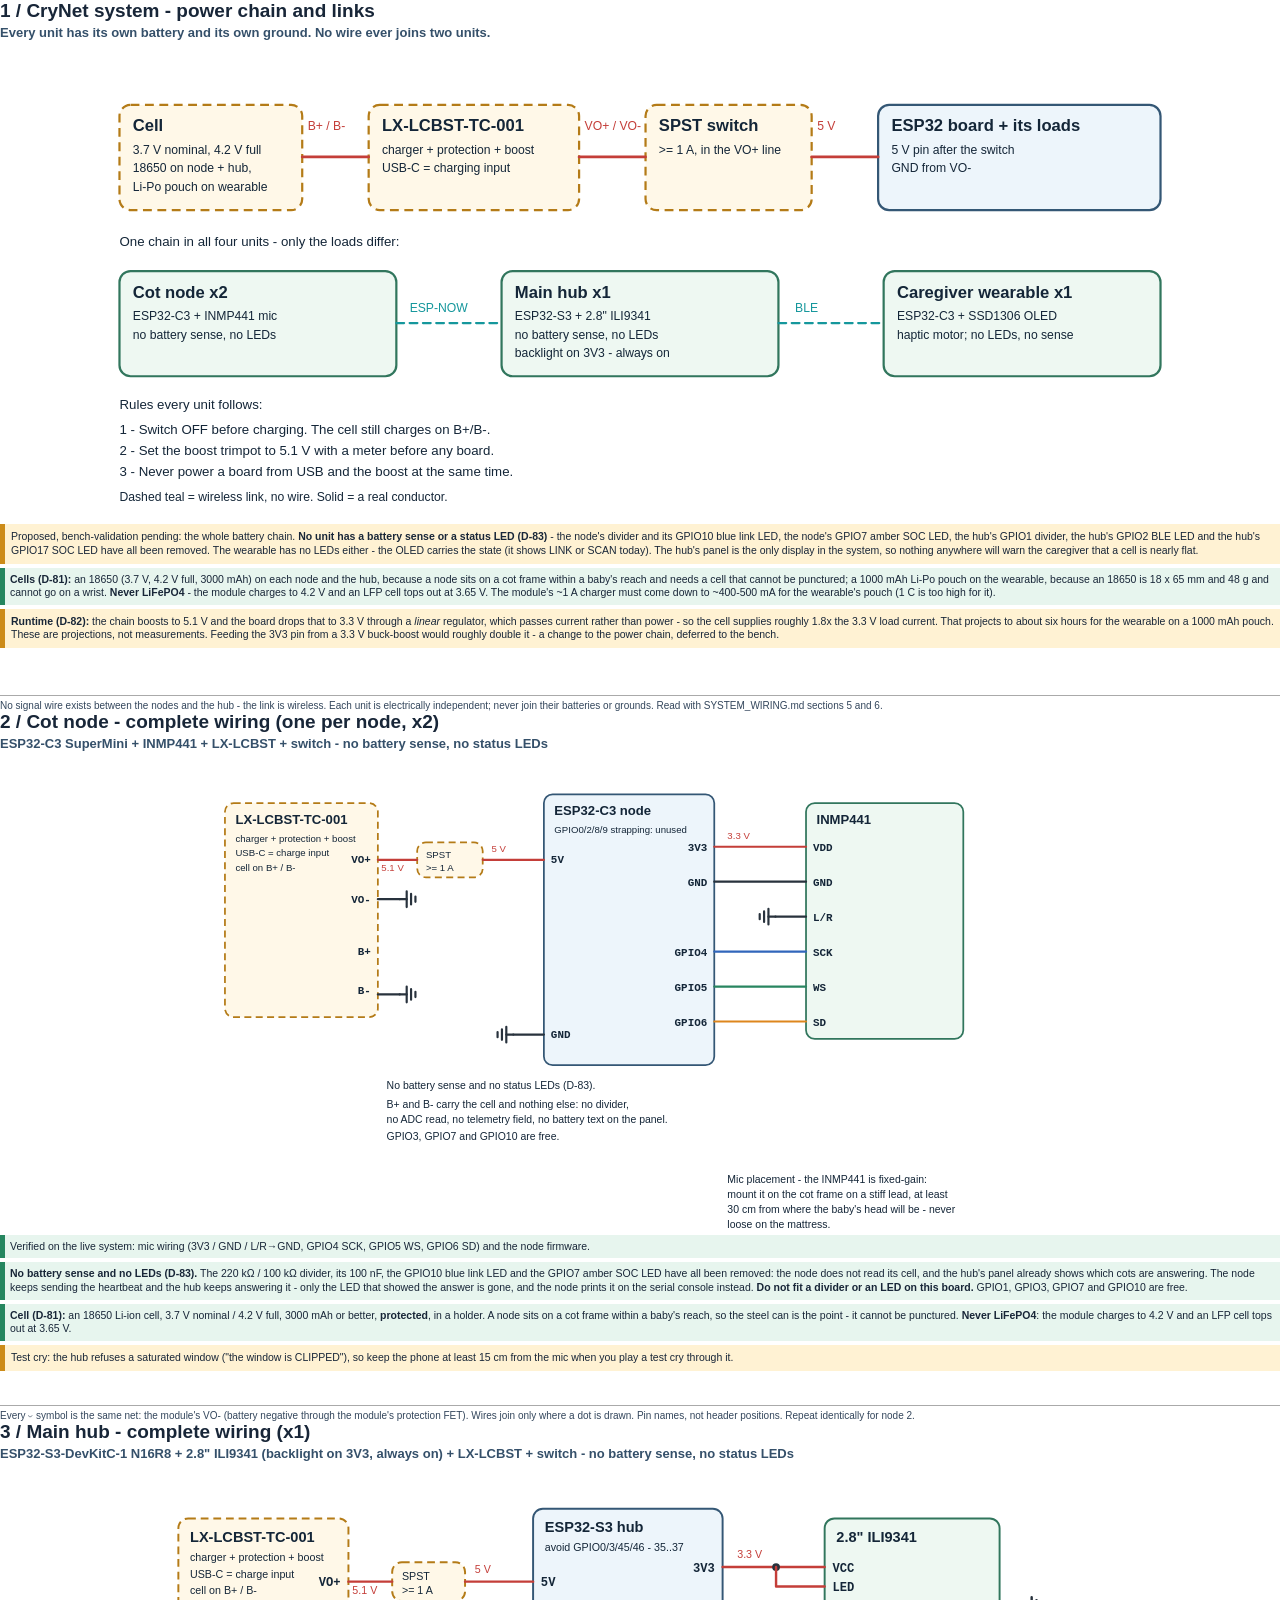
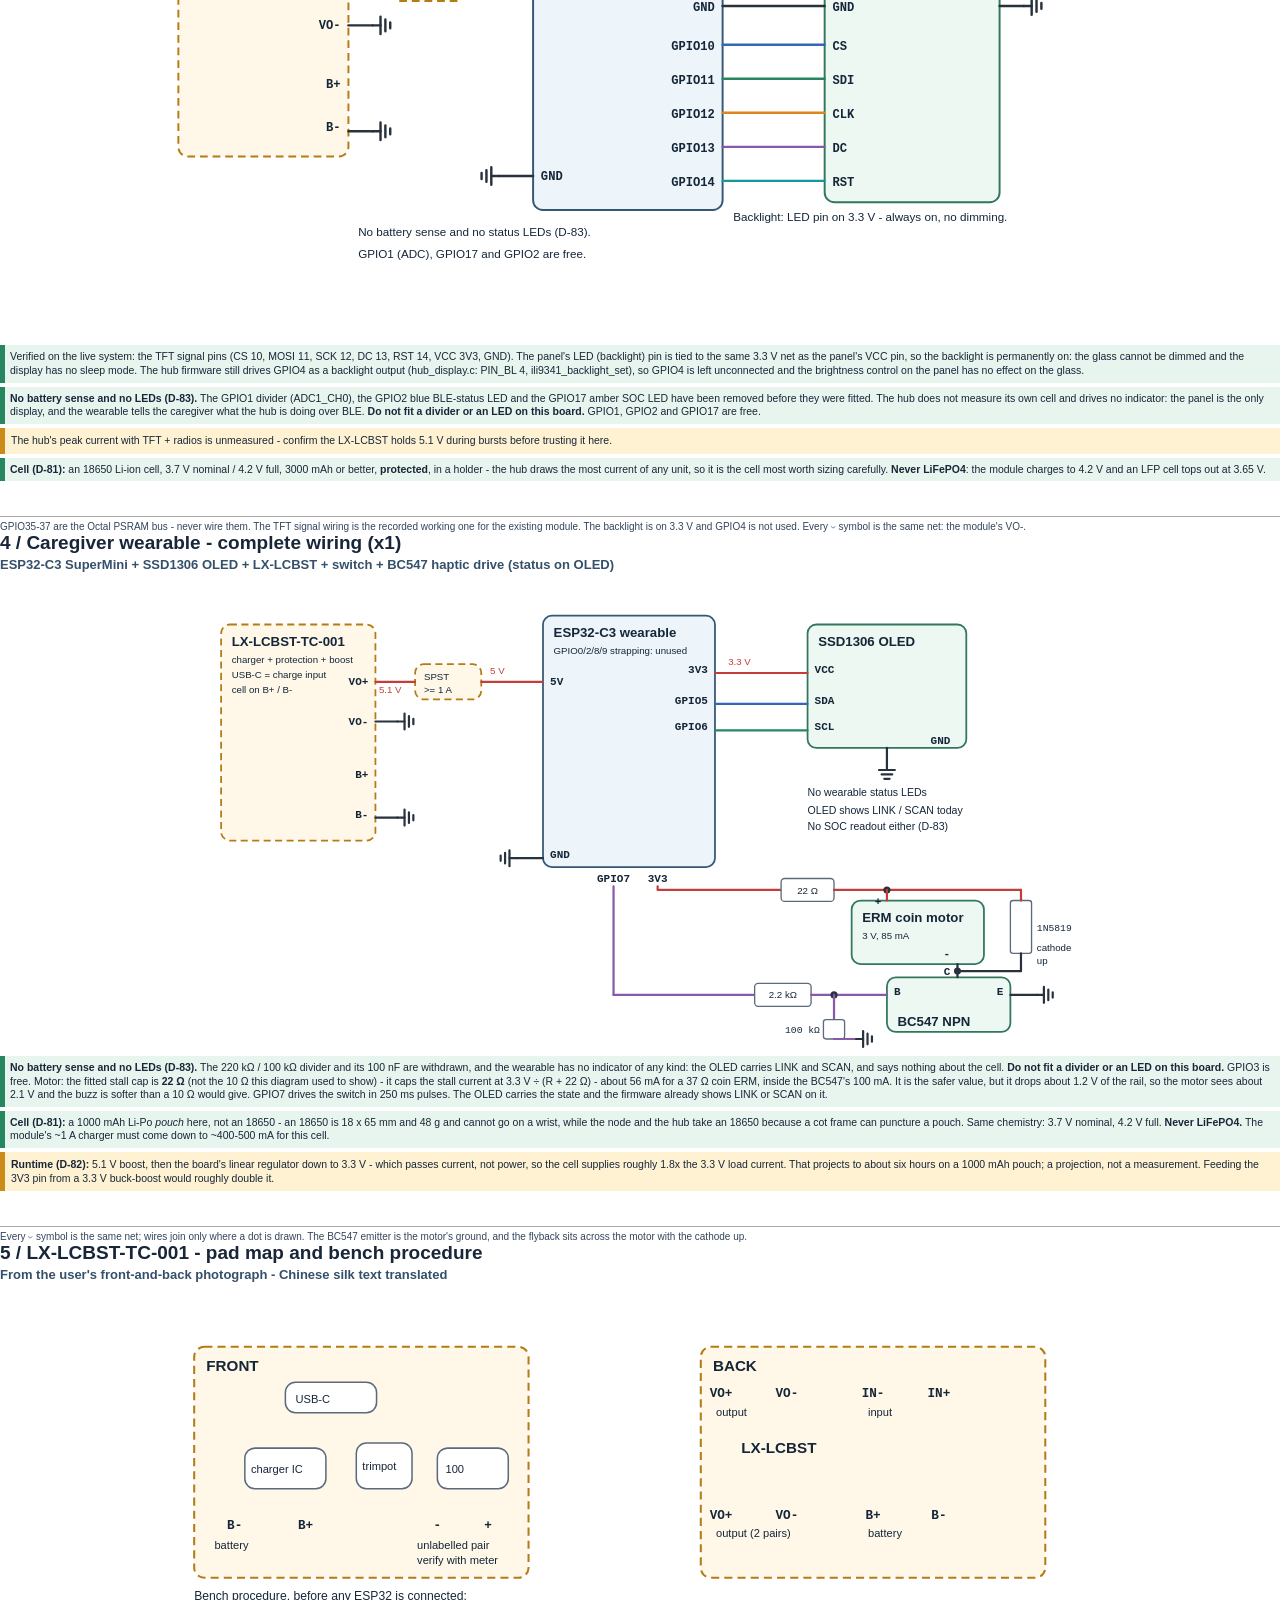
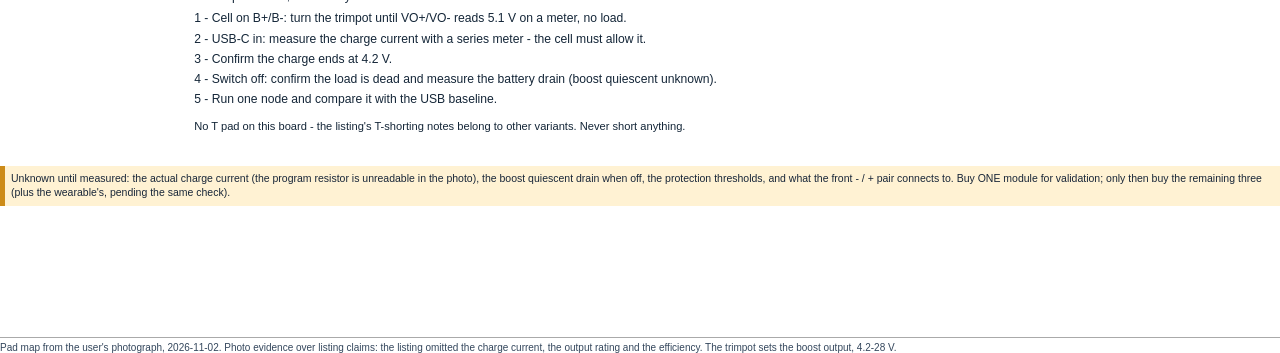
==== commit 0a827117: "docs(hardware): the stall cap is 22 Ω, and the 5 V chain has three rules The fitted stall cap in the" ====
--- a/SYSTEM_WIRING_DIAGRAMS.html
+++ b/SYSTEM_WIRING_DIAGRAMS.html
@@ -261,7 +261,7 @@
 <text x="690.0" y="288.0" class="note" text-anchor="start">No SOC readout either (D-83)</text>
 <polyline points="520.0,352.0 520.0,356.0 660.0,356.0" class="wire red" stroke-width="2.5"/>
 <rect x="660.0" y="343.0" width="60.0" height="26.0" rx="4" class="part"/>
-<text x="690.0" y="360.1" class="small" text-anchor="middle">10 Ω</text>
+<text x="690.0" y="360.1" class="small" text-anchor="middle">22 Ω</text>
 <polyline points="720.0,356.0 932.0,356.0" class="wire red" stroke-width="2.5"/>
 <circle cx="780.0" cy="356.0" r="4" class="dot"/>
 <rect x="740.0" y="368.0" width="150.0" height="72.0" rx="10" class="mod"/>
@@ -300,7 +300,7 @@
 <polyline points="920.0,475.0 950.0,475.0" class="wire black" stroke-width="2.5"/>
 <path d="M950.0 475.0 h8" class="wire black" stroke-width="2.5"/>
 <path d="M958.0 466.0 v18 M963.0 469.0 v12 M968.0 472.0 v6" class="wire black" stroke-width="2.5"/>
-</svg><div class="ok"><b>No battery sense and no LEDs (D-83).</b> The 220 k&#937; / 100 k&#937; divider and its 100 nF are withdrawn, and the wearable has no indicator of any kind: the OLED carries LINK and SCAN, and says nothing about the cell. <b>Do not fit a divider or an LED on this board.</b> GPIO3 is free. Motor: the 10 &#937; caps the stall current at 3.3 V &#247; (R + 10 &#937;) - about 69 mA for a 37 &#937; coin ERM, inside the BC547's 100 mA; a lower-impedance motor needs 22 &#937; or a 2N2222A. GPIO7 drives the switch in 250 ms pulses. The OLED carries the state and the firmware already shows LINK or SCAN on it.</div><div class="ok"><b>Cell (D-81):</b> a 1000 mAh Li-Po <i>pouch</i> here, not an 18650 - an 18650 is 18 x 65 mm and 48 g and cannot go on a wrist, while the node and the hub take an 18650 because a cot frame can puncture a pouch. Same chemistry: 3.7 V nominal, 4.2 V full. <b>Never LiFePO4.</b> The module&#39;s ~1 A charger must come down to ~400-500 mA for this cell.</div><div class="warning"><b>Runtime (D-82):</b> 5.1 V boost, then the board&#39;s linear regulator down to 3.3 V - which passes current, not power, so the cell supplies roughly 1.8x the 3.3 V load current. That projects to about six hours on a 1000 mAh pouch; a projection, not a measurement. Feeding the 3V3 pin from a 3.3 V buck-boost would roughly double it.</div><div class="foot">Every &#9169; symbol is the same net; wires join only where a dot is drawn. The BC547 emitter is the motor's ground, and the flyback sits across the motor with the cathode up.</div></section>
+</svg><div class="ok"><b>No battery sense and no LEDs (D-83).</b> The 220 k&#937; / 100 k&#937; divider and its 100 nF are withdrawn, and the wearable has no indicator of any kind: the OLED carries LINK and SCAN, and says nothing about the cell. <b>Do not fit a divider or an LED on this board.</b> GPIO3 is free. Motor: the fitted stall cap is <b>22 &#937;</b> (not the 10 &#937; this diagram used to show) - it caps the stall current at 3.3 V &#247; (R + 22 &#937;) - about 56 mA for a 37 &#937; coin ERM, inside the BC547's 100 mA. It is the safer value, but it drops about 1.2 V of the rail, so the motor sees about 2.1 V and the buzz is softer than a 10 &#937; would give. GPIO7 drives the switch in 250 ms pulses. The OLED carries the state and the firmware already shows LINK or SCAN on it.</div><div class="ok"><b>Cell (D-81):</b> a 1000 mAh Li-Po <i>pouch</i> here, not an 18650 - an 18650 is 18 x 65 mm and 48 g and cannot go on a wrist, while the node and the hub take an 18650 because a cot frame can puncture a pouch. Same chemistry: 3.7 V nominal, 4.2 V full. <b>Never LiFePO4.</b> The module&#39;s ~1 A charger must come down to ~400-500 mA for this cell.</div><div class="warning"><b>Runtime (D-82):</b> 5.1 V boost, then the board&#39;s linear regulator down to 3.3 V - which passes current, not power, so the cell supplies roughly 1.8x the 3.3 V load current. That projects to about six hours on a 1000 mAh pouch; a projection, not a measurement. Feeding the 3V3 pin from a 3.3 V buck-boost would roughly double it.</div><div class="foot">Every &#9169; symbol is the same net; wires join only where a dot is drawn. The BC547 emitter is the motor's ground, and the flyback sits across the motor with the cathode up.</div></section>
 <section class="page"><h1>5 / LX-LCBST-TC-001 - pad map and bench procedure</h1><h2>From the user's front-and-back photograph - Chinese silk text translated</h2><svg viewBox="0 0 1000 470" class="diagram">
 <rect x="60.0" y="60.0" width="330.0" height="228.0" rx="10" class="proposed"/>
 <text x="72.0" y="84.0" class="title" text-anchor="start">FRONT</text>
